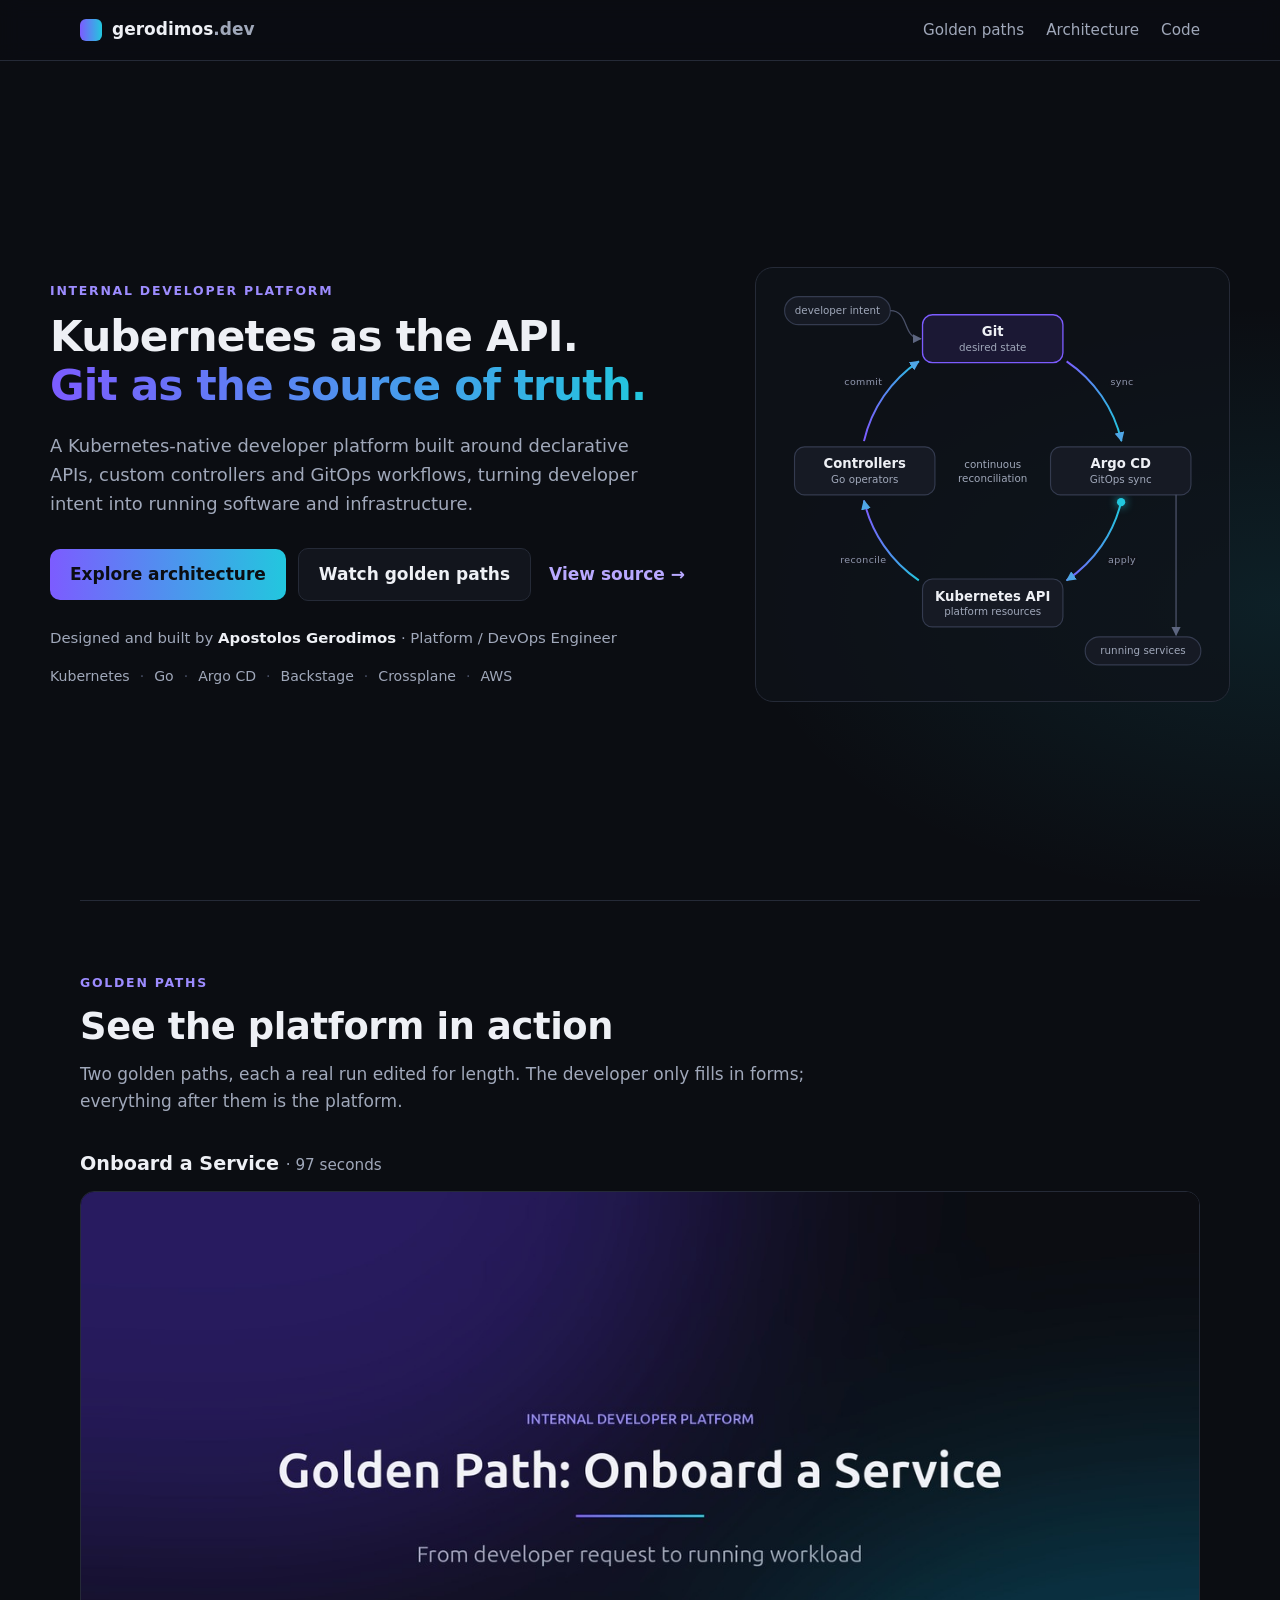
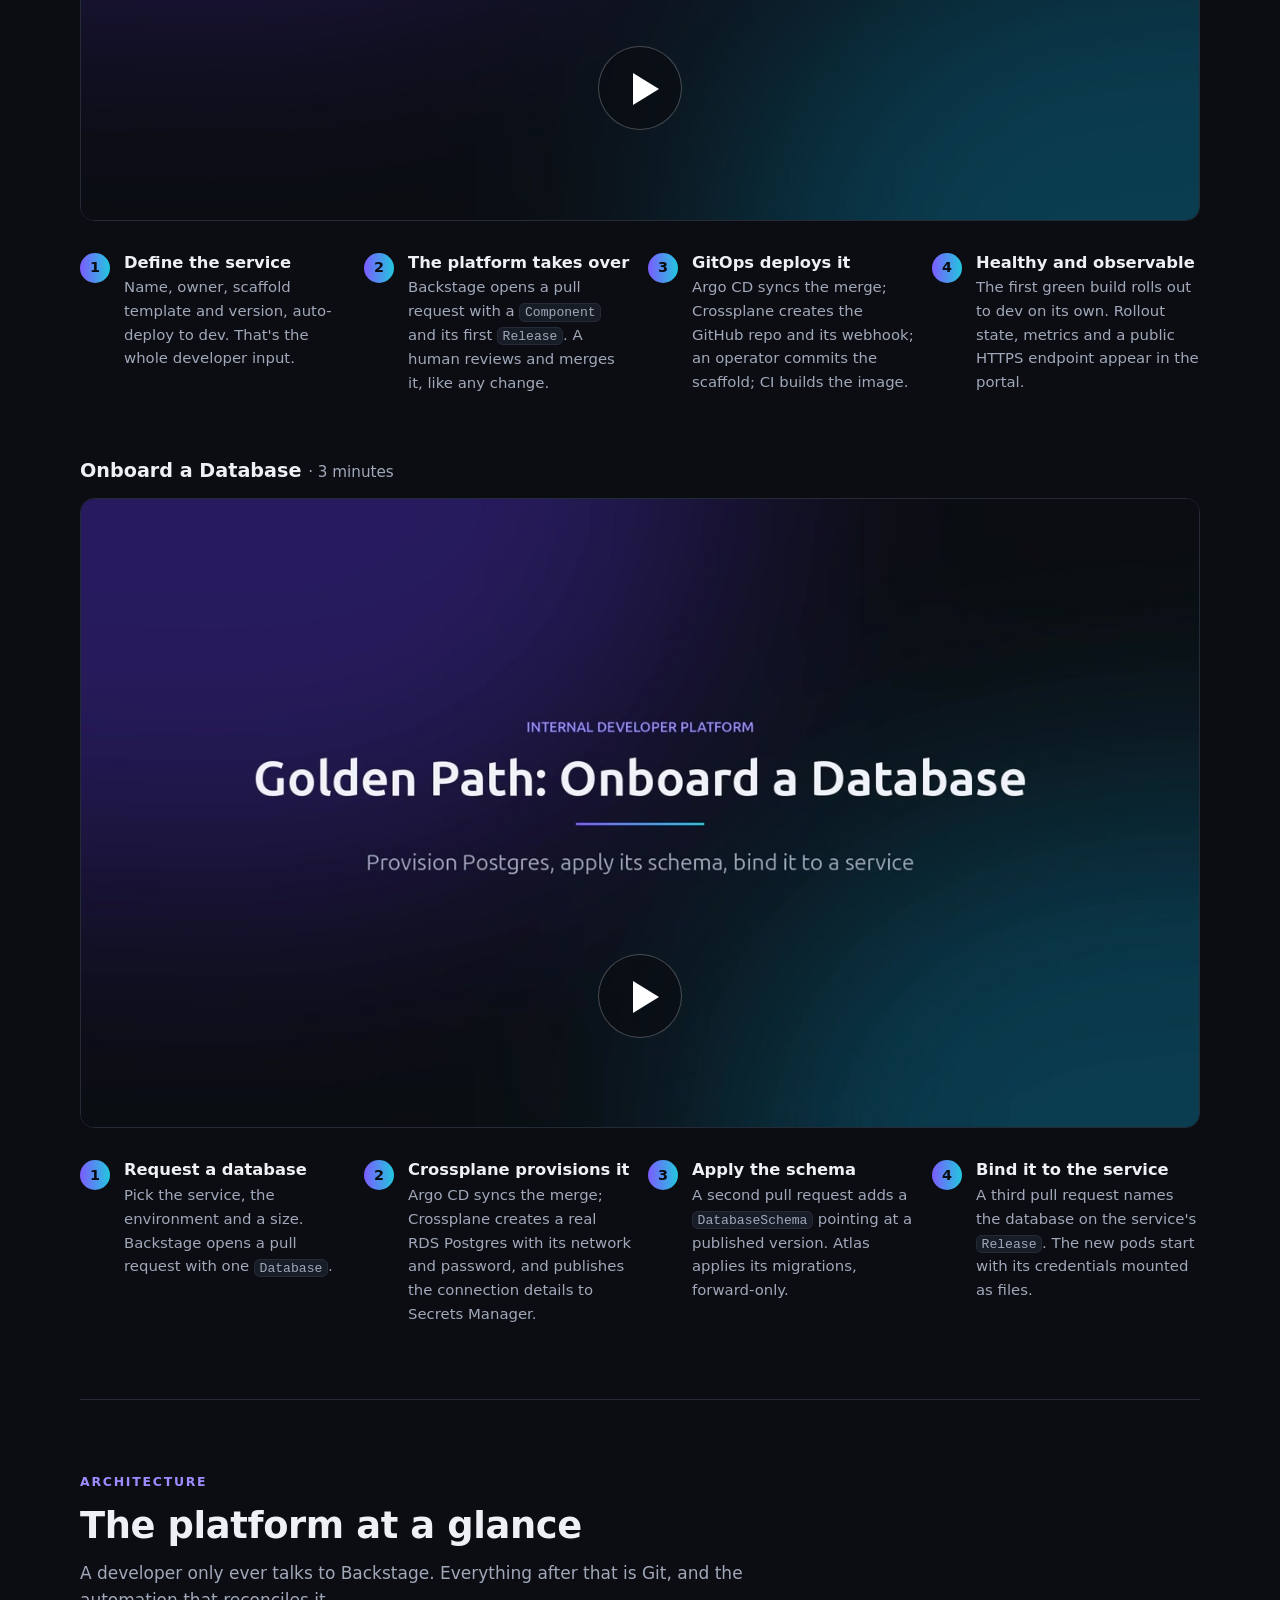
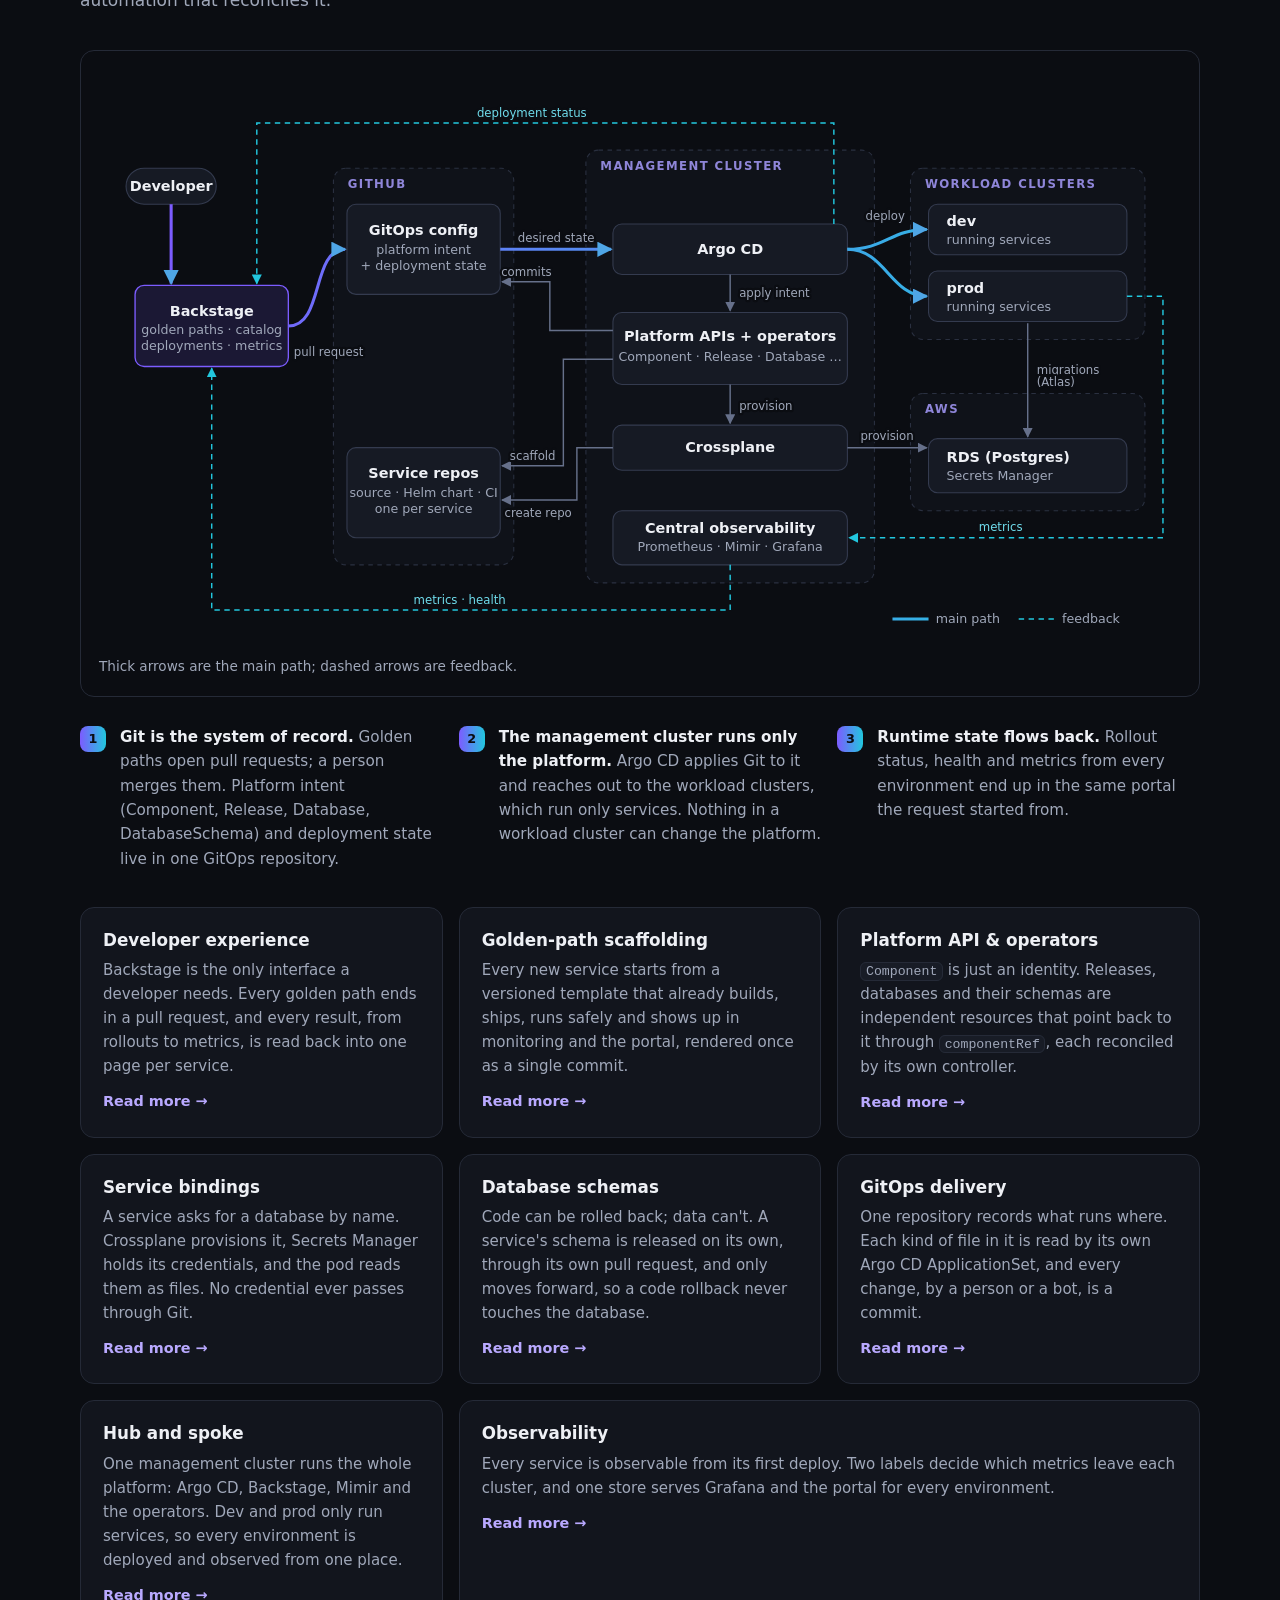
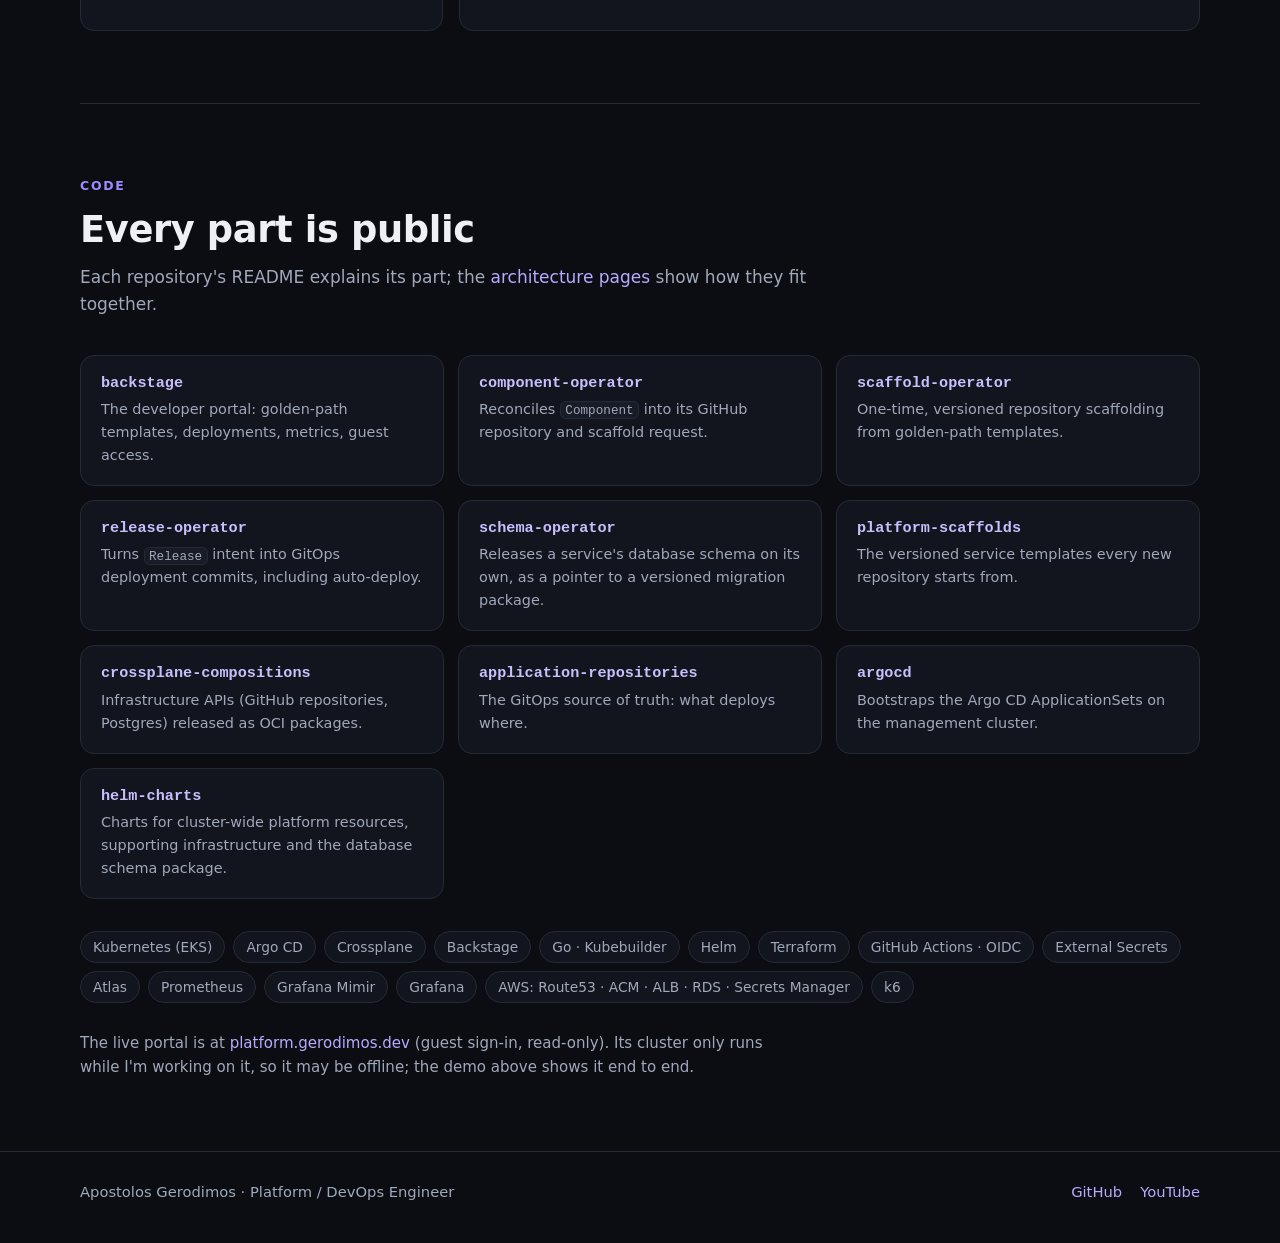
==== index.html @ 8987b053 "Add the Onboard a Database demo video Co-Authored-By: Claude Opus 5.5 <noreply@anthropic.com>" ====
<!doctype html>
<html lang="en">
<head>
  <meta charset="utf-8">
  <meta name="viewport" content="width=device-width, initial-scale=1">
  <title>Apostolos Gerodimos · Platform Engineering</title>
  <meta name="description" content="A Kubernetes-native Internal Developer Platform: declarative APIs, custom controllers and GitOps, turning developer intent into running software and infrastructure.">
  <meta property="og:title" content="Apostolos Gerodimos · Platform Engineering">
  <meta property="og:description" content="Kubernetes as the API. Git as the source of truth. A Kubernetes-native Internal Developer Platform built around custom controllers and GitOps.">
  <meta property="og:image" content="https://gerodimos.dev/assets/onboard-a-service.jpg">
  <meta property="og:url" content="https://gerodimos.dev/">
  <meta name="twitter:card" content="summary_large_image">
  <link rel="icon" href="assets/favicon.svg" type="image/svg+xml">
  <link rel="stylesheet" href="styles.css">
</head>
<body>
  <header class="site-header">
    <div class="wrap header-inner">
      <a class="brand" href="#top" aria-label="Home">
        <span class="brand-mark" aria-hidden="true"></span>
        <span>gerodimos<span class="muted">.dev</span></span>
      </a>
      <nav aria-label="Sections">
        <a href="#demo">Golden paths</a>
        <a href="#architecture">Architecture</a>
        <a href="#code">Code</a>
      </nav>
    </div>
  </header>

  <main id="top">
    <!-- Hero -->
    <section class="hero"><div class="wrap hero-grid">
  <div class="hero-copy">
    <p class="eyebrow">Internal Developer Platform</p>
    <h1>Kubernetes as the API.<br><span class="grad">Git as the source of&nbsp;truth.</span></h1>
    <p class="lede">A Kubernetes-native developer platform built around declarative APIs, custom controllers and
      GitOps workflows, turning developer intent into running software and infrastructure.</p>
    <div class="cta">
      <a class="btn primary" href="#architecture">Explore architecture</a>
      <a class="btn" href="#demo">Watch golden paths</a>
      <a class="link-cta" href="https://github.com/entr0pian">View source →</a>
    </div>
    <p class="byline">Designed and built by <strong>Apostolos Gerodimos</strong> · Platform / DevOps Engineer</p>
    <ul class="tech-row" aria-label="Built with"><li>Kubernetes</li><li>Go</li><li>Argo CD</li><li>Backstage</li><li>Crossplane</li><li>AWS</li></ul>
  </div>
  <figure class="visual hero-visual"><svg viewBox="0 0 520 470" role="img" aria-labelledby="a-t"><title id="a-t">The reconciliation loop: developer intent enters Git; Argo CD syncs it into the Kubernetes platform API; controllers reconcile it and commit desired state back to Git; Argo CD delivers the running services.</title><defs><linearGradient id="v-grad" x1="0" y1="0" x2="1" y2="0"><stop offset="0" stop-color="#7c5cff"/><stop offset="1" stop-color="#22c7de"/></linearGradient><marker id="v-arrow" viewBox="0 0 10 10" refX="9" refY="5" markerWidth="7" markerHeight="7" orient="auto-start-reverse"><path d="M0,0 L10,5 L0,10 z" fill="#5d6680"/></marker><marker id="v-arrow-hi" viewBox="0 0 10 10" refX="9" refY="5" markerWidth="5" markerHeight="5" orient="auto-start-reverse"><path d="M0,0 L10,5 L0,10 z" fill="#4fa6e6"/></marker></defs><path class="v-edge-hi" d="M349.5,86.4 A160,160 0 0 1 415.9,183.0" marker-end="url(#v-arrow-hi)"/><text class="v-label" x="416.6" y="115.4" text-anchor="middle">sync</text><path class="v-edge-hi" d="M415.9,255.0 A160,160 0 0 1 349.5,351.6" marker-end="url(#v-arrow-hi)"/><text class="v-label" x="416.6" y="330.6" text-anchor="middle">apply</text><path class="v-edge-hi" d="M170.5,351.6 A160,160 0 0 1 104.1,255.0" marker-end="url(#v-arrow-hi)"/><text class="v-label" x="103.4" y="330.6" text-anchor="middle">reconcile</text><path class="v-edge-hi" d="M104.1,183.0 A160,160 0 0 1 170.5,86.4" marker-end="url(#v-arrow-hi)"/><text class="v-label" x="103.4" y="115.4" text-anchor="middle">commit</text><circle r="5" class="v-pulse"><animateMotion dur="7s" repeatCount="indefinite" path="M260,59 A160,160 0 0 1 420,219 A160,160 0 0 1 260,379 A160,160 0 0 1 100,219 A160,160 0 0 1 260,59"/></circle><rect class="v-node-hi" x="175" y="30" width="170" height="58" rx="12"/><text class="v-t" x="260.0" y="56.0" text-anchor="middle">Git</text><text class="v-s" x="260.0" y="74.0" text-anchor="middle">desired state</text><rect class="v-node" x="330" y="190" width="170" height="58" rx="12"/><text class="v-t" x="415.0" y="216.0" text-anchor="middle">Argo CD</text><text class="v-s" x="415.0" y="234.0" text-anchor="middle">GitOps sync</text><rect class="v-node" x="175" y="350" width="170" height="58" rx="12"/><text class="v-t" x="260.0" y="376.0" text-anchor="middle">Kubernetes API</text><text class="v-s" x="260.0" y="394.0" text-anchor="middle">platform resources</text><rect class="v-node" x="20" y="190" width="170" height="58" rx="12"/><text class="v-t" x="105.0" y="216.0" text-anchor="middle">Controllers</text><text class="v-s" x="105.0" y="234.0" text-anchor="middle">Go operators</text><text class="v-s" x="260" y="215" text-anchor="middle">continuous</text><text class="v-s" x="260" y="233" text-anchor="middle">reconciliation</text><rect class="v-node" x="8" y="8" width="128" height="34" rx="17"/><text class="v-s" x="72" y="29" text-anchor="middle">developer intent</text><path class="v-edge" d="M136,25 C160,25 150,59 173,59" marker-end="url(#v-arrow)"/><path class="v-edge" d="M482,248 V418" marker-end="url(#v-arrow)"/><rect class="v-node" x="372" y="420" width="140" height="34" rx="17"/><text class="v-s" x="442" y="441" text-anchor="middle">running services</text></svg></figure>
</div></section>

    <!-- Demo -->
    <section id="demo" class="section wrap">
      <div class="section-head">
        <p class="eyebrow">Golden paths</p>
        <h2>See the platform in action</h2>
        <p>Two golden paths, each a real run edited for length. The developer only fills in forms; everything after them is the platform.</p>
      </div>

      <h3 class="path-title" id="demo-service">Onboard a Service <span class="muted">· 97 seconds</span></h3>
      <div class="video" data-video-id="oI3ZWVAUfhw">
        <a class="video-facade" href="https://youtu.be/oI3ZWVAUfhw" aria-label="Play the Onboard a Service demo">
          <img src="assets/onboard-a-service.jpg" alt="Golden Path: Onboard a Service — from developer request to running workload" width="1280" height="720" loading="lazy">
          <span class="play" aria-hidden="true"></span>
        </a>
      </div>

      <ol class="steps">
        <li><span class="n">1</span><div><h4>Define the service</h4><p>Name, owner, scaffold template and version, auto-deploy to dev. That's the whole developer input.</p></div></li>
        <li><span class="n">2</span><div><h4>The platform takes over</h4><p>Backstage opens a pull request with a <code>Component</code> and its first <code>Release</code>. A human reviews and merges it, like any change.</p></div></li>
        <li><span class="n">3</span><div><h4>GitOps deploys it</h4><p>Argo CD syncs the merge; Crossplane creates the GitHub repo and its webhook; an operator commits the scaffold; CI builds the image.</p></div></li>
        <li><span class="n">4</span><div><h4>Healthy and observable</h4><p>The first green build rolls out to dev on its own. Rollout state, metrics and a public HTTPS endpoint appear in the portal.</p></div></li>
      </ol>

      <h3 class="path-title" id="demo-database">Onboard a Database <span class="muted">· 3 minutes</span></h3>
      <div class="video" data-video-id="qae-XF0U0n8">
        <a class="video-facade" href="https://youtu.be/qae-XF0U0n8" aria-label="Play the Onboard a Database demo">
          <img src="assets/onboard-a-database.jpg" alt="Golden Path: Onboard a Database — provision Postgres, apply its schema, bind it to a service" width="1280" height="720" loading="lazy">
          <span class="play" aria-hidden="true"></span>
        </a>
      </div>

      <ol class="steps">
        <li><span class="n">1</span><div><h4>Request a database</h4><p>Pick the service, the environment and a size. Backstage opens a pull request with one <code>Database</code>.</p></div></li>
        <li><span class="n">2</span><div><h4>Crossplane provisions it</h4><p>Argo CD syncs the merge; Crossplane creates a real RDS Postgres with its network and password, and publishes the connection details to Secrets Manager.</p></div></li>
        <li><span class="n">3</span><div><h4>Apply the schema</h4><p>A second pull request adds a <code>DatabaseSchema</code> pointing at a published version. Atlas applies its migrations, forward-only.</p></div></li>
        <li><span class="n">4</span><div><h4>Bind it to the service</h4><p>A third pull request names the database on the service's <code>Release</code>. The new pods start with its credentials mounted as files.</p></div></li>
      </ol>
    </section>

    <!-- Architecture -->
    <section id="architecture" class="section wrap">
      <div class="section-head">
        <p class="eyebrow">Architecture</p>
        <h2>The platform at a glance</h2>
        <p>A developer only ever talks to Backstage. Everything after that is Git, and the automation that reconciles it.</p>
      </div>

      <figure class="diagram">
        <div class="diagram-scroll">
          <img src="assets/architecture.svg?v=2026-10-08" width="1200" height="640" loading="lazy"
               alt="Architecture: Developer to Backstage, which opens a pull request on the GitOps config in GitHub. Argo CD on the management cluster applies it: platform intent to the platform APIs and operators, applications to the dev and prod workload clusters. Operators commit deployment state back to Git and scaffold service repositories; Crossplane creates the repositories and provisions RDS and Secrets Manager on AWS. Metrics and deployment status flow back to Backstage.">
        </div>
        <figcaption><span class="scroll-hint">Scroll sideways to see all of it. </span>Thick arrows are the main path; dashed arrows are feedback.</figcaption>
      </figure>

      <ol class="read">
        <li><strong>Git is the system of record.</strong> Golden paths open pull requests; a person merges them. Platform intent (Component, Release, Database, DatabaseSchema) and deployment state live in one GitOps repository.</li>
        <li><strong>The management cluster runs only the platform.</strong> Argo CD applies Git to it and reaches out to the workload clusters, which run only services. Nothing in a workload cluster can change the platform.</li>
        <li><strong>Runtime state flows back.</strong> Rollout status, health and metrics from every environment end up in the same portal the request started from.</li>
      </ol>

      <div class="areas">
        <a class="card" href="architecture/developer-experience/">
          <h3>Developer experience</h3>
          <p>Backstage is the only interface a developer needs. Every golden path ends in a pull request, and every result, from rollouts to metrics, is read back into one page per service.</p>
          <span class="read-more">Read more →</span>
        </a>
        <a class="card" href="architecture/scaffolding/">
          <h3>Golden-path scaffolding</h3>
          <p>Every new service starts from a versioned template that already builds, ships, runs safely and shows up in monitoring and the portal, rendered once as a single commit.</p>
          <span class="read-more">Read more →</span>
        </a>
        <a class="card" href="architecture/platform-api/">
          <h3>Platform API &amp; operators</h3>
          <p><code>Component</code> is just an identity. Releases, databases and their schemas are independent resources that point back to it through <code>componentRef</code>, each reconciled by its own controller.</p>
          <span class="read-more">Read more →</span>
        </a>
        <a class="card" href="architecture/service-bindings/">
          <h3>Service bindings</h3>
          <p>A service asks for a database by name. Crossplane provisions it, Secrets Manager holds its credentials, and the pod reads them as files. No credential ever passes through Git.</p>
          <span class="read-more">Read more →</span>
        </a>
        <a class="card" href="architecture/database-schemas/">
          <h3>Database schemas</h3>
          <p>Code can be rolled back; data can't. A service's schema is released on its own, through its own pull request, and only moves forward, so a code rollback never touches the database.</p>
          <span class="read-more">Read more →</span>
        </a>
        <a class="card" href="architecture/gitops-delivery/">
          <h3>GitOps delivery</h3>
          <p>One repository records what runs where. Each kind of file in it is read by its own Argo CD ApplicationSet, and every change, by a person or a bot, is a commit.</p>
          <span class="read-more">Read more →</span>
        </a>
        <a class="card" href="architecture/hub-and-spoke/">
          <h3>Hub and spoke</h3>
          <p>One management cluster runs the whole platform: Argo CD, Backstage, Mimir and the operators. Dev and prod only run services, so every environment is deployed and observed from one place.</p>
          <span class="read-more">Read more →</span>
        </a>
        <a class="card" href="architecture/observability/">
          <h3>Observability</h3>
          <p>Every service is observable from its first deploy. Two labels decide which metrics leave each cluster, and one store serves Grafana and the portal for every environment.</p>
          <span class="read-more">Read more →</span>
        </a>
      </div>
    </section>


    <!-- Code -->
    <section id="code" class="section wrap">
      <div class="section-head">
        <p class="eyebrow">Code</p>
        <h2>Every part is public</h2>
        <p>Each repository's README explains its part; the <a href="#architecture">architecture pages</a> show how they fit together.</p>
      </div>
      <div class="repos">
        <a class="repo" href="https://github.com/entr0pian/backstage"><h3>backstage</h3><p>The developer portal: golden-path templates, deployments, metrics, guest access.</p></a>
        <a class="repo" href="https://github.com/entr0pian/component-operator"><h3>component-operator</h3><p>Reconciles <code>Component</code> into its GitHub repository and scaffold request.</p></a>
        <a class="repo" href="https://github.com/entr0pian/scaffold-operator"><h3>scaffold-operator</h3><p>One-time, versioned repository scaffolding from golden-path templates.</p></a>
        <a class="repo" href="https://github.com/entr0pian/release-operator"><h3>release-operator</h3><p>Turns <code>Release</code> intent into GitOps deployment commits, including auto-deploy.</p></a>
        <a class="repo" href="https://github.com/entr0pian/schema-operator"><h3>schema-operator</h3><p>Releases a service's database schema on its own, as a pointer to a versioned migration package.</p></a>
        <a class="repo" href="https://github.com/entr0pian/platform-scaffolds"><h3>platform-scaffolds</h3><p>The versioned service templates every new repository starts from.</p></a>
        <a class="repo" href="https://github.com/entr0pian/crossplane-compositions"><h3>crossplane-compositions</h3><p>Infrastructure APIs (GitHub repositories, Postgres) released as OCI packages.</p></a>
        <a class="repo" href="https://github.com/entr0pian/application-repositories"><h3>application-repositories</h3><p>The GitOps source of truth: what deploys where.</p></a>
        <a class="repo" href="https://github.com/entr0pian/argocd"><h3>argocd</h3><p>Bootstraps the Argo CD ApplicationSets on the management cluster.</p></a>
        <a class="repo" href="https://github.com/entr0pian/helm-charts"><h3>helm-charts</h3><p>Charts for cluster-wide platform resources, supporting infrastructure and the database schema package.</p></a>
      </div>
      <ul class="stack" aria-label="Technology">
        <li>Kubernetes (EKS)</li><li>Argo CD</li><li>Crossplane</li><li>Backstage</li><li>Go · Kubebuilder</li>
        <li>Helm</li><li>Terraform</li><li>GitHub Actions · OIDC</li><li>External Secrets</li><li>Atlas</li><li>Prometheus</li>
        <li>Grafana Mimir</li><li>Grafana</li><li>AWS: Route53 · ACM · ALB · RDS · Secrets Manager</li><li>k6</li>
      </ul>
      <p class="note">
        The live portal is at <a href="https://platform.gerodimos.dev">platform.gerodimos.dev</a> (guest sign-in, read-only).
        Its cluster only runs while I'm working on it, so it may be offline; the demo above shows it end to end.
      </p>
    </section>
  </main>

  <footer class="site-footer">
    <div class="wrap footer-inner">
      <p>Apostolos Gerodimos · Platform / DevOps Engineer</p>
      <nav aria-label="Elsewhere">
        <a href="https://github.com/entr0pian">GitHub</a>
        <a href="https://www.youtube.com/@tolisgerodimos7368">YouTube</a>
        <!-- TODO: LinkedIn, e-mail and CV links once decided -->
      </nav>
    </div>
  </footer>

  <script src="main.js" defer></script>
</body>
</html>
---- styles.css ----
:root {
  --bg: #0b0d12;
  --surface: #12151d;
  --surface-2: #181c26;
  --border: #252a37;
  --text: #eef0f5;
  --muted: #a0a8ba;
  --accent-a: #7c5cff;
  --accent-b: #22c7de;
  --grad: linear-gradient(90deg, var(--accent-a), var(--accent-b));
  --radius: 14px;
  --font: "Ubuntu Sans", "Inter", system-ui, -apple-system, "Segoe UI", Roboto, sans-serif;
  --mono: ui-monospace, "SFMono-Regular", Menlo, Consolas, monospace;
  color-scheme: dark;
}

* { box-sizing: border-box; }
html { scroll-behavior: smooth; }
body {
  margin: 0;
  background:
    radial-gradient(1200px 600px at 10% -10%, rgba(124, 92, 255, 0.18), transparent 60%),
    radial-gradient(900px 500px at 100% 10%, rgba(34, 199, 222, 0.10), transparent 60%),
    var(--bg);
  color: var(--text);
  font-family: var(--font);
  font-size: 17px;
  line-height: 1.6;
  -webkit-font-smoothing: antialiased;
}
a { color: #b9a9ff; text-decoration: none; }
a:hover { text-decoration: underline; }
code {
  font-family: var(--mono);
  font-size: 0.88em;
  background: var(--surface-2);
  border: 1px solid var(--border);
  border-radius: 6px;
  padding: 0.05em 0.35em;
}
h1, h2, h3, h4 { line-height: 1.2; margin: 0; }
p { margin: 0; }

.wrap { width: min(1120px, 100% - 32px); margin-inline: auto; }
.muted { color: var(--muted); }
.grad { background: var(--grad); -webkit-background-clip: text; background-clip: text; color: transparent; }
.eyebrow {
  font-size: 0.78rem; font-weight: 600; letter-spacing: 0.14em; text-transform: uppercase;
  color: #9d8cff; margin-bottom: 12px;
}

/* Header */
.site-header {
  position: sticky; top: 0; z-index: 10;
  background: rgba(11, 13, 18, 0.78);
  backdrop-filter: blur(10px);
  border-bottom: 1px solid var(--border);
}
.header-inner { display: flex; align-items: center; justify-content: space-between; height: 60px; gap: 16px; }
.brand { display: flex; align-items: center; gap: 10px; color: var(--text); font-weight: 700; }
.brand:hover { text-decoration: none; }
.brand-mark { width: 22px; height: 22px; border-radius: 6px; background: var(--grad); }
.site-header nav { display: flex; gap: 22px; }
.site-header nav a { color: var(--muted); font-size: 0.95rem; }
.site-header nav a:hover { color: var(--text); text-decoration: none; }

/* Hero */
.hero { min-height: calc(100vh - 61px); display: flex; align-items: center; padding: 56px 0 48px; }
.hero > .wrap { width: min(1180px, 100% - 32px); }
.hero-grid { display: grid; grid-template-columns: 1.16fr 0.84fr; gap: 48px; align-items: center; }
.hero-copy h1 { font-size: clamp(2rem, 3.3vw, 2.75rem); font-weight: 750; letter-spacing: -0.02em; line-height: 1.15; }
.hero-copy .lede { margin-top: 22px; max-width: 54ch; }
.hero-copy .cta { margin-top: 30px; align-items: center; }
.link-cta { color: #b9a9ff; font-weight: 600; padding: 12px 6px; }
.byline { margin-top: 26px; color: var(--muted); font-size: 0.93rem; }
.byline strong { color: var(--text); font-weight: 600; }
.tech-row { list-style: none; padding: 0; margin: 14px 0 0; display: flex; flex-wrap: wrap; gap: 6px 0; color: var(--muted); font-size: 0.88rem; }
.tech-row li { white-space: nowrap; }
.tech-row li:not(:last-child)::after { content: "·"; margin: 0 10px; color: #4a5168; }
.site-header nav a { white-space: nowrap; }
.visual { background: rgba(15, 18, 25, 0.72); border: 1px solid var(--border); border-radius: 18px; padding: 22px; }
.visual svg { display: block; width: 100%; height: auto; }
.v-node { fill: #161a24; stroke: #343b4f; stroke-width: 1.4; }
.v-node-hi { fill: #1b1834; stroke: #7c5cff; stroke-width: 1.6; }
.v-t { fill: #eef0f5; font: 600 16px var(--font); }
.v-s { fill: #a0a8ba; font: 400 12.5px var(--font); }
.v-edge { fill: none; stroke: #4a5168; stroke-width: 1.6; }
.v-edge-hi { fill: none; stroke: url(#v-grad); stroke-width: 2.4; }
.v-label { fill: #8f97ad; font: 500 11.5px var(--font); letter-spacing: 0.04em; paint-order: stroke; stroke: #0f1219; stroke-width: 5px; stroke-linejoin: round; }
.v-pulse { fill: #22c7de; filter: drop-shadow(0 0 6px rgba(34, 199, 222, 0.9)); }
.lede { color: var(--muted); font-size: 1.12rem; }
.cta { display: flex; flex-wrap: wrap; gap: 12px; }
.btn {
  display: inline-block; padding: 12px 20px; border-radius: 10px;
  border: 1px solid var(--border); background: var(--surface); color: var(--text); font-weight: 600;
}
.btn:hover { text-decoration: none; border-color: #3a4152; }
.btn.primary { background: var(--grad); border: 0; color: #0b0d12; }
.hero-visual { margin: 0; }
@media (max-width: 980px) {
  .hero { min-height: 0; }
  .hero-grid { grid-template-columns: 1fr; gap: 40px; }
  .hero-visual { max-width: 560px; width: 100%; margin-inline: auto; }
}
@media (max-width: 760px) { .hero { padding: 40px 0; } }

/* Sections */
.section { padding: 72px 0; border-top: 1px solid var(--border); }
.section-head { max-width: 68ch; margin-bottom: 36px; }
.section-head h2 { font-size: clamp(1.6rem, 3vw, 2.3rem); letter-spacing: -0.01em; }
.section-head p:not(.eyebrow) { color: var(--muted); margin-top: 12px; }

/* Video */
.path-title { font-size: 1.2rem; margin: 64px 0 16px; scroll-margin-top: 88px; }
.path-title:first-of-type { margin-top: 0; }
.path-title .muted { font-weight: 500; font-size: 0.95rem; }
.video { position: relative; aspect-ratio: 16 / 9; border-radius: var(--radius); overflow: hidden; border: 1px solid var(--border); background: #000; }
.video iframe, .video-facade, .video-facade img { position: absolute; inset: 0; width: 100%; height: 100%; border: 0; }
.video-facade img { object-fit: cover; }
.play {
  position: absolute; left: 50%; top: 79%; width: 84px; height: 84px; translate: -50% -50%;
  border-radius: 50%; background: rgba(11, 13, 18, 0.72); border: 1px solid rgba(255, 255, 255, 0.25);
  transition: transform 0.15s ease;
}
.play::after {
  content: ""; position: absolute; left: 34px; top: 26px;
  border-style: solid; border-width: 16px 0 16px 26px; border-color: transparent transparent transparent #fff;
}
.video-facade:hover .play { transform: scale(1.06); }

.steps { list-style: none; padding: 0; margin: 32px 0 0; display: grid; grid-template-columns: repeat(4, 1fr); gap: 16px; }
.steps li { display: flex; gap: 14px; }
.steps .n {
  flex: none; width: 30px; height: 30px; border-radius: 50%; display: grid; place-items: center;
  background: var(--grad); color: #0b0d12; font-weight: 700; font-size: 0.9rem;
}
.steps h4 { font-size: 1.02rem; margin-bottom: 4px; }
.steps p { color: var(--muted); font-size: 0.93rem; }

/* Decisions */
.grid { display: grid; grid-template-columns: repeat(3, 1fr); gap: 16px; }
.card { background: var(--surface); border: 1px solid var(--border); border-radius: var(--radius); padding: 22px; }
.card h3 { font-size: 1.05rem; margin-bottom: 8px; }
.card p { color: var(--muted); font-size: 0.94rem; }
.stack { list-style: none; padding: 0; margin: 32px 0 0; display: flex; flex-wrap: wrap; gap: 8px; }
.stack li { font-size: 0.86rem; color: var(--muted); background: var(--surface); border: 1px solid var(--border); border-radius: 999px; padding: 4px 12px; }

/* Repos */
.repos { display: grid; grid-template-columns: repeat(3, 1fr); gap: 14px; }
.repo { display: block; background: var(--surface); border: 1px solid var(--border); border-radius: var(--radius); padding: 18px 20px; color: var(--text); }
.repo:hover { text-decoration: none; border-color: #3a4152; background: var(--surface-2); }
.repo h3 { font-family: var(--mono); font-size: 0.95rem; margin-bottom: 6px; color: #c9bfff; }
.repo p { color: var(--muted); font-size: 0.9rem; }
.note { color: var(--muted); font-size: 0.94rem; margin-top: 28px; max-width: 75ch; }

/* Footer */
.site-footer { border-top: 1px solid var(--border); padding: 28px 0 40px; color: var(--muted); font-size: 0.92rem; }
.footer-inner { display: flex; justify-content: space-between; gap: 16px; flex-wrap: wrap; }
.site-footer nav { display: flex; gap: 18px; }

/* Responsive */
@media (max-width: 920px) {
  .steps { grid-template-columns: repeat(2, 1fr); }
  .grid, .repos { grid-template-columns: repeat(2, 1fr); }
}
@media (max-width: 600px) {
  body { font-size: 16px; }
  .site-header nav { gap: 10px; }
  .site-header nav a { font-size: 0.8rem; }
  .brand { font-size: 0.95rem; }
  .steps, .grid, .repos { grid-template-columns: 1fr; }
  .section { padding: 56px 0; }
}
@media (prefers-reduced-motion: reduce) {
  html { scroll-behavior: auto; }
  .play { transition: none; }
}

/* Architecture */
.diagram { margin: 0; background: #0b0d12; border: 1px solid var(--border); border-radius: var(--radius); padding: 18px; }
.diagram-scroll { overflow-x: auto; -webkit-overflow-scrolling: touch; }
.diagram img { display: block; width: 100%; min-width: 760px; height: auto; }
.diagram figcaption { color: var(--muted); font-size: 0.85rem; margin-top: 10px; }
.read { list-style: none; padding: 0; margin: 28px 0 36px; display: grid; grid-template-columns: repeat(3, 1fr); gap: 16px; counter-reset: read; }
.read li { position: relative; padding-left: 40px; color: var(--muted); font-size: 0.95rem; counter-increment: read; }
.read li::before {
  content: counter(read); position: absolute; left: 0; top: 1px; width: 26px; height: 26px; border-radius: 8px;
  display: grid; place-items: center; font-size: 0.8rem; font-weight: 700; background: var(--grad); color: #0b0d12;
}
.read strong { color: var(--text); }
.areas { display: grid; grid-template-columns: repeat(3, 1fr); gap: 16px; }
.card-link { color: var(--text); border-color: #3b3270; background: linear-gradient(135deg, rgba(124, 92, 255, 0.14), rgba(34, 199, 222, 0.06)), var(--surface); }
.card-link:hover { text-decoration: none; border-color: #5a4bb0; }
@media (max-width: 920px) {
  .read, .areas { grid-template-columns: repeat(2, 1fr); }
  .areas > .card:last-child:nth-child(odd) { grid-column: 1 / -1; }
}
@media (max-width: 600px) {
  .read, .areas { grid-template-columns: 1fr; }
  .diagram { padding: 10px; }
}
@media (min-width: 761px) { .diagram figcaption .scroll-hint { display: none; } }

/* Concept pages (architecture/<area>/) */
.concept { padding: 36px 0 72px; }
.crumbs { display: flex; gap: 10px; font-size: 0.9rem; color: var(--muted); }
.concept-head { margin: 28px 0 32px; max-width: 68ch; }
.concept-head h1 { font-size: clamp(2rem, 4vw, 2.8rem); letter-spacing: -0.02em; }
.concept-head .lede { margin-top: 14px; }
.concept-head .watch { margin-top: 14px; font-weight: 600; }
.concept-head .watch a { color: #b9a9ff; }
.facts { list-style: none; padding: 0; margin: 0 0 48px; display: grid; grid-template-columns: repeat(4, 1fr); gap: 14px; }
.facts li { background: var(--surface); border: 1px solid var(--border); border-radius: var(--radius); padding: 16px 18px; }
.facts strong { display: block; font-size: 1.7rem; line-height: 1.1; background: var(--grad); -webkit-background-clip: text; background-clip: text; color: transparent; }
.facts span { color: var(--muted); font-size: 0.88rem; }
.doc-layout { display: grid; grid-template-columns: 190px minmax(0, 1fr); gap: 48px; align-items: start; }
.toc { position: sticky; top: 84px; display: flex; flex-direction: column; gap: 8px; font-size: 0.92rem; }
.toc p { font-size: 0.75rem; font-weight: 600; letter-spacing: 0.12em; text-transform: uppercase; color: var(--muted); }
.toc a { color: var(--muted); border-left: 2px solid var(--border); padding-left: 12px; }
.toc a:hover { color: var(--text); border-color: var(--accent-a); text-decoration: none; }
.doc section { scroll-margin-top: 80px; }
.doc section + section { margin-top: 56px; }
.doc h2 { font-size: 1.55rem; margin-bottom: 18px; }
.flow { list-style: none; padding: 0; margin: 0; counter-reset: flow; display: grid; grid-template-columns: minmax(0, 1fr); gap: 22px; }
.flow li { position: relative; padding-left: 44px; counter-increment: flow; max-width: 74ch; }
.flow li::before {
  content: counter(flow); position: absolute; left: 0; top: 0; width: 28px; height: 28px; border-radius: 8px;
  display: grid; place-items: center; font-size: 0.85rem; font-weight: 700; background: var(--grad); color: #0b0d12;
}
.flow h3 { font-size: 1.08rem; margin-bottom: 6px; }
.flow p { color: var(--muted); }
.doc pre { margin: 12px 0 0; background: #0b0d12; border: 1px solid var(--border); border-radius: 10px; padding: 14px 16px; overflow-x: auto; }
.doc pre code { background: none; border: 0; padding: 0; font-size: 0.86rem; color: #c9d1e3; }
.choices { display: grid; grid-template-columns: repeat(2, 1fr); gap: 16px; }
.choice { background: var(--surface); border: 1px solid var(--border); border-radius: var(--radius); padding: 20px 22px; }
.choice h3 { font-size: 1.04rem; margin-bottom: 8px; }
.choice p { color: var(--muted); font-size: 0.94rem; }
.choice .tradeoff { margin-top: 10px; padding-top: 10px; border-top: 1px dashed var(--border); }
.choice .tradeoff strong { color: #e5c07b; font-weight: 600; }
.choice:last-child:nth-child(odd) { grid-column: 1 / -1; }
.not-yet, .points { margin: 0; padding-left: 20px; color: var(--muted); display: grid; gap: 8px; max-width: 74ch; }
.not-yet strong, .points strong { color: var(--text); }
.points { margin: 24px 0; }
.repos-compact { grid-template-columns: repeat(3, 1fr); }
.pager { display: grid; grid-template-columns: 1fr 1fr; gap: 16px; margin-top: 64px; padding-top: 28px; border-top: 1px solid var(--border); }
.pager a { display: block; background: var(--surface); border: 1px solid var(--border); border-radius: var(--radius); padding: 14px 18px; color: var(--text); font-weight: 600; }
.pager a:hover { text-decoration: none; border-color: #3a4152; }
.pager span { display: block; font-size: 0.8rem; font-weight: 500; color: var(--muted); }
.pager .next { text-align: right; }
.o-group { fill: #10131b; stroke: #2c3244; stroke-width: 1.4; }
.o-dashed { fill: none; stroke-dasharray: 6 6; }
.o-hi { stroke: #4fa6e6; }
.o-dashed-edge { stroke-dasharray: 5 5; }
.diagram svg { display: block; width: 100%; min-width: 760px; height: auto; }
.v-t.mono { font-family: var(--mono); font-size: 14.5px; }
.doc-p { color: var(--muted); max-width: 74ch; margin-bottom: 16px; }
.env-policy { display: grid; grid-template-columns: repeat(2, 1fr); gap: 16px; }
.choice .action { margin-top: 12px; color: var(--text); font-size: 0.9rem; }
.tag-inline { display: inline-block; margin-left: 6px; font-size: 0.72rem; color: var(--muted); border: 1px solid var(--border); border-radius: 999px; padding: 0 8px; vertical-align: 1px; }
.v-s.mono-s { font-family: var(--mono); font-size: 11.5px; }
.plain { margin: 10px 0 0; padding-left: 18px; color: var(--muted); display: grid; gap: 6px; }
.plain strong { color: var(--text); font-weight: 600; }
@media (min-width: 921px) {
  .areas > .card:last-child:nth-child(3n+1) { grid-column: 1 / -1; }
  .areas > .card:last-child:nth-child(3n+2) { grid-column: span 2; }
}
.read-more { display: inline-block; margin-top: 12px; color: #b9a9ff; font-size: 0.9rem; font-weight: 600; }
a.card { display: block; color: var(--text); }
a.card:hover { text-decoration: none; border-color: #3a4152; background: var(--surface-2); }
@media (max-width: 920px) {
  .facts { grid-template-columns: repeat(2, 1fr); }
  .doc-layout { grid-template-columns: minmax(0, 1fr); gap: 0; }
  .toc { display: none; }
  .choices, .repos-compact, .env-policy { grid-template-columns: 1fr; }
}
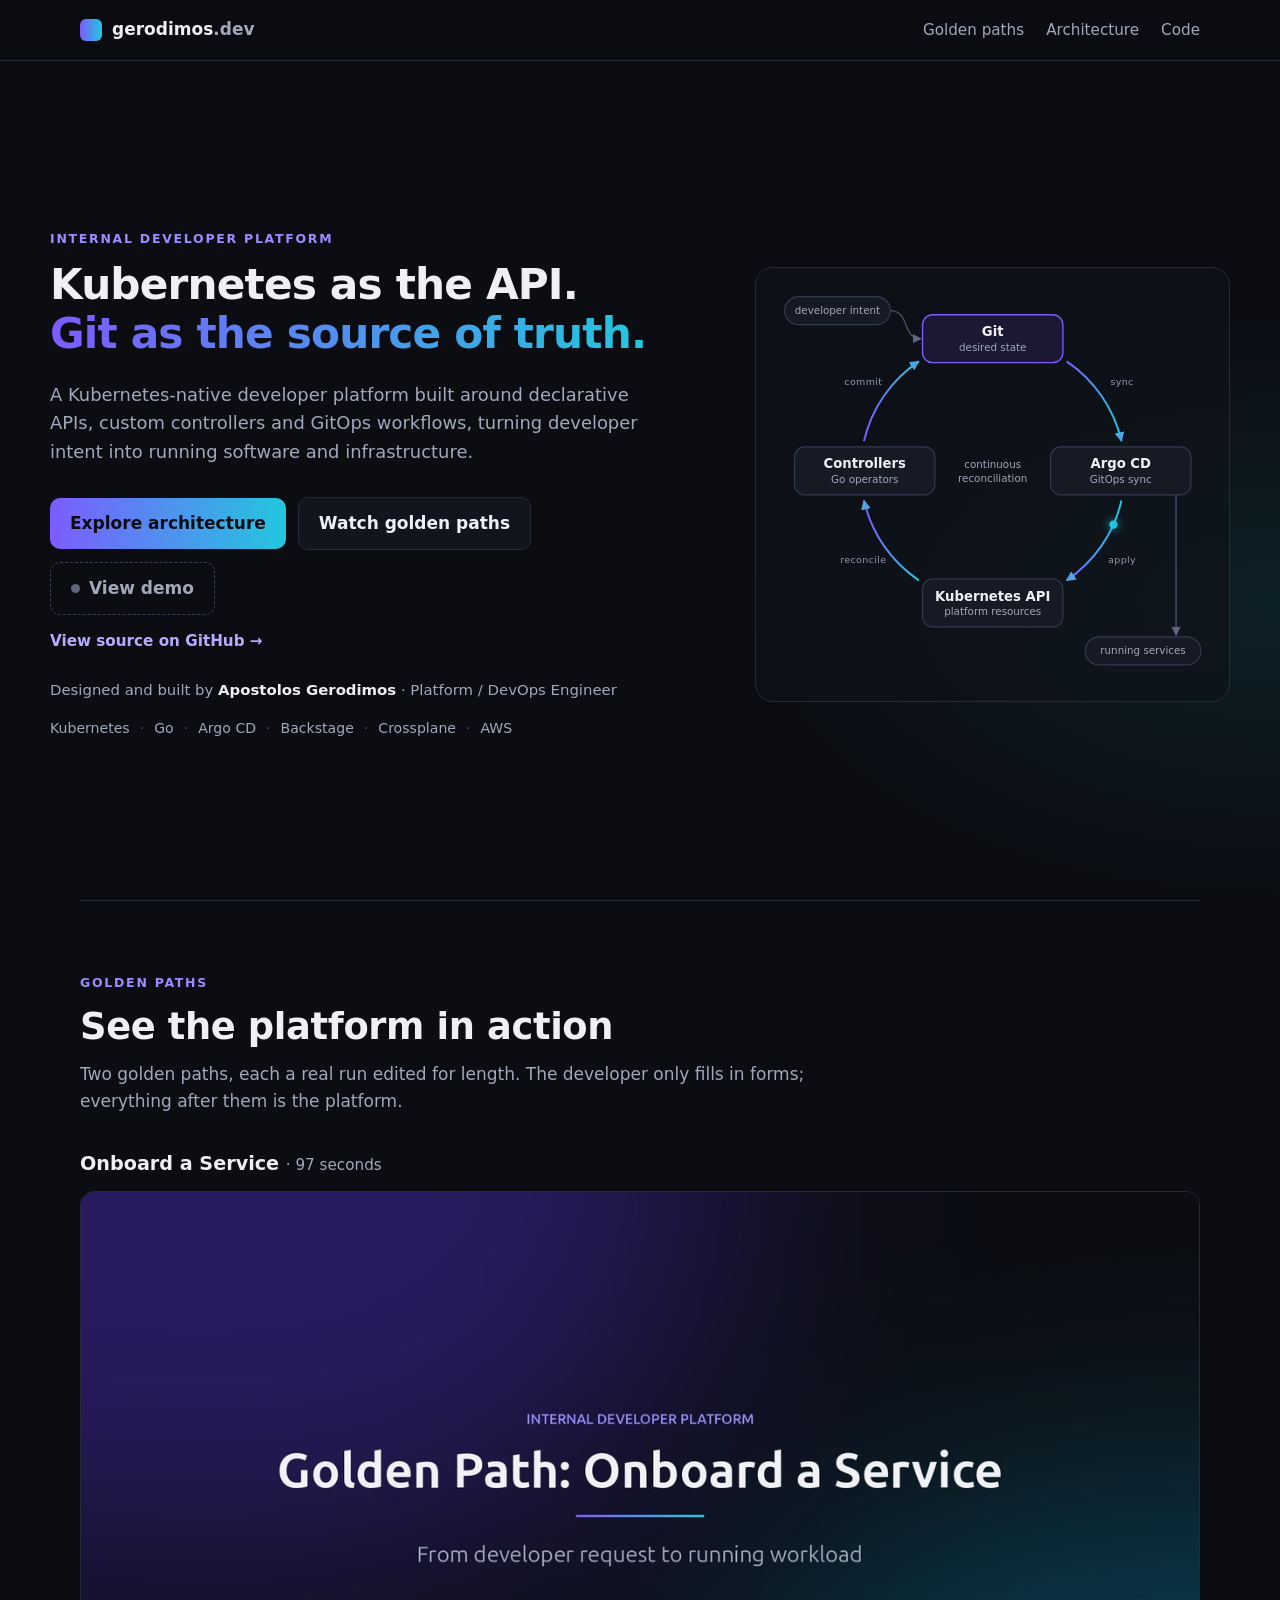
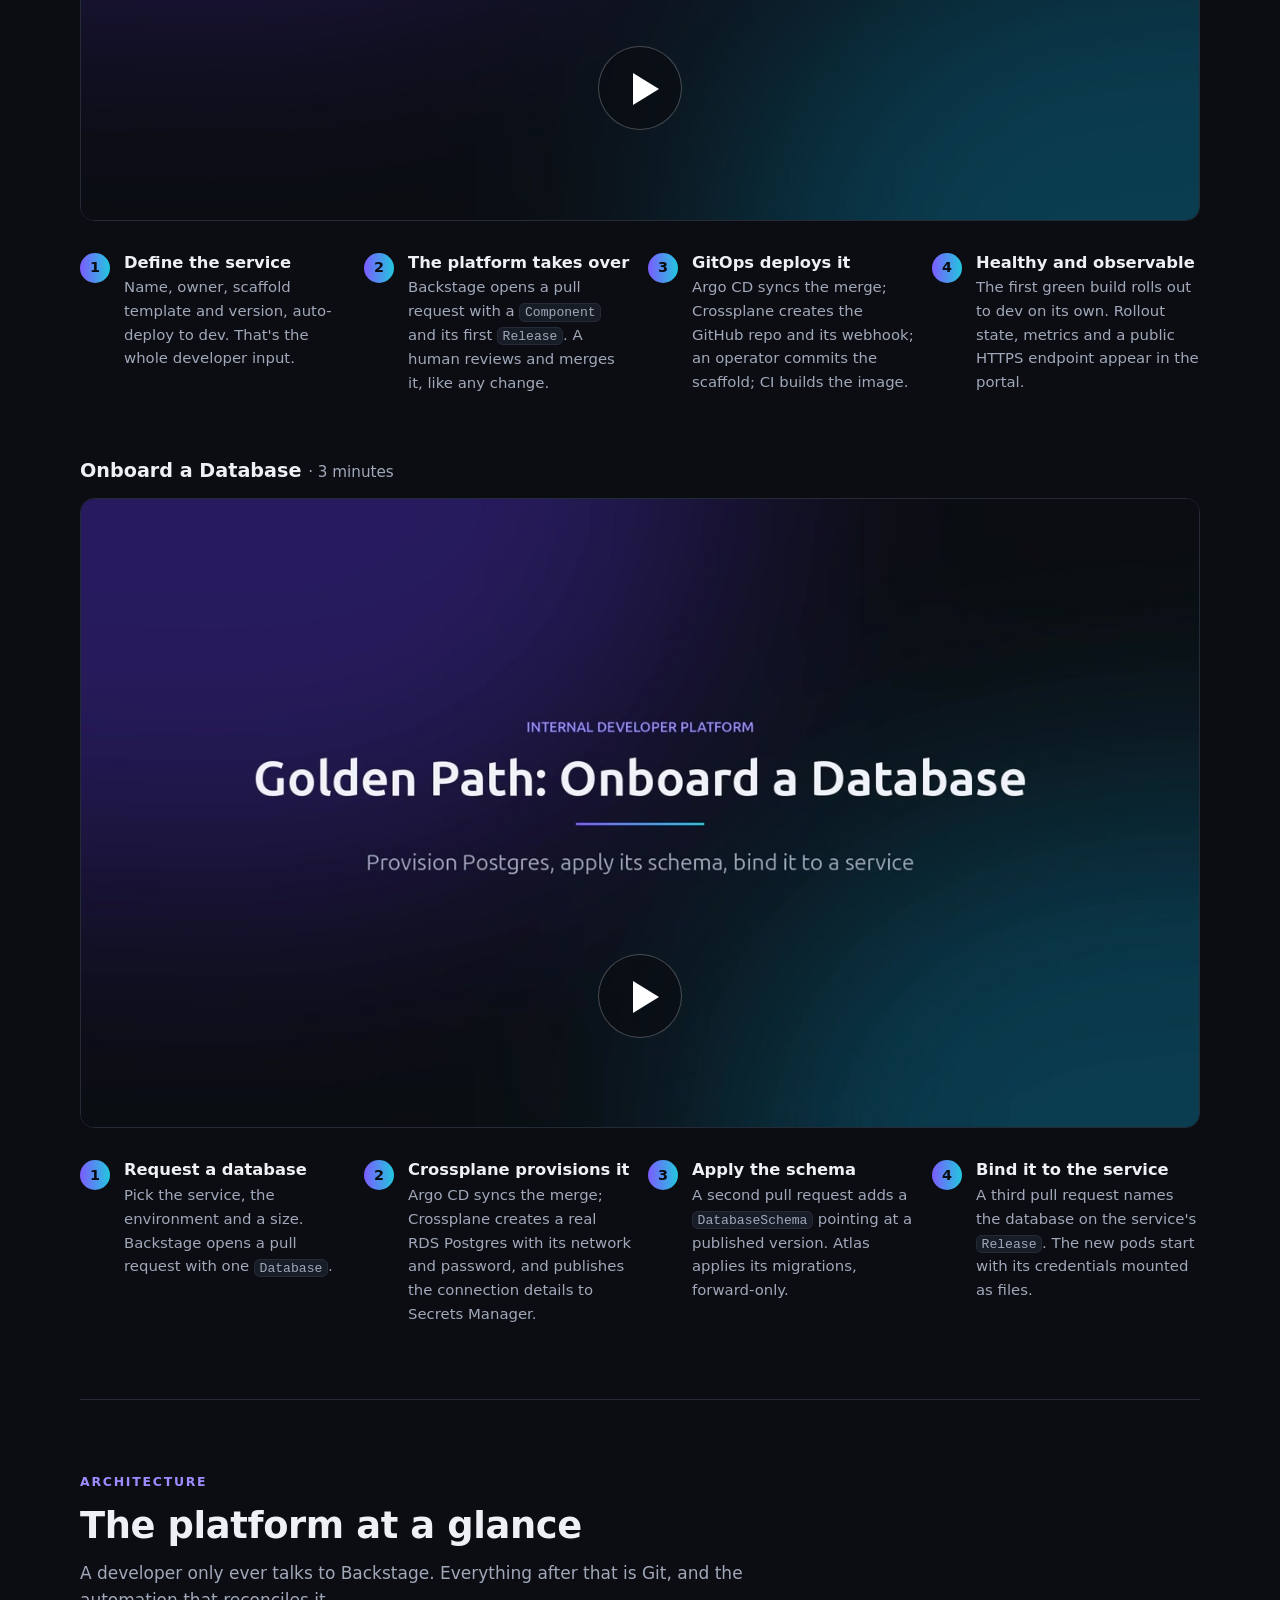
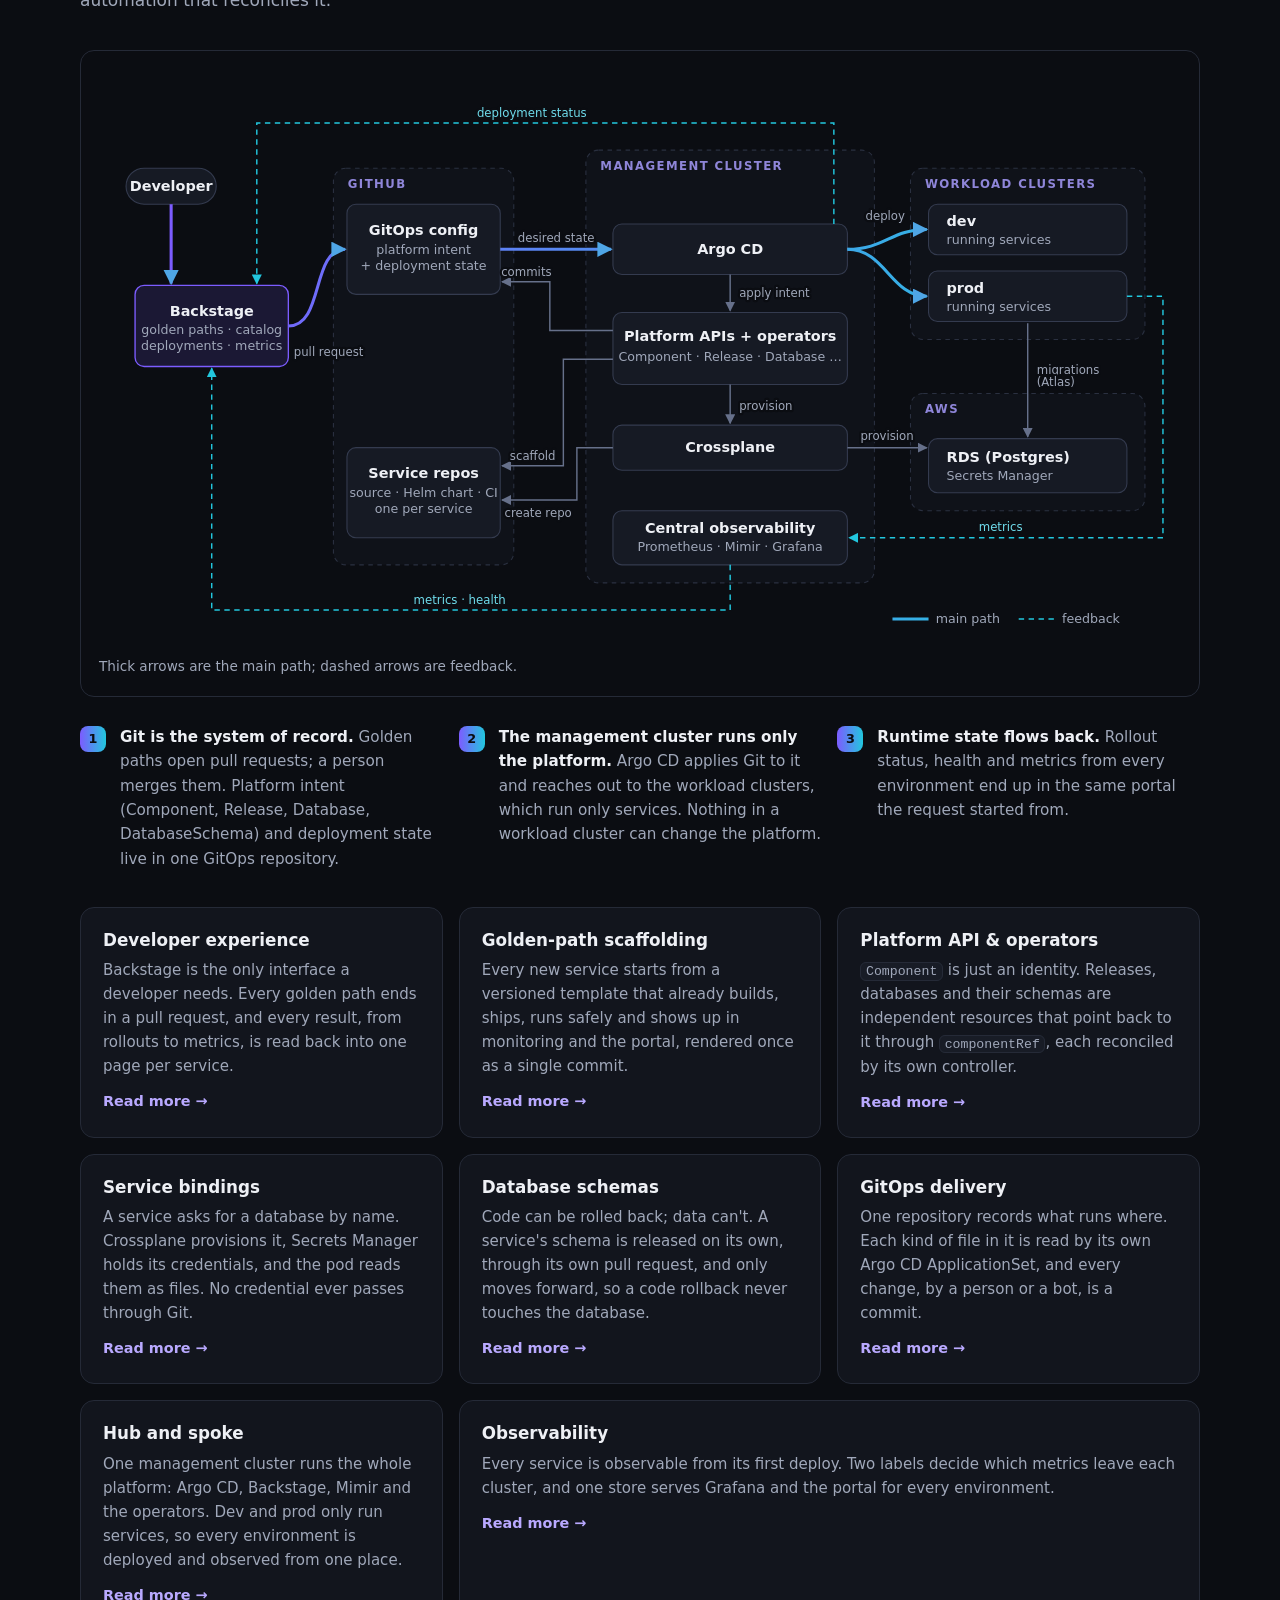
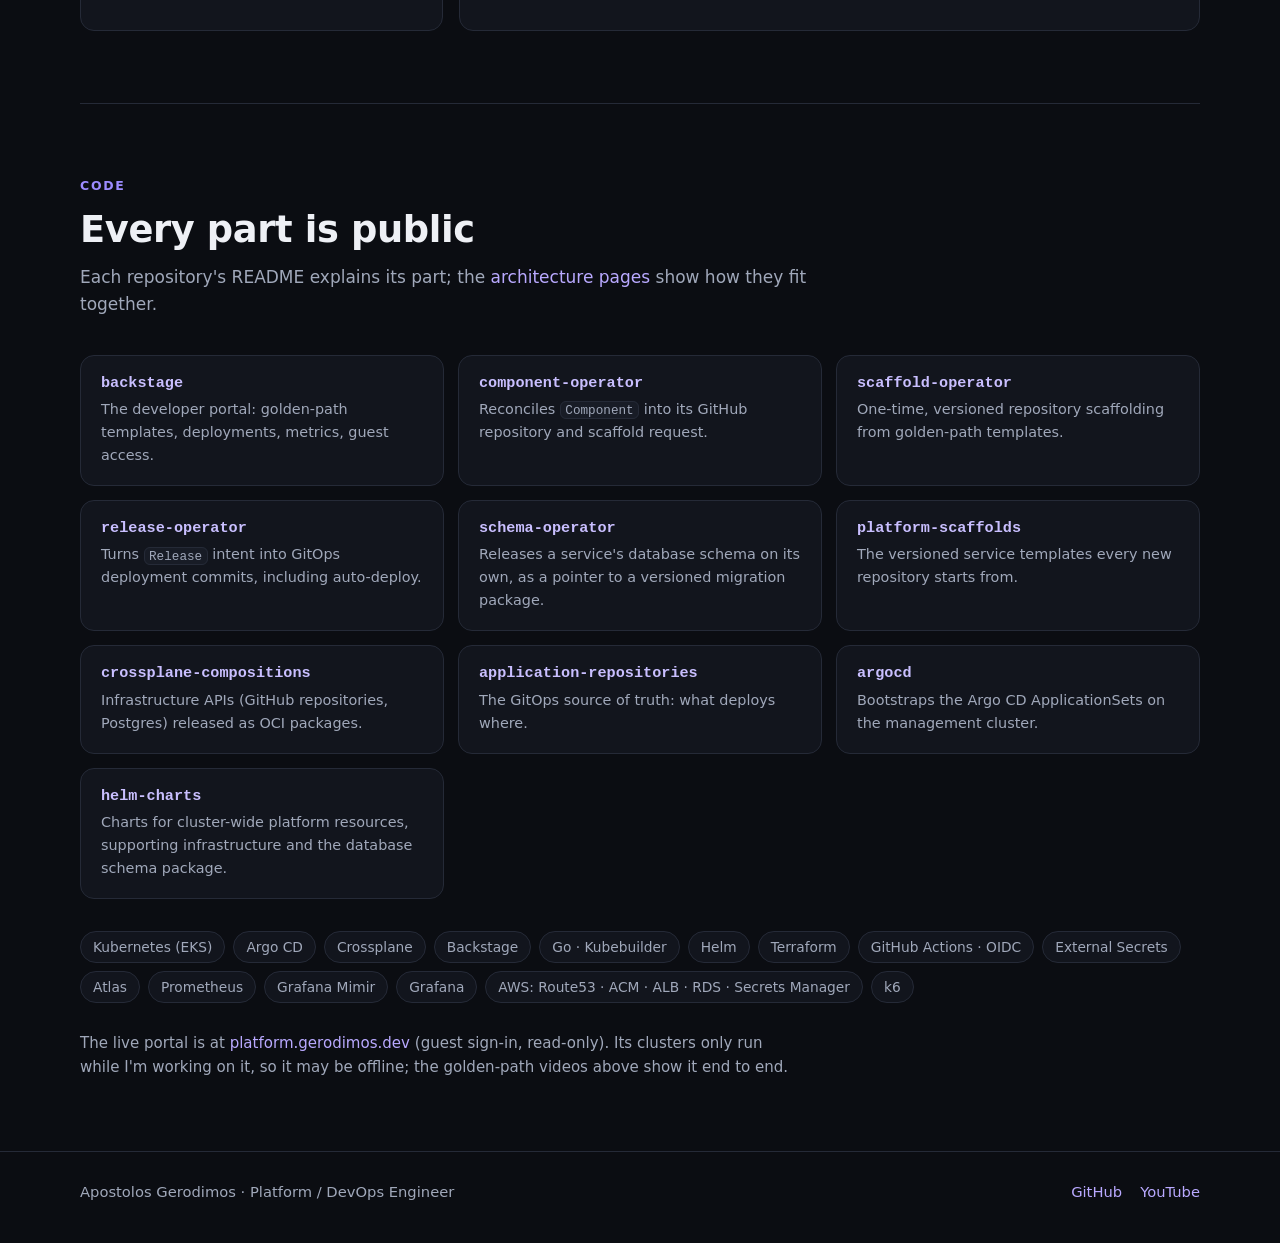
==== commit a6621062: "Add a live-status View demo button to the hero Co-Authored-By: Claude Opus 5.5 <noreply@anthropic.co" ====
--- a/index.html
+++ b/index.html
@@ -11,7 +11,7 @@
   <meta property="og:url" content="https://gerodimos.dev/">
   <meta name="twitter:card" content="summary_large_image">
   <link rel="icon" href="assets/favicon.svg" type="image/svg+xml">
-  <link rel="stylesheet" href="styles.css">
+  <link rel="stylesheet" href="styles.css?v=2026-10-09">
 </head>
 <body>
   <header class="site-header">
@@ -39,7 +39,16 @@
     <div class="cta">
       <a class="btn primary" href="#architecture">Explore architecture</a>
       <a class="btn" href="#demo">Watch golden paths</a>
-      <a class="link-cta" href="https://github.com/entr0pian">View source →</a>
+      <span class="live" data-live="unknown">
+        <a class="btn" href="https://platform.gerodimos.dev" aria-describedby="live-tip"><span class="dot" aria-hidden="true"></span>View demo</a>
+        <span class="tip" id="live-tip" role="tooltip">
+          <span data-when="unknown">The live portal: Backstage on EKS, guest sign-in, read-only. It only runs while I'm working on it, so it may be offline.</span>
+          <span data-when="checking">Checking whether the live platform is up…</span>
+          <span data-when="online"><strong>Live now.</strong> The real Backstage portal on running EKS clusters. Sign in as a guest: read-only.</span>
+          <span data-when="offline"><strong>Offline right now.</strong> Its EKS clusters only run while I'm working on the platform, to keep AWS costs down. The golden-path videos show a real run; this turns green by itself when it's back.</span>
+        </span>
+      </span>
+      <a class="link-cta" href="https://github.com/entr0pian">View source on GitHub →</a>
     </div>
     <p class="byline">Designed and built by <strong>Apostolos Gerodimos</strong> · Platform / DevOps Engineer</p>
     <ul class="tech-row" aria-label="Built with"><li>Kubernetes</li><li>Go</li><li>Argo CD</li><li>Backstage</li><li>Crossplane</li><li>AWS</li></ul>
@@ -179,7 +188,7 @@
       </ul>
       <p class="note">
         The live portal is at <a href="https://platform.gerodimos.dev">platform.gerodimos.dev</a> (guest sign-in, read-only).
-        Its cluster only runs while I'm working on it, so it may be offline; the demo above shows it end to end.
+        Its clusters only run while I'm working on it, so it may be offline; the golden-path videos above show it end to end.
       </p>
     </section>
   </main>
@@ -195,6 +204,6 @@
     </div>
   </footer>
 
-  <script src="main.js" defer></script>
+  <script src="main.js?v=2026-10-09" defer></script>
 </body>
 </html>
--- a/styles.css
+++ b/styles.css
@@ -72,6 +72,45 @@
 .hero-copy .lede { margin-top: 22px; max-width: 54ch; }
 .hero-copy .cta { margin-top: 30px; align-items: center; }
 .link-cta { color: #b9a9ff; font-weight: 600; padding: 12px 6px; }
+/* Three buttons don't leave room for the link in the hero column: give it its own row. */
+.hero-copy .cta .link-cta { flex-basis: 100%; padding: 2px 0 0; font-size: 0.95rem; }
+
+/* View demo: a status dot set by main.js's check of the live platform, and a
+   bubble explaining that status on hover/focus, or pinned by a click while offline. */
+.live { position: relative; display: inline-block; }
+.live .btn { display: inline-flex; align-items: center; gap: 9px; }
+.live .dot { width: 9px; height: 9px; border-radius: 50%; background: #5d6680; flex: none; }
+.live[data-live="online"] .dot { background: #3ddc84; box-shadow: 0 0 0 3px rgba(61, 220, 132, 0.18); }
+.live[data-live="checking"] .dot { animation: live-pulse 1s ease-in-out infinite; }
+@keyframes live-pulse { 50% { opacity: 0.3; } }
+.live[data-live="offline"] .btn { color: var(--muted); border-style: dashed; border-color: #3a4152; background: transparent; }
+.live .tip {
+  position: absolute; left: 50%; top: calc(100% + 10px); translate: -50% 4px; z-index: 5;
+  width: max-content; max-width: min(300px, calc(100vw - 32px));
+  background: var(--surface-2); border: 1px solid #343b4f; border-radius: 10px;
+  padding: 10px 13px; font-size: 0.86rem; line-height: 1.45; color: var(--muted);
+  box-shadow: 0 10px 30px rgba(0, 0, 0, 0.45);
+  opacity: 0; visibility: hidden; transition: opacity 0.15s ease, translate 0.15s ease, visibility 0.15s;
+}
+.live .tip::before {
+  content: ""; position: absolute; left: 50%; top: -6px; width: 10px; height: 10px; translate: -50% 0; rotate: 45deg;
+  background: var(--surface-2); border-left: 1px solid #343b4f; border-top: 1px solid #343b4f;
+}
+.live .tip strong { color: var(--text); font-weight: 600; }
+.live:hover .tip, .live:focus-within .tip, .live.pinned .tip { opacity: 1; visibility: visible; translate: -50% 0; }
+.live [data-when] { display: none; }
+.live[data-live="unknown"] [data-when="unknown"],
+.live[data-live="checking"] [data-when="checking"],
+.live[data-live="online"] [data-when="online"],
+.live[data-live="offline"] [data-when="offline"] { display: inline; }
+/* Phones have no hover and the button may share a row: the bubble becomes a
+   note in the flow under the buttons, shown on tap. Hidden, it takes no space. */
+@media (max-width: 600px) {
+  .live { display: contents; }
+  .live .tip { position: static; translate: none; flex-basis: 100%; width: auto; max-width: none; display: none; box-shadow: none; }
+  .live .tip::before { display: none; }
+  .live:hover .tip, .live:focus-within .tip, .live.pinned .tip { display: block; translate: none; }
+}
 .byline { margin-top: 26px; color: var(--muted); font-size: 0.93rem; }
 .byline strong { color: var(--text); font-weight: 600; }
 .tech-row { list-style: none; padding: 0; margin: 14px 0 0; display: flex; flex-wrap: wrap; gap: 6px 0; color: var(--muted); font-size: 0.88rem; }
@@ -174,6 +213,8 @@
 @media (prefers-reduced-motion: reduce) {
   html { scroll-behavior: auto; }
   .play { transition: none; }
+  .live[data-live="checking"] .dot { animation: none; }
+  .live .tip { transition: none; }
 }
 
 /* Architecture */
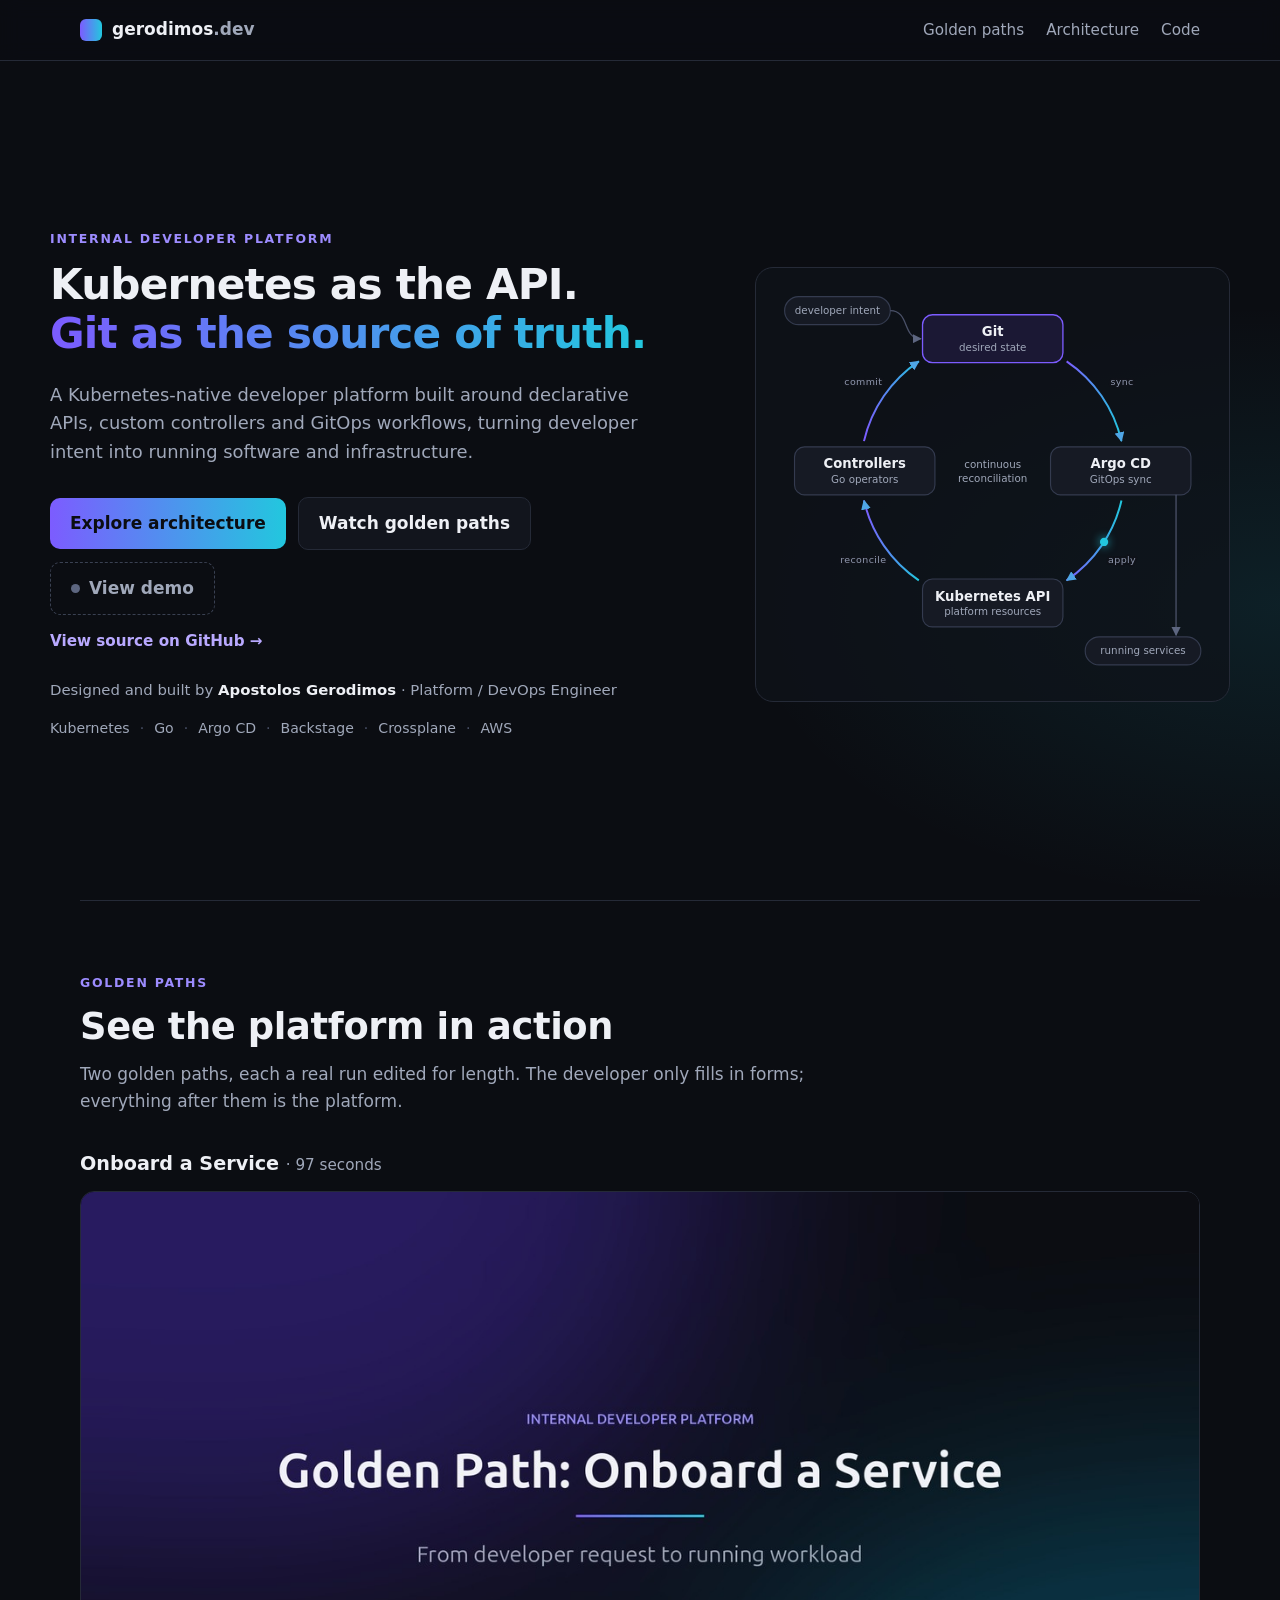
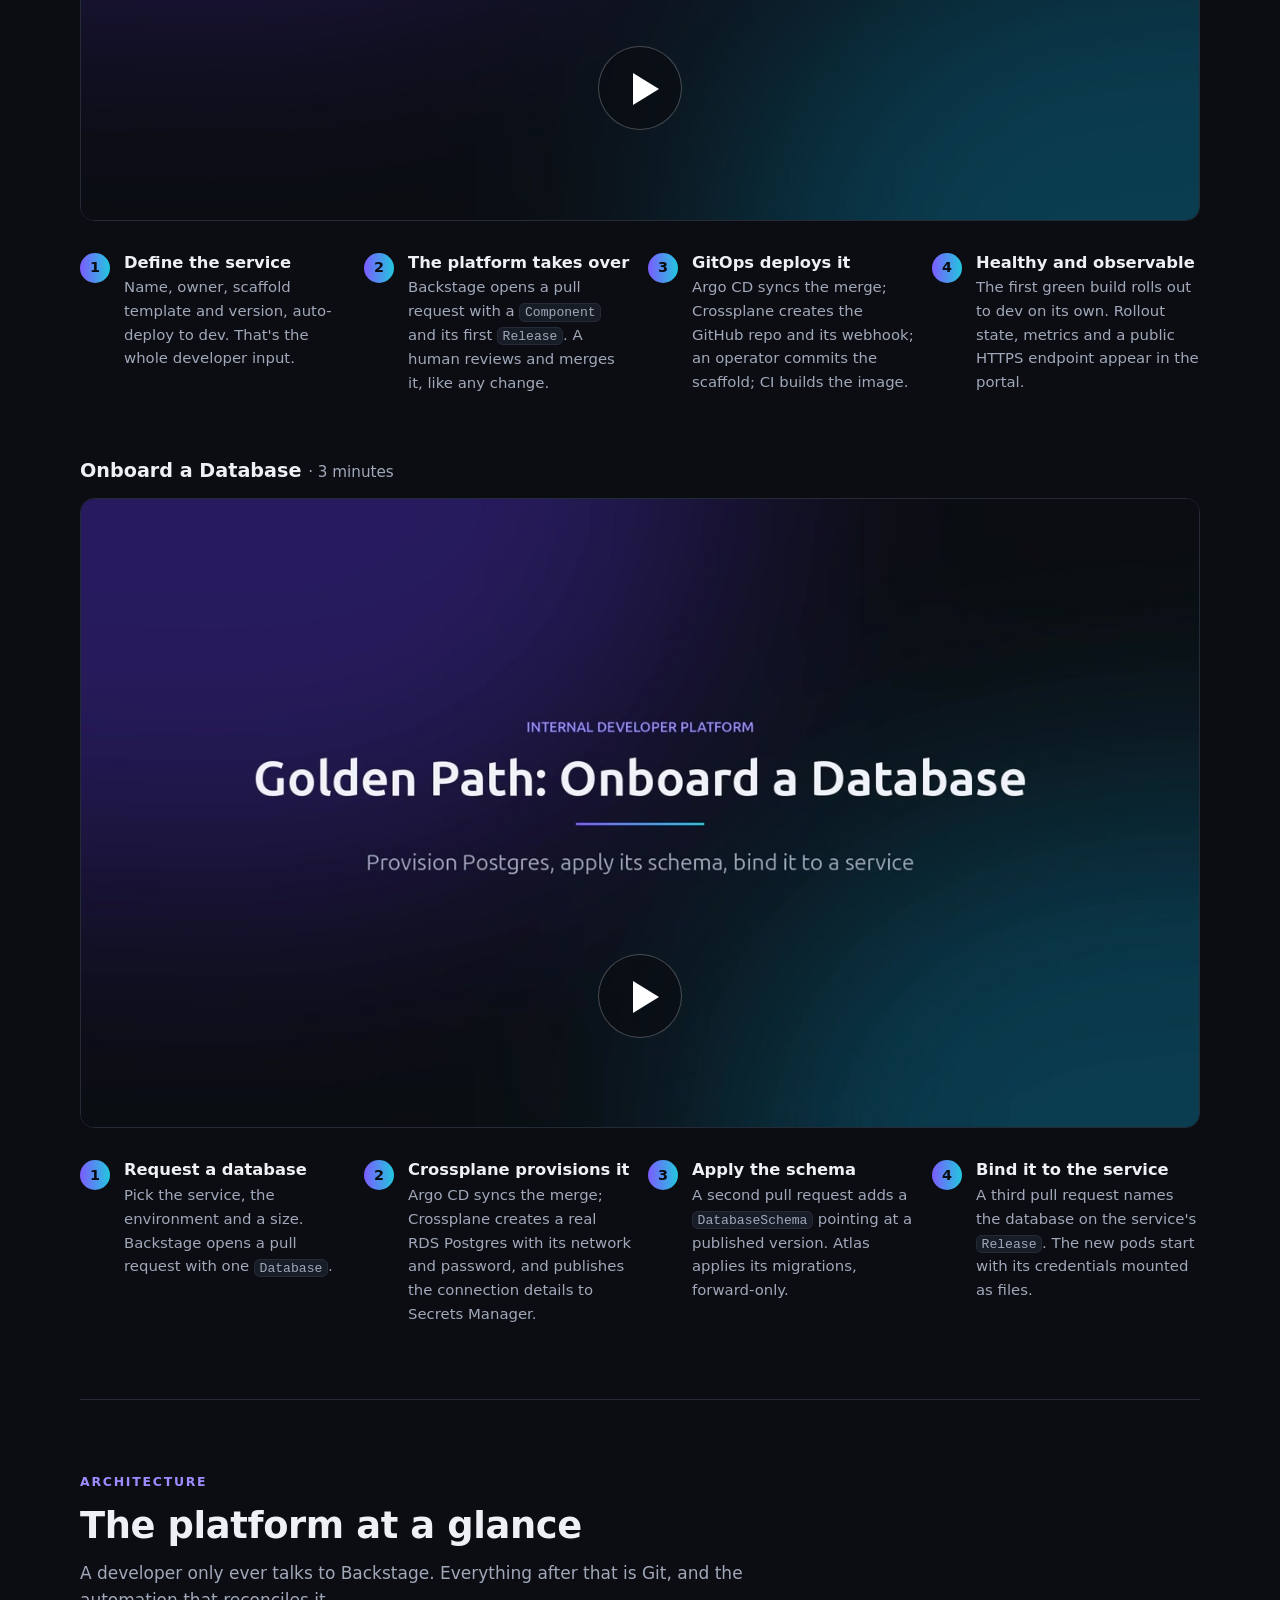
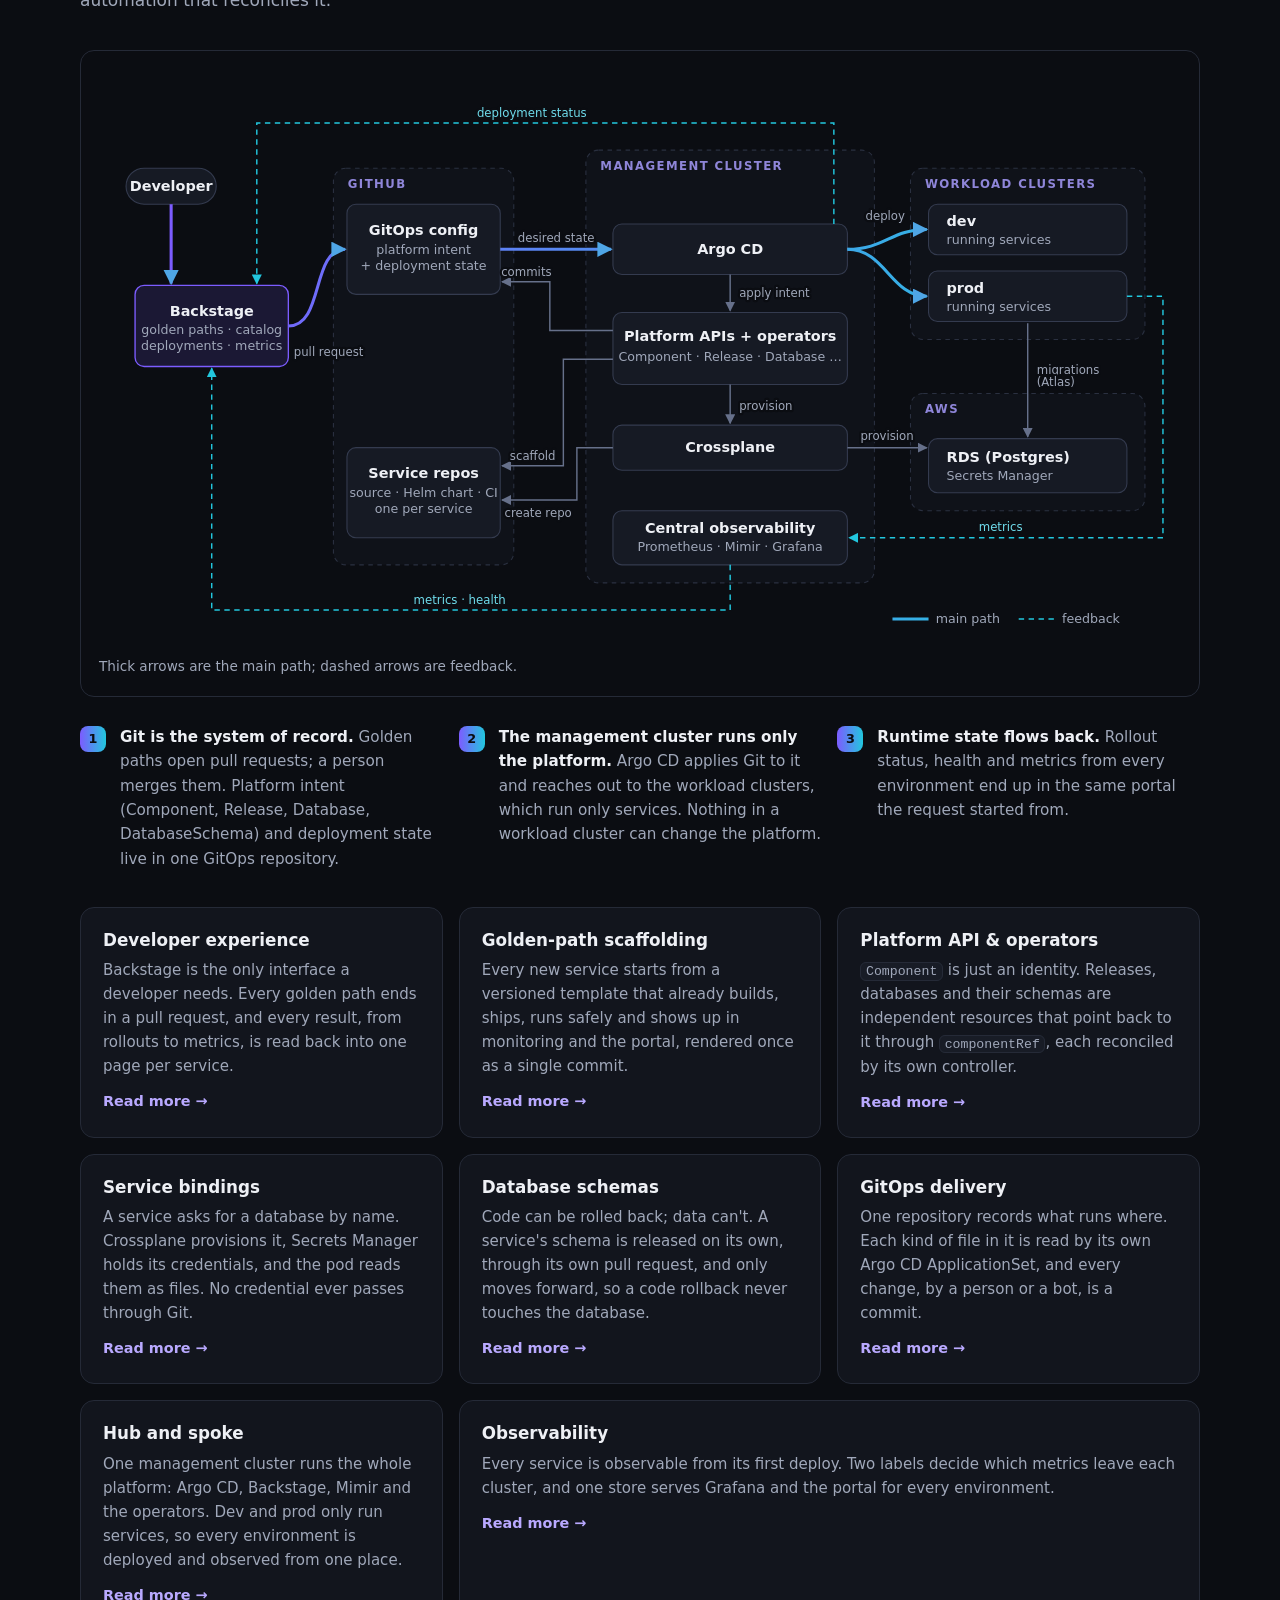
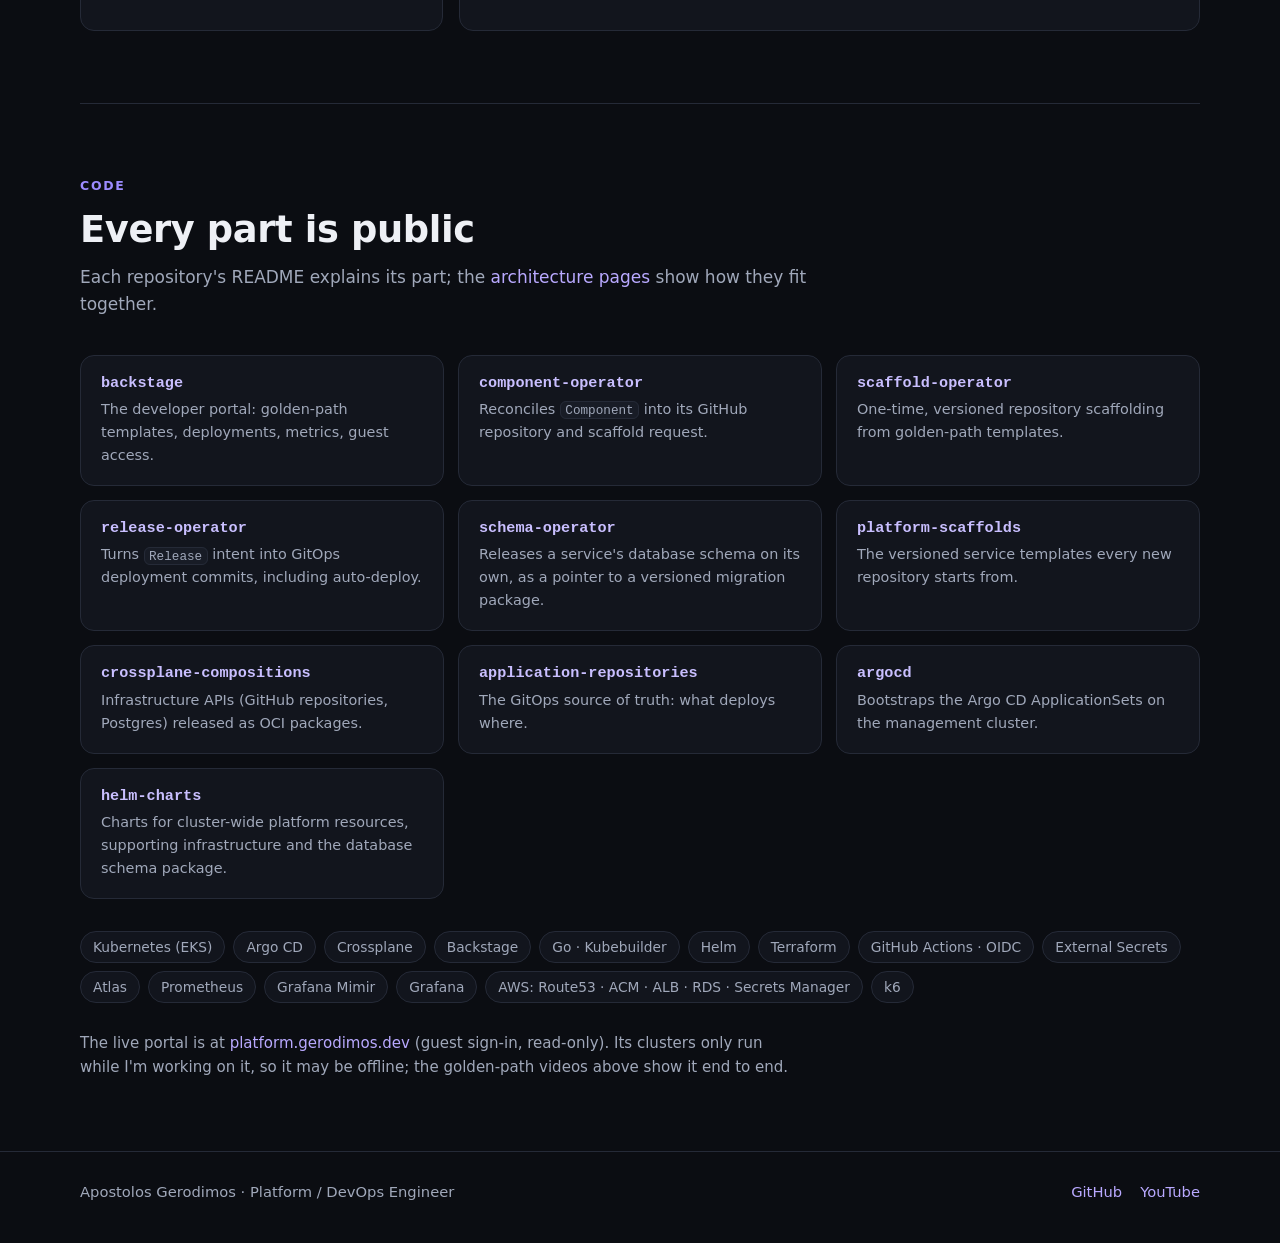
==== commit 8f7182c0: "Add hover bubbles to the other two hero buttons Co-Authored-By: Claude Opus 5.5 <noreply@anthropic.c" ====
--- a/index.html
+++ b/index.html
@@ -11,7 +11,7 @@
   <meta property="og:url" content="https://gerodimos.dev/">
   <meta name="twitter:card" content="summary_large_image">
   <link rel="icon" href="assets/favicon.svg" type="image/svg+xml">
-  <link rel="stylesheet" href="styles.css?v=2026-10-09">
+  <link rel="stylesheet" href="styles.css?v=2026-10-09.2">
 </head>
 <body>
   <header class="site-header">
@@ -37,9 +37,15 @@
     <p class="lede">A Kubernetes-native developer platform built around declarative APIs, custom controllers and
       GitOps workflows, turning developer intent into running software and infrastructure.</p>
     <div class="cta">
-      <a class="btn primary" href="#architecture">Explore architecture</a>
-      <a class="btn" href="#demo">Watch golden paths</a>
-      <span class="live" data-live="unknown">
+      <span class="tipped tip-start">
+        <a class="btn primary" href="#architecture" aria-describedby="arch-tip">Explore architecture</a>
+        <span class="tip" id="arch-tip" role="tooltip">How it fits together: one page per area, each with its design choices, trade-offs and what isn't built yet.</span>
+      </span>
+      <span class="tipped tip-start">
+        <a class="btn" href="#demo" aria-describedby="paths-tip">Watch golden paths</a>
+        <span class="tip" id="paths-tip" role="tooltip">Two recorded runs, from the Backstage form to running software: onboard a service (97&nbsp;s) and a database (3&nbsp;min).</span>
+      </span>
+      <span class="tipped live" data-live="unknown">
         <a class="btn" href="https://platform.gerodimos.dev" aria-describedby="live-tip"><span class="dot" aria-hidden="true"></span>View demo</a>
         <span class="tip" id="live-tip" role="tooltip">
           <span data-when="unknown">The live portal: Backstage on EKS, guest sign-in, read-only. It only runs while I'm working on it, so it may be offline.</span>
--- a/styles.css
+++ b/styles.css
@@ -75,41 +75,50 @@
 /* Three buttons don't leave room for the link in the hero column: give it its own row. */
 .hero-copy .cta .link-cta { flex-basis: 100%; padding: 2px 0 0; font-size: 0.95rem; }
 
-/* View demo: a status dot set by main.js's check of the live platform, and a
-   bubble explaining that status on hover/focus, or pinned by a click while offline. */
-.live { position: relative; display: inline-block; }
+/* Hero button bubbles: shown on hover (where hover exists) or keyboard focus. */
+.tipped { position: relative; display: inline-block; --tip-x: -50%; }
+.tipped .tip {
+  position: absolute; left: 50%; top: calc(100% + 10px); translate: var(--tip-x) 4px; z-index: 5;
+  width: max-content; max-width: min(300px, calc(100vw - 32px));
+  background: var(--surface-2); border: 1px solid #343b4f; border-radius: 10px;
+  padding: 10px 13px; font-size: 0.86rem; font-weight: 400; line-height: 1.45; color: var(--muted);
+  box-shadow: 0 10px 30px rgba(0, 0, 0, 0.45);
+  opacity: 0; visibility: hidden; transition: opacity 0.15s ease, translate 0.15s ease, visibility 0.15s;
+}
+.tipped .tip::before {
+  content: ""; position: absolute; left: 50%; top: -6px; width: 10px; height: 10px; translate: -50% 0; rotate: 45deg;
+  background: var(--surface-2); border-left: 1px solid #343b4f; border-top: 1px solid #343b4f;
+}
+/* Anchored to the button's left edge instead of its centre, so it can't run off the left of the screen. */
+.tipped.tip-start { --tip-x: 0; }
+.tipped.tip-start .tip { left: 0; }
+.tipped.tip-start .tip::before { left: 32px; }
+.tipped .tip strong { color: var(--text); font-weight: 600; }
+@media (hover: hover) { .tipped:hover .tip { opacity: 1; visibility: visible; translate: var(--tip-x) 0; } }
+.tipped:has(:focus-visible) .tip, .live.pinned .tip { opacity: 1; visibility: visible; translate: var(--tip-x) 0; }
+
+/* View demo: a status dot set by main.js's check of the live platform; offline,
+   a click pins its bubble open instead of navigating. */
 .live .btn { display: inline-flex; align-items: center; gap: 9px; }
 .live .dot { width: 9px; height: 9px; border-radius: 50%; background: #5d6680; flex: none; }
 .live[data-live="online"] .dot { background: #3ddc84; box-shadow: 0 0 0 3px rgba(61, 220, 132, 0.18); }
 .live[data-live="checking"] .dot { animation: live-pulse 1s ease-in-out infinite; }
 @keyframes live-pulse { 50% { opacity: 0.3; } }
 .live[data-live="offline"] .btn { color: var(--muted); border-style: dashed; border-color: #3a4152; background: transparent; }
-.live .tip {
-  position: absolute; left: 50%; top: calc(100% + 10px); translate: -50% 4px; z-index: 5;
-  width: max-content; max-width: min(300px, calc(100vw - 32px));
-  background: var(--surface-2); border: 1px solid #343b4f; border-radius: 10px;
-  padding: 10px 13px; font-size: 0.86rem; line-height: 1.45; color: var(--muted);
-  box-shadow: 0 10px 30px rgba(0, 0, 0, 0.45);
-  opacity: 0; visibility: hidden; transition: opacity 0.15s ease, translate 0.15s ease, visibility 0.15s;
-}
-.live .tip::before {
-  content: ""; position: absolute; left: 50%; top: -6px; width: 10px; height: 10px; translate: -50% 0; rotate: 45deg;
-  background: var(--surface-2); border-left: 1px solid #343b4f; border-top: 1px solid #343b4f;
-}
-.live .tip strong { color: var(--text); font-weight: 600; }
-.live:hover .tip, .live:focus-within .tip, .live.pinned .tip { opacity: 1; visibility: visible; translate: -50% 0; }
 .live [data-when] { display: none; }
 .live[data-live="unknown"] [data-when="unknown"],
 .live[data-live="checking"] [data-when="checking"],
 .live[data-live="online"] [data-when="online"],
 .live[data-live="offline"] [data-when="offline"] { display: inline; }
-/* Phones have no hover and the button may share a row: the bubble becomes a
-   note in the flow under the buttons, shown on tap. Hidden, it takes no space. */
+/* Phones have no hover and the buttons share rows. The two in-page buttons just
+   scroll there, so their bubbles go; View demo's becomes a note in the flow under
+   the buttons, shown on tap. Hidden, neither takes any space. */
 @media (max-width: 600px) {
+  .tipped:not(.live) .tip { display: none; }
   .live { display: contents; }
   .live .tip { position: static; translate: none; flex-basis: 100%; width: auto; max-width: none; display: none; box-shadow: none; }
   .live .tip::before { display: none; }
-  .live:hover .tip, .live:focus-within .tip, .live.pinned .tip { display: block; translate: none; }
+  .live:has(:focus-visible) .tip, .live.pinned .tip { display: block; translate: none; }
 }
 .byline { margin-top: 26px; color: var(--muted); font-size: 0.93rem; }
 .byline strong { color: var(--text); font-weight: 600; }
@@ -214,7 +223,7 @@
   html { scroll-behavior: auto; }
   .play { transition: none; }
   .live[data-live="checking"] .dot { animation: none; }
-  .live .tip { transition: none; }
+  .tipped .tip { transition: none; }
 }
 
 /* Architecture */
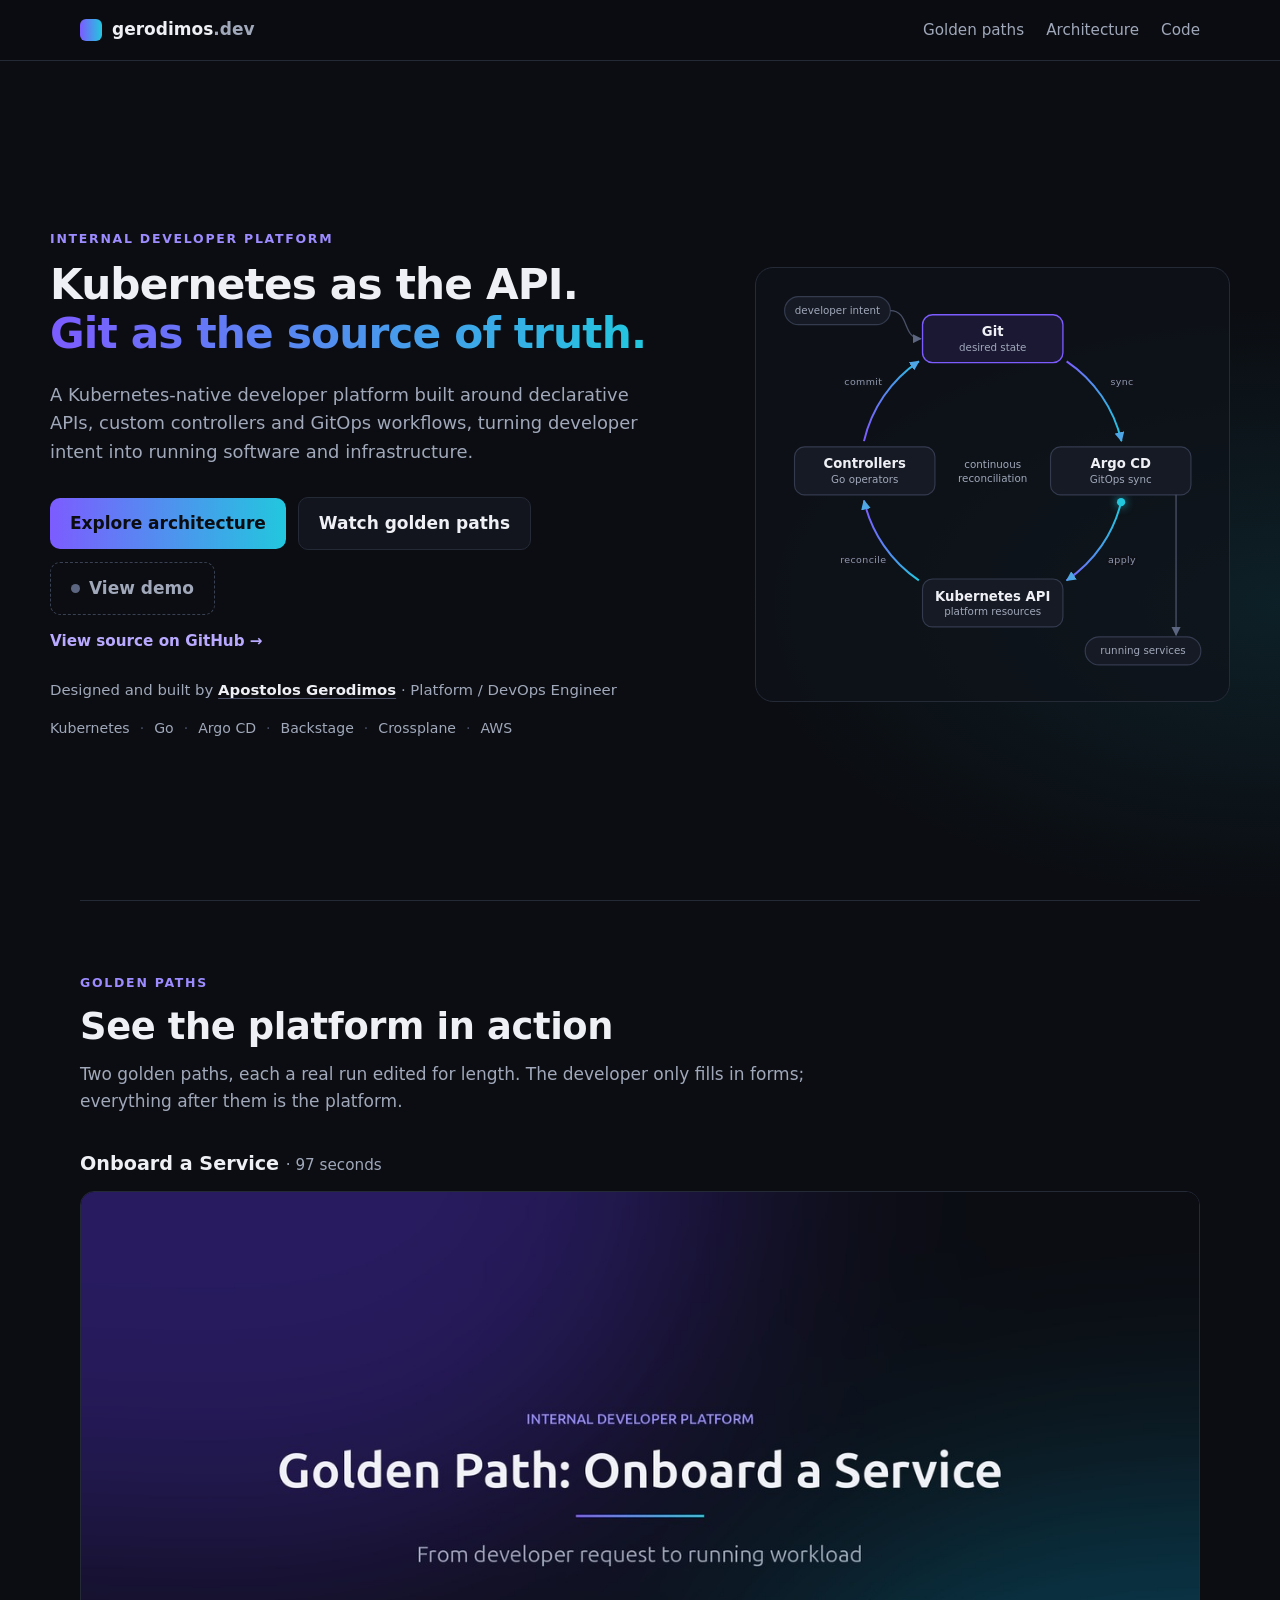
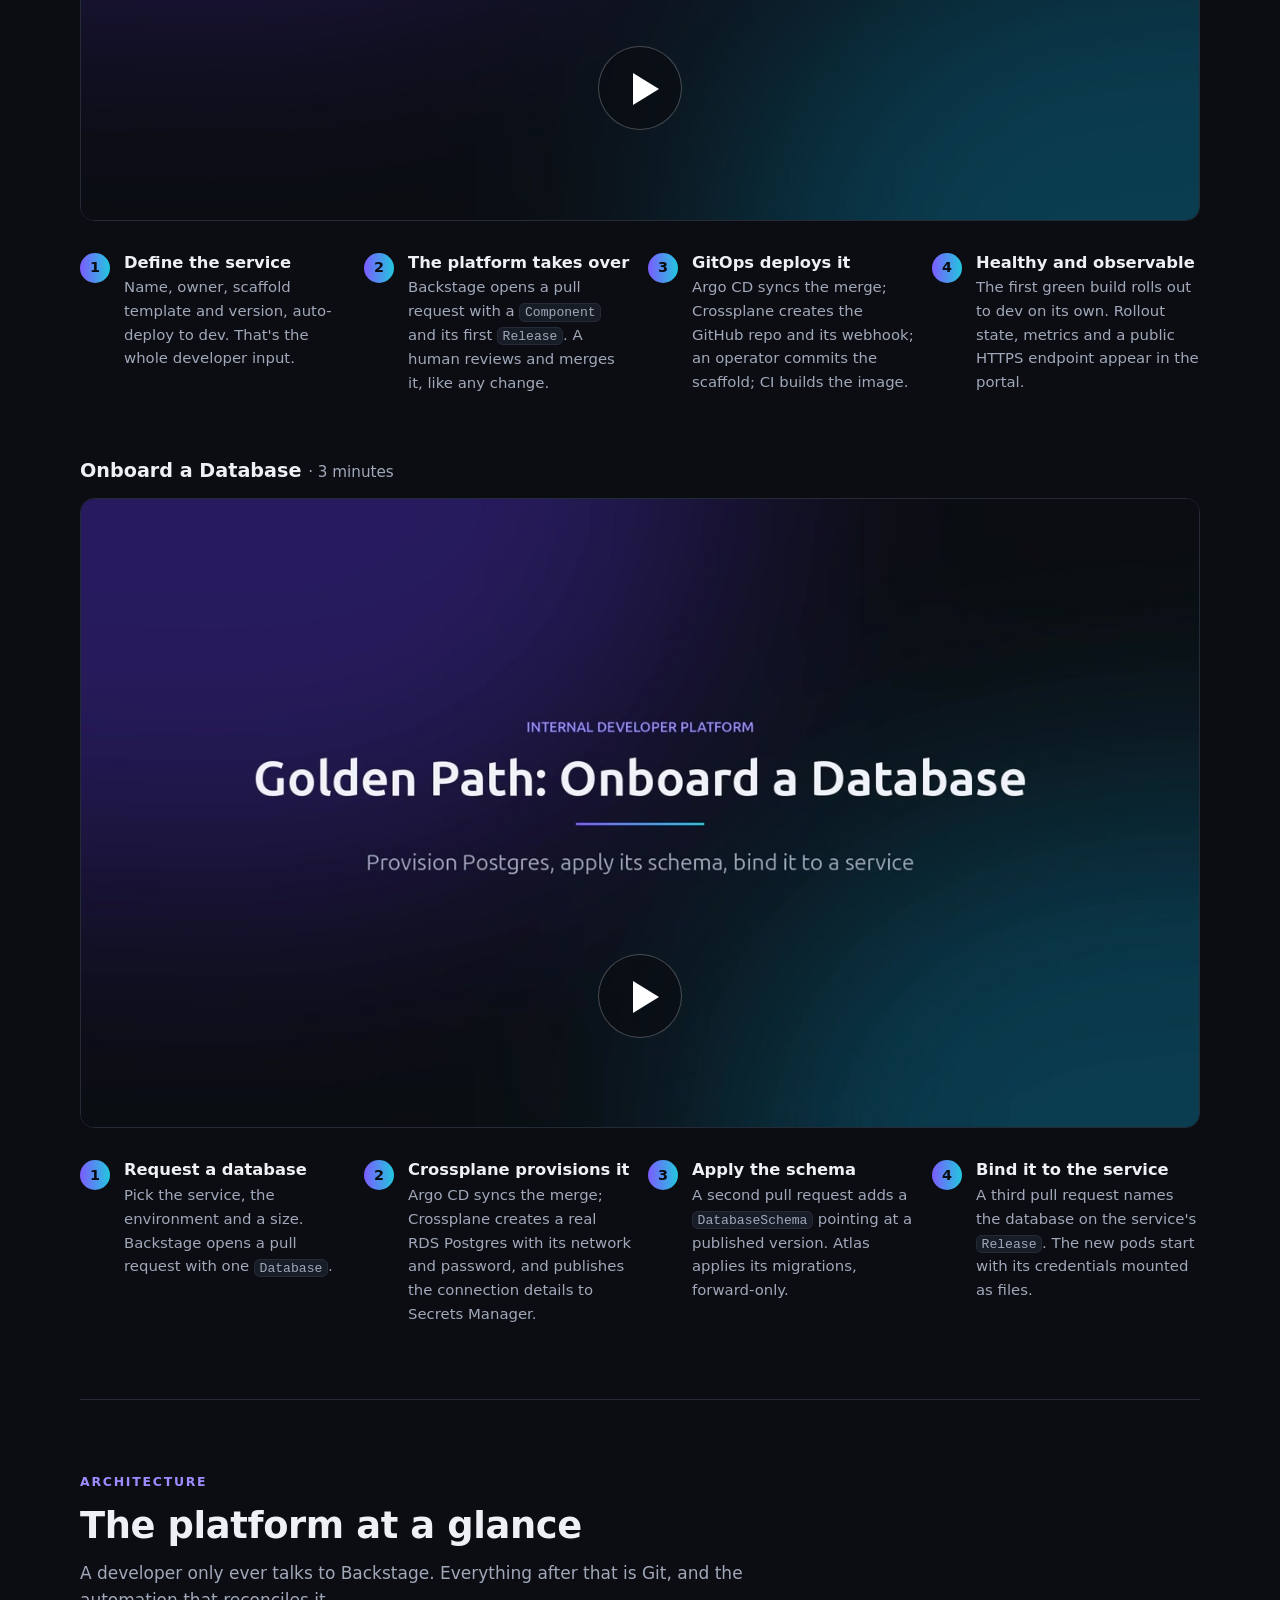
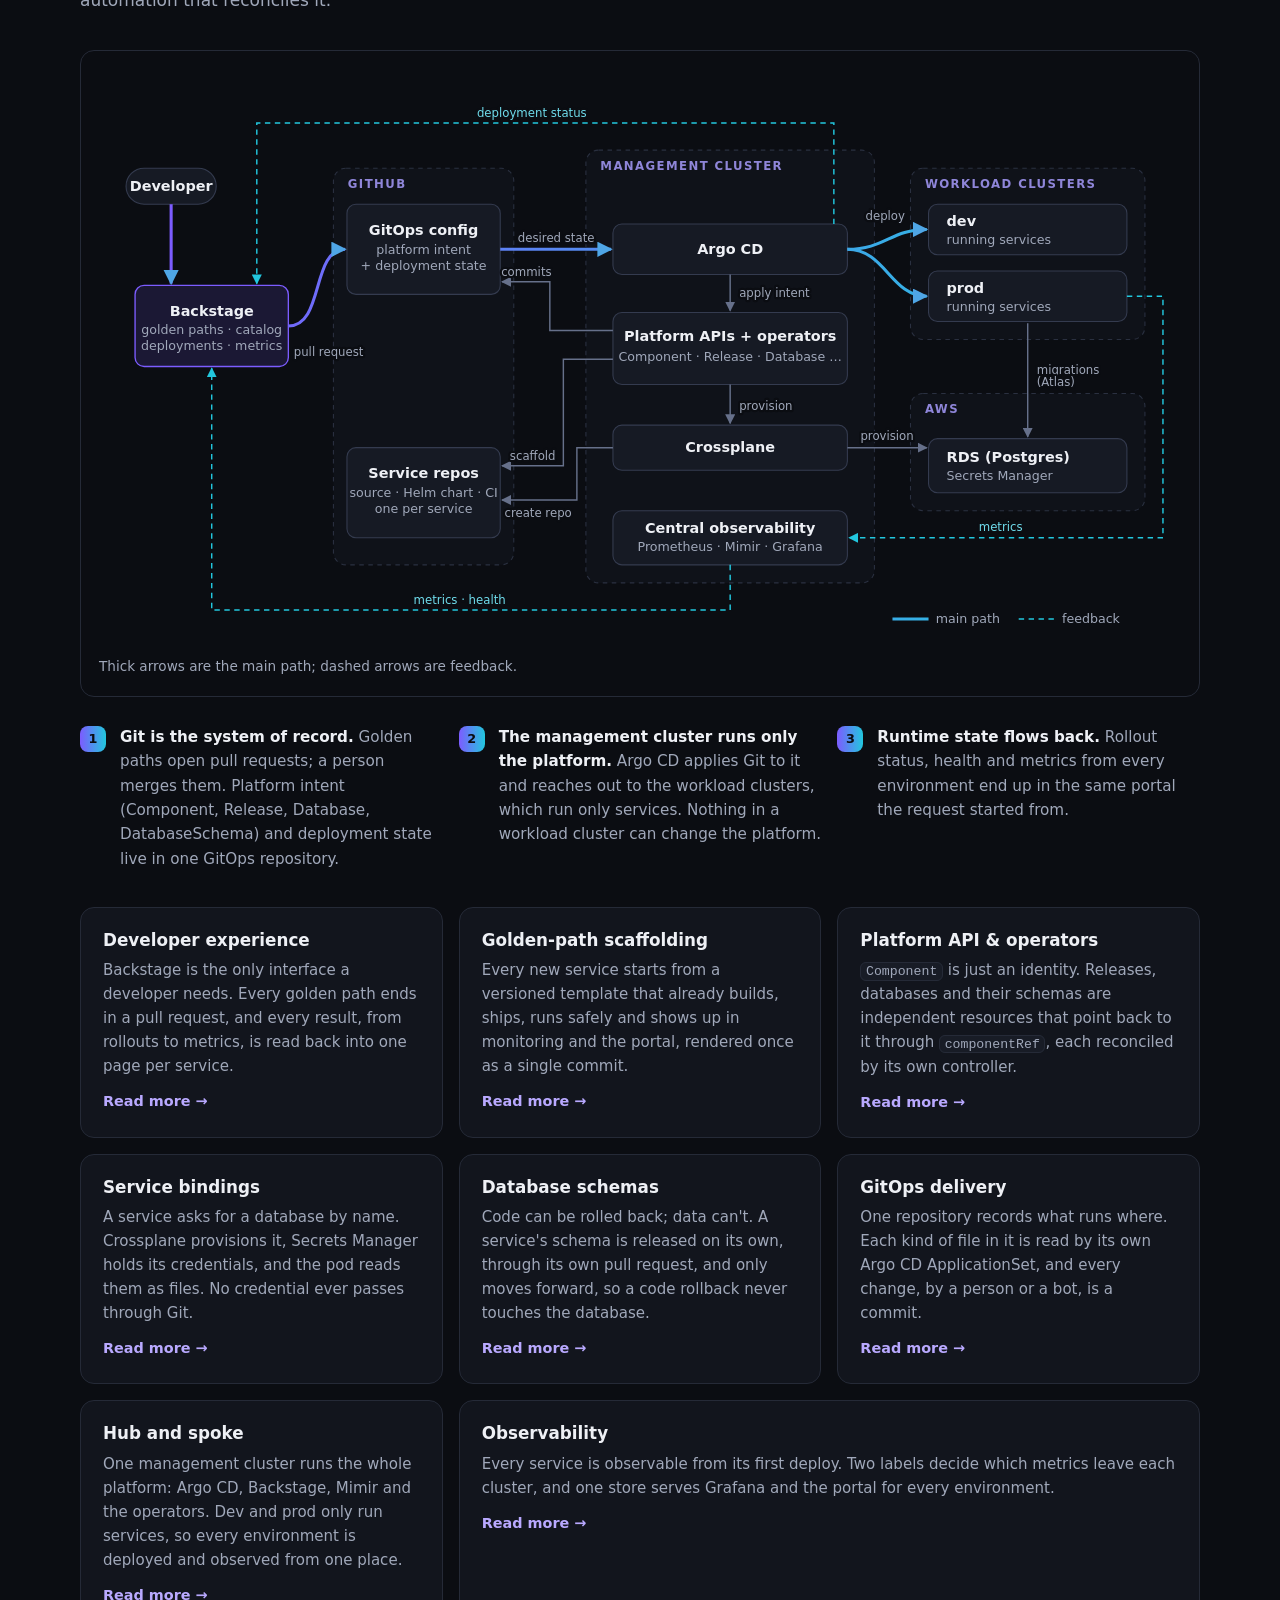
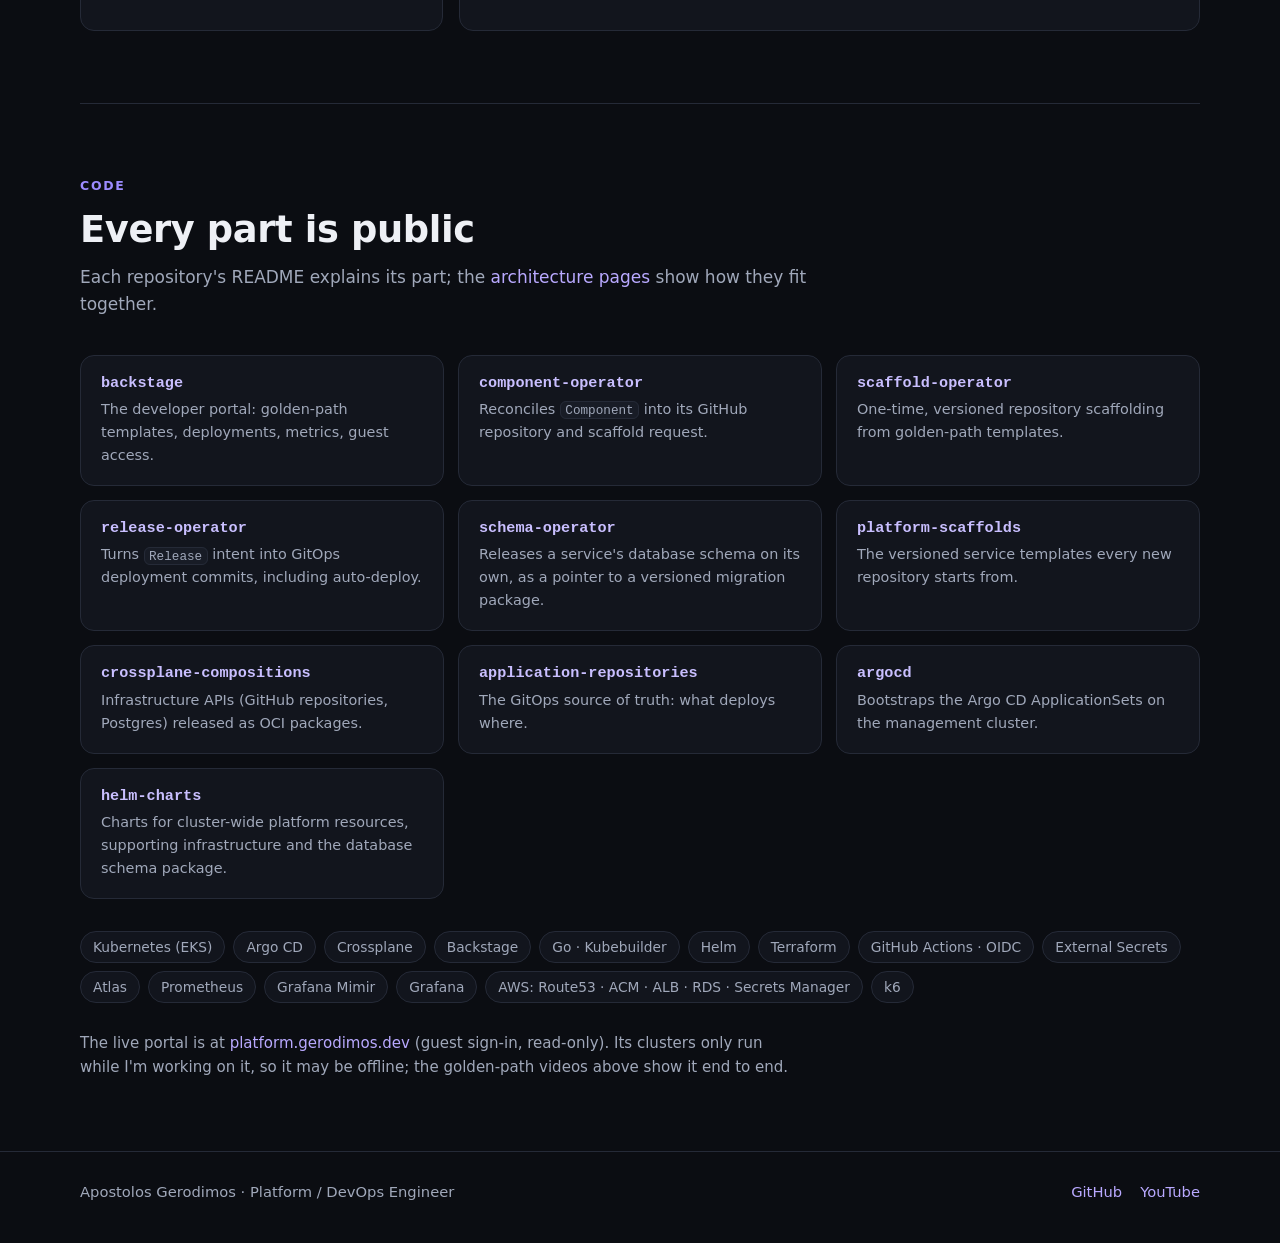
==== commit 4faee787: "Link the byline name to LinkedIn Co-Authored-By: Claude Opus 5.5 <noreply@anthropic.com>" ====
--- a/index.html
+++ b/index.html
@@ -11,7 +11,7 @@
   <meta property="og:url" content="https://gerodimos.dev/">
   <meta name="twitter:card" content="summary_large_image">
   <link rel="icon" href="assets/favicon.svg" type="image/svg+xml">
-  <link rel="stylesheet" href="styles.css?v=2026-10-09.2">
+  <link rel="stylesheet" href="styles.css?v=2026-10-09.3">
 </head>
 <body>
   <header class="site-header">
@@ -56,7 +56,7 @@
       </span>
       <a class="link-cta" href="https://github.com/entr0pian">View source on GitHub →</a>
     </div>
-    <p class="byline">Designed and built by <strong>Apostolos Gerodimos</strong> · Platform / DevOps Engineer</p>
+    <p class="byline">Designed and built by <a href="https://www.linkedin.com/in/tolis-gerodimos" rel="me">Apostolos Gerodimos</a> · Platform / DevOps Engineer</p>
     <ul class="tech-row" aria-label="Built with"><li>Kubernetes</li><li>Go</li><li>Argo CD</li><li>Backstage</li><li>Crossplane</li><li>AWS</li></ul>
   </div>
   <figure class="visual hero-visual"><svg viewBox="0 0 520 470" role="img" aria-labelledby="a-t"><title id="a-t">The reconciliation loop: developer intent enters Git; Argo CD syncs it into the Kubernetes platform API; controllers reconcile it and commit desired state back to Git; Argo CD delivers the running services.</title><defs><linearGradient id="v-grad" x1="0" y1="0" x2="1" y2="0"><stop offset="0" stop-color="#7c5cff"/><stop offset="1" stop-color="#22c7de"/></linearGradient><marker id="v-arrow" viewBox="0 0 10 10" refX="9" refY="5" markerWidth="7" markerHeight="7" orient="auto-start-reverse"><path d="M0,0 L10,5 L0,10 z" fill="#5d6680"/></marker><marker id="v-arrow-hi" viewBox="0 0 10 10" refX="9" refY="5" markerWidth="5" markerHeight="5" orient="auto-start-reverse"><path d="M0,0 L10,5 L0,10 z" fill="#4fa6e6"/></marker></defs><path class="v-edge-hi" d="M349.5,86.4 A160,160 0 0 1 415.9,183.0" marker-end="url(#v-arrow-hi)"/><text class="v-label" x="416.6" y="115.4" text-anchor="middle">sync</text><path class="v-edge-hi" d="M415.9,255.0 A160,160 0 0 1 349.5,351.6" marker-end="url(#v-arrow-hi)"/><text class="v-label" x="416.6" y="330.6" text-anchor="middle">apply</text><path class="v-edge-hi" d="M170.5,351.6 A160,160 0 0 1 104.1,255.0" marker-end="url(#v-arrow-hi)"/><text class="v-label" x="103.4" y="330.6" text-anchor="middle">reconcile</text><path class="v-edge-hi" d="M104.1,183.0 A160,160 0 0 1 170.5,86.4" marker-end="url(#v-arrow-hi)"/><text class="v-label" x="103.4" y="115.4" text-anchor="middle">commit</text><circle r="5" class="v-pulse"><animateMotion dur="7s" repeatCount="indefinite" path="M260,59 A160,160 0 0 1 420,219 A160,160 0 0 1 260,379 A160,160 0 0 1 100,219 A160,160 0 0 1 260,59"/></circle><rect class="v-node-hi" x="175" y="30" width="170" height="58" rx="12"/><text class="v-t" x="260.0" y="56.0" text-anchor="middle">Git</text><text class="v-s" x="260.0" y="74.0" text-anchor="middle">desired state</text><rect class="v-node" x="330" y="190" width="170" height="58" rx="12"/><text class="v-t" x="415.0" y="216.0" text-anchor="middle">Argo CD</text><text class="v-s" x="415.0" y="234.0" text-anchor="middle">GitOps sync</text><rect class="v-node" x="175" y="350" width="170" height="58" rx="12"/><text class="v-t" x="260.0" y="376.0" text-anchor="middle">Kubernetes API</text><text class="v-s" x="260.0" y="394.0" text-anchor="middle">platform resources</text><rect class="v-node" x="20" y="190" width="170" height="58" rx="12"/><text class="v-t" x="105.0" y="216.0" text-anchor="middle">Controllers</text><text class="v-s" x="105.0" y="234.0" text-anchor="middle">Go operators</text><text class="v-s" x="260" y="215" text-anchor="middle">continuous</text><text class="v-s" x="260" y="233" text-anchor="middle">reconciliation</text><rect class="v-node" x="8" y="8" width="128" height="34" rx="17"/><text class="v-s" x="72" y="29" text-anchor="middle">developer intent</text><path class="v-edge" d="M136,25 C160,25 150,59 173,59" marker-end="url(#v-arrow)"/><path class="v-edge" d="M482,248 V418" marker-end="url(#v-arrow)"/><rect class="v-node" x="372" y="420" width="140" height="34" rx="17"/><text class="v-s" x="442" y="441" text-anchor="middle">running services</text></svg></figure>
--- a/styles.css
+++ b/styles.css
@@ -121,7 +121,8 @@
   .live:has(:focus-visible) .tip, .live.pinned .tip { display: block; translate: none; }
 }
 .byline { margin-top: 26px; color: var(--muted); font-size: 0.93rem; }
-.byline strong { color: var(--text); font-weight: 600; }
+.byline a { color: var(--text); font-weight: 600; text-decoration: underline; text-decoration-color: #4a5168; text-underline-offset: 3px; }
+.byline a:hover { text-decoration-color: currentColor; }
 .tech-row { list-style: none; padding: 0; margin: 14px 0 0; display: flex; flex-wrap: wrap; gap: 6px 0; color: var(--muted); font-size: 0.88rem; }
 .tech-row li { white-space: nowrap; }
 .tech-row li:not(:last-child)::after { content: "·"; margin: 0 10px; color: #4a5168; }
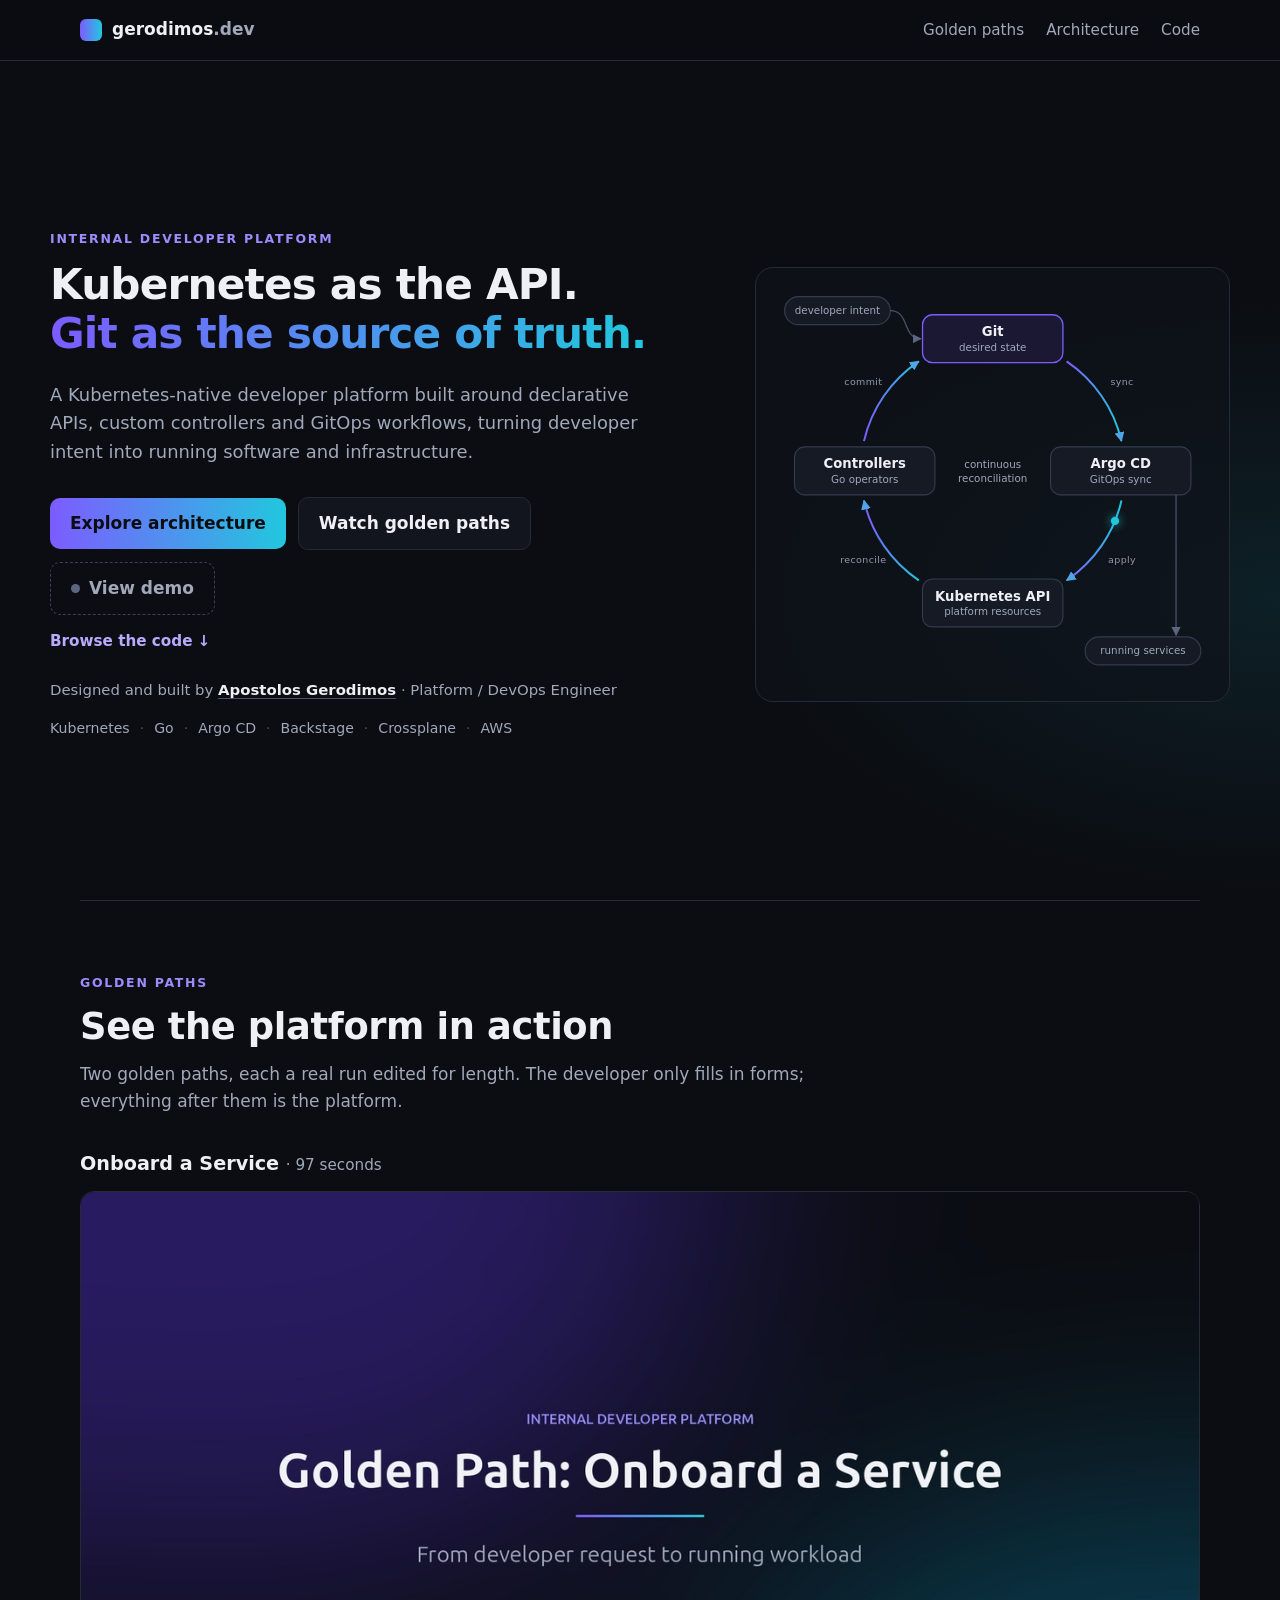
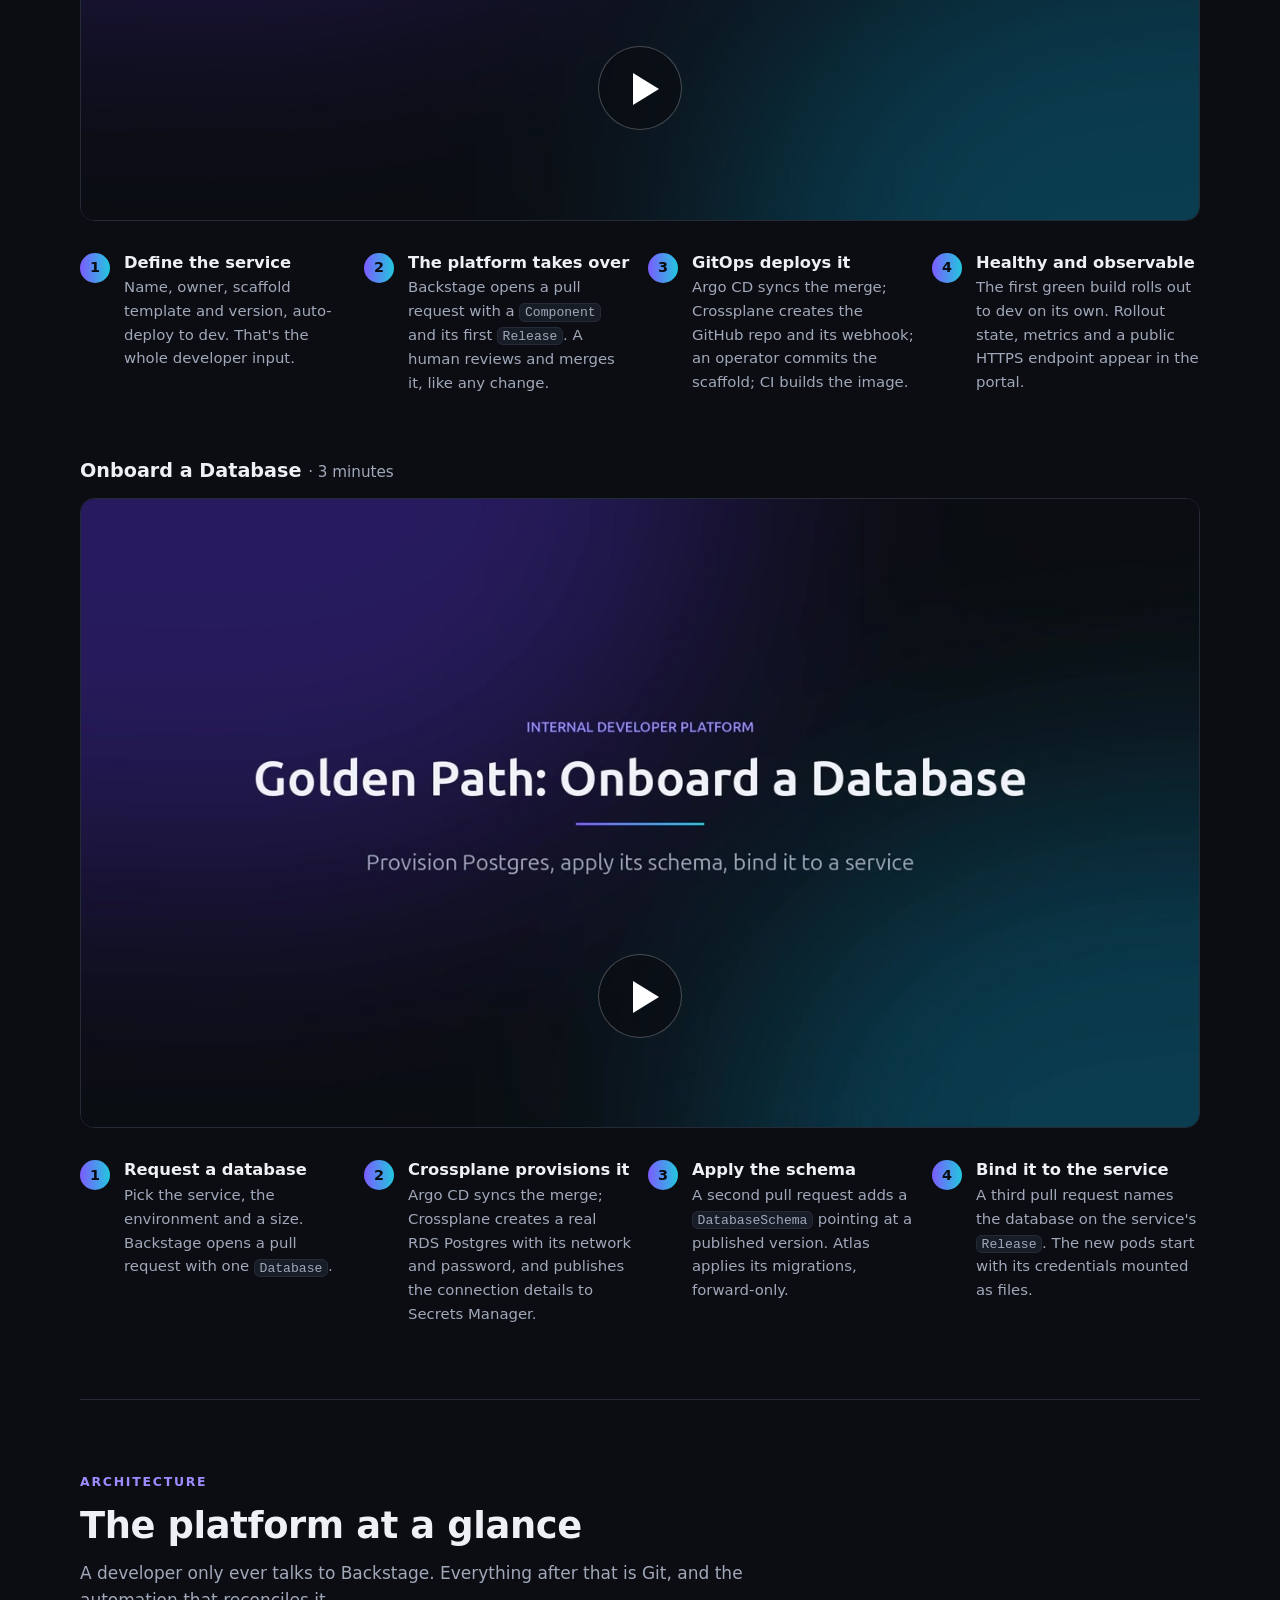
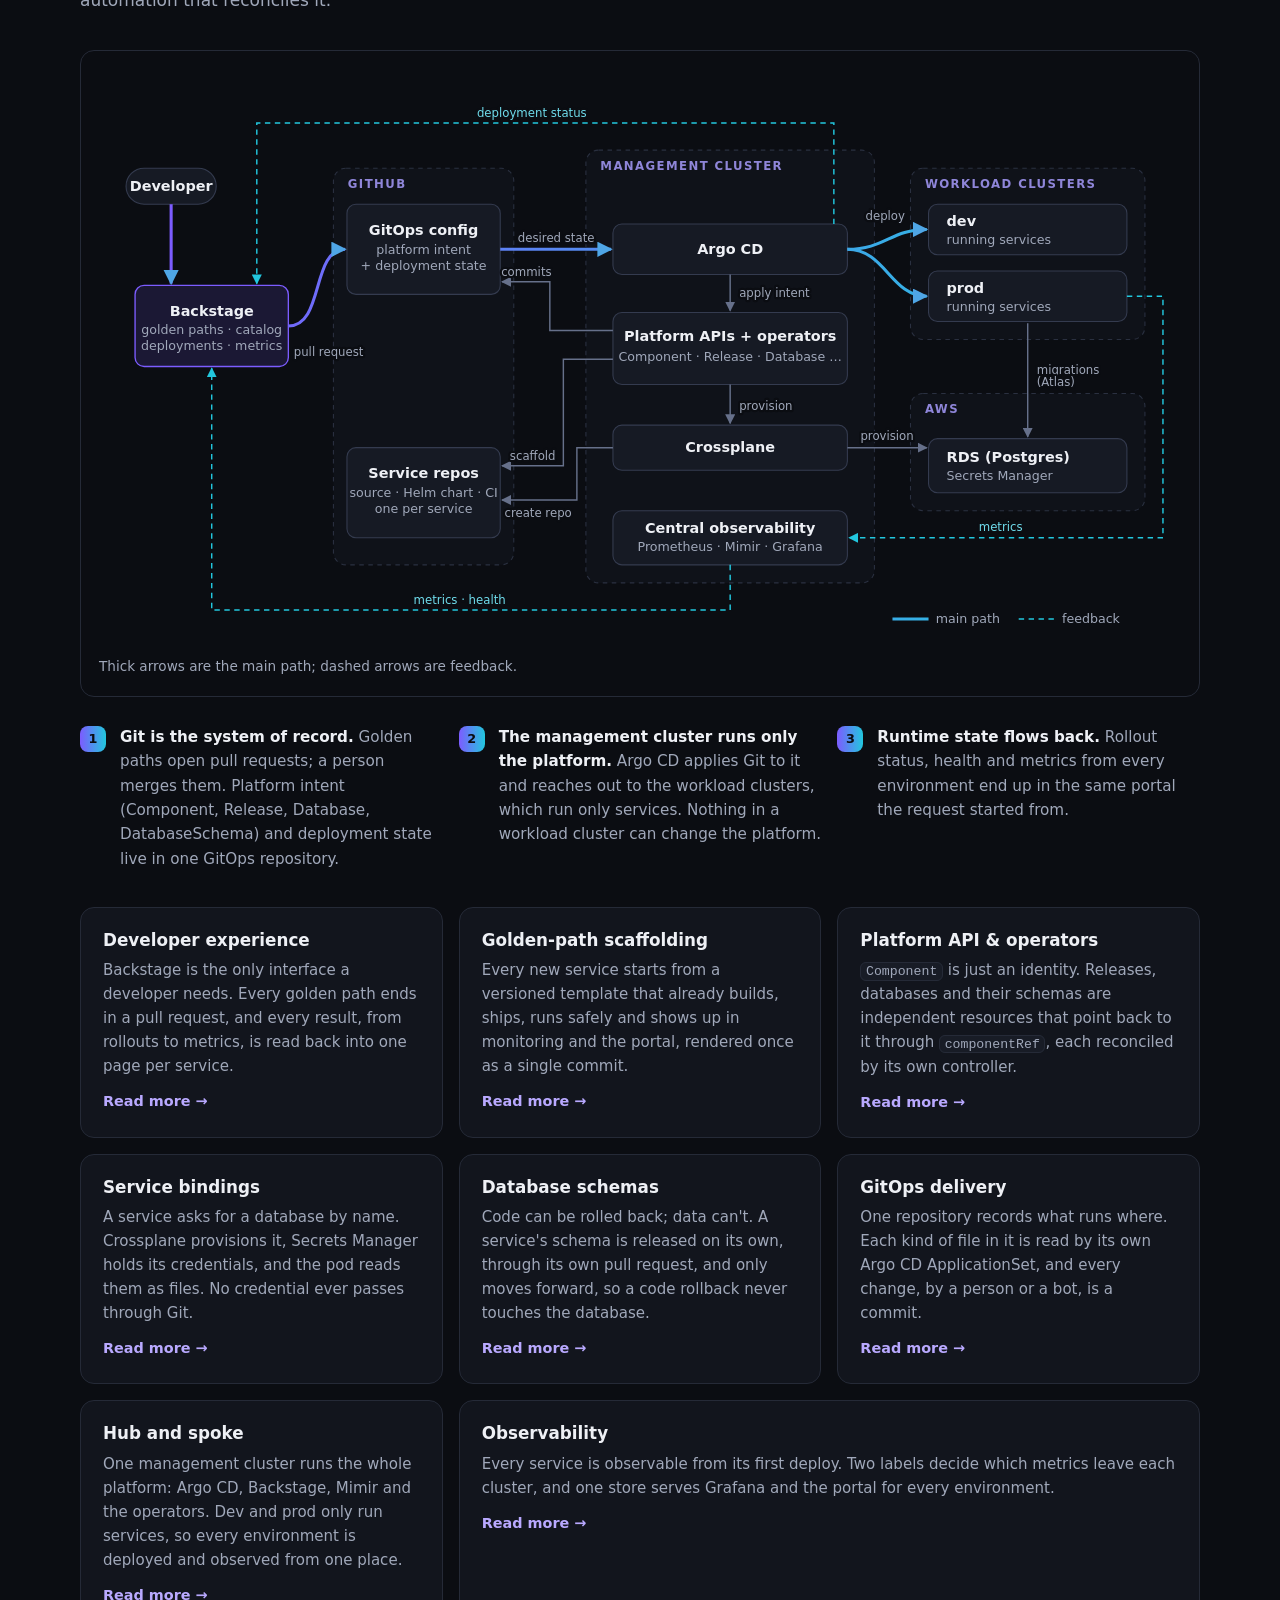
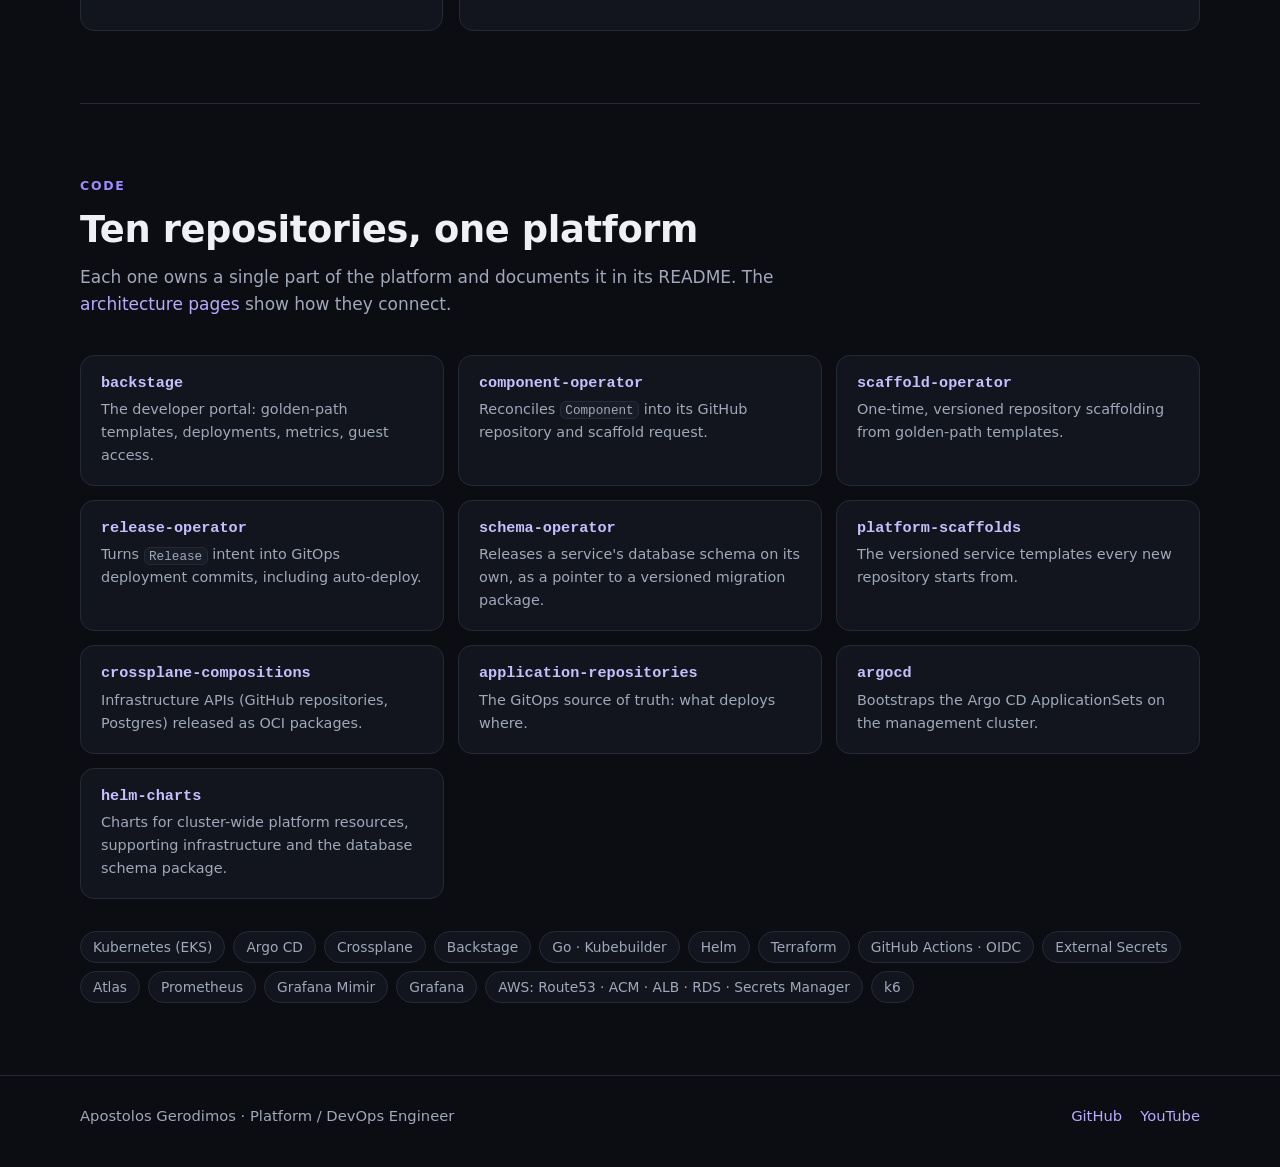
==== commit 56c0e06c: "Point the hero code link at the code section and reword it Co-Authored-By: Claude Opus 5.5 <noreply@" ====
--- a/index.html
+++ b/index.html
@@ -54,7 +54,7 @@
           <span data-when="offline"><strong>Offline right now.</strong> Its EKS clusters only run while I'm working on the platform, to keep AWS costs down. The golden-path videos show a real run; this turns green by itself when it's back.</span>
         </span>
       </span>
-      <a class="link-cta" href="https://github.com/entr0pian">View source on GitHub →</a>
+      <a class="link-cta" href="#code">Browse the code ↓</a>
     </div>
     <p class="byline">Designed and built by <a href="https://www.linkedin.com/in/tolis-gerodimos" rel="me">Apostolos Gerodimos</a> · Platform / DevOps Engineer</p>
     <ul class="tech-row" aria-label="Built with"><li>Kubernetes</li><li>Go</li><li>Argo CD</li><li>Backstage</li><li>Crossplane</li><li>AWS</li></ul>
@@ -172,8 +172,8 @@
     <section id="code" class="section wrap">
       <div class="section-head">
         <p class="eyebrow">Code</p>
-        <h2>Every part is public</h2>
-        <p>Each repository's README explains its part; the <a href="#architecture">architecture pages</a> show how they fit together.</p>
+        <h2>Ten repositories, one platform</h2>
+        <p>Each one owns a single part of the platform and documents it in its README. The <a href="#architecture">architecture pages</a> show how they connect.</p>
       </div>
       <div class="repos">
         <a class="repo" href="https://github.com/entr0pian/backstage"><h3>backstage</h3><p>The developer portal: golden-path templates, deployments, metrics, guest access.</p></a>
@@ -192,10 +192,6 @@
         <li>Helm</li><li>Terraform</li><li>GitHub Actions · OIDC</li><li>External Secrets</li><li>Atlas</li><li>Prometheus</li>
         <li>Grafana Mimir</li><li>Grafana</li><li>AWS: Route53 · ACM · ALB · RDS · Secrets Manager</li><li>k6</li>
       </ul>
-      <p class="note">
-        The live portal is at <a href="https://platform.gerodimos.dev">platform.gerodimos.dev</a> (guest sign-in, read-only).
-        Its clusters only run while I'm working on it, so it may be offline; the golden-path videos above show it end to end.
-      </p>
     </section>
   </main>
 
--- a/styles.css
+++ b/styles.css
@@ -200,7 +200,6 @@
 .repo:hover { text-decoration: none; border-color: #3a4152; background: var(--surface-2); }
 .repo h3 { font-family: var(--mono); font-size: 0.95rem; margin-bottom: 6px; color: #c9bfff; }
 .repo p { color: var(--muted); font-size: 0.9rem; }
-.note { color: var(--muted); font-size: 0.94rem; margin-top: 28px; max-width: 75ch; }
 
 /* Footer */
 .site-footer { border-top: 1px solid var(--border); padding: 28px 0 40px; color: var(--muted); font-size: 0.92rem; }
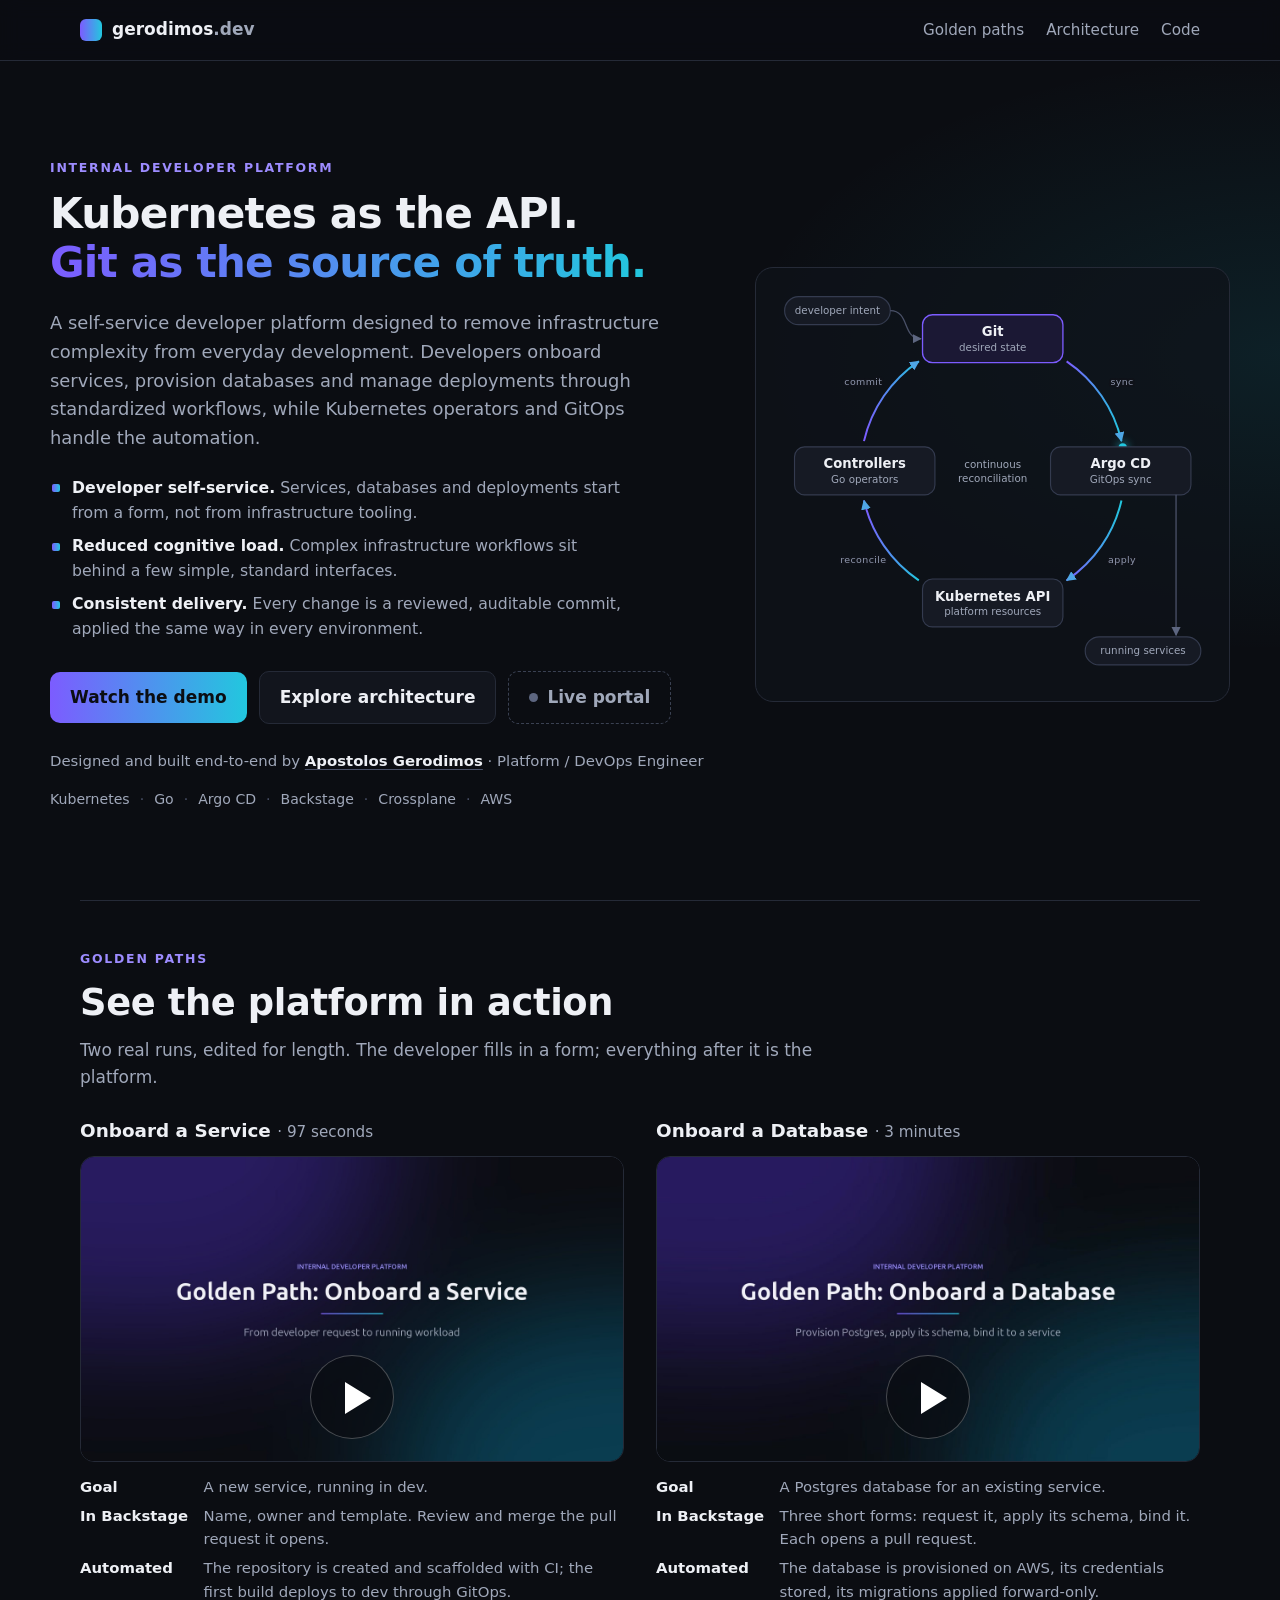
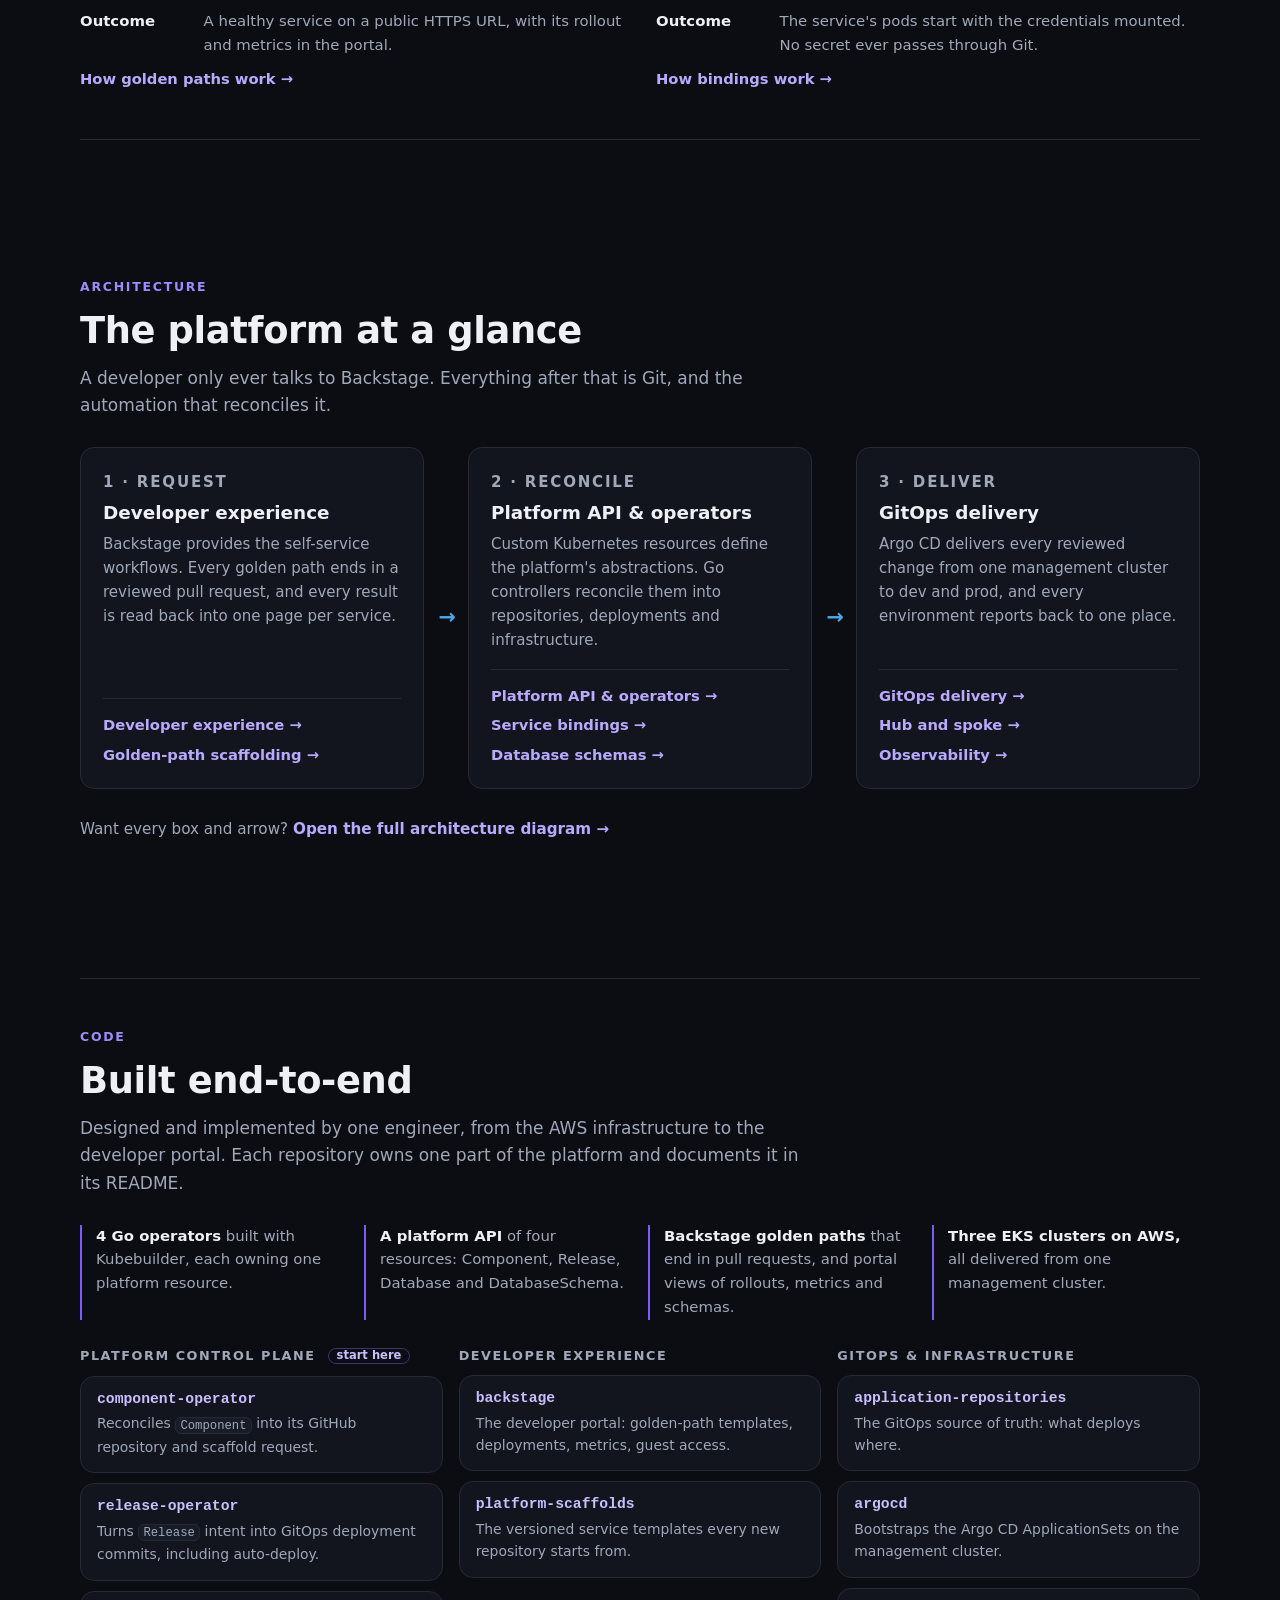
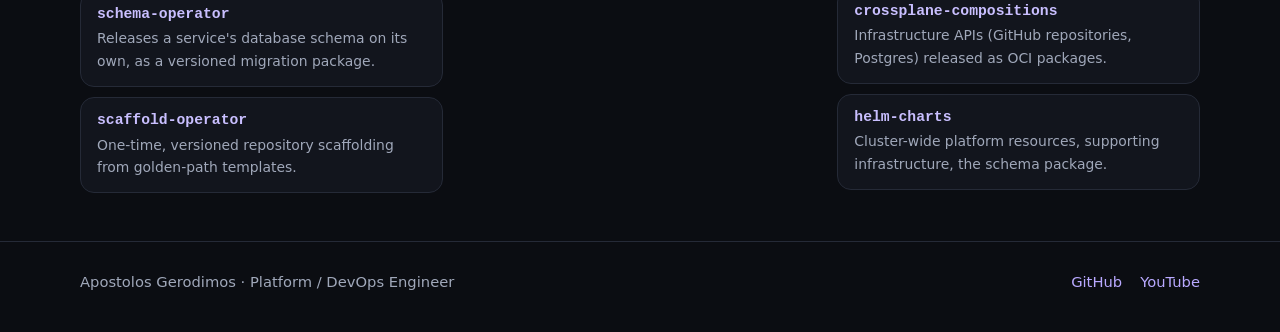
==== commit f4813426: "Simplify the front page into why, what, how and code Co-Authored-By: Claude Opus 5.5 <noreply@anthro" ====
--- a/index.html
+++ b/index.html
@@ -4,14 +4,14 @@
   <meta charset="utf-8">
   <meta name="viewport" content="width=device-width, initial-scale=1">
   <title>Apostolos Gerodimos · Platform Engineering</title>
-  <meta name="description" content="A Kubernetes-native Internal Developer Platform: declarative APIs, custom controllers and GitOps, turning developer intent into running software and infrastructure.">
+  <meta name="description" content="A self-service developer platform, designed and built end-to-end: developers onboard services, provision databases and manage deployments through standardized workflows, while Kubernetes operators and GitOps handle the automation.">
   <meta property="og:title" content="Apostolos Gerodimos · Platform Engineering">
-  <meta property="og:description" content="Kubernetes as the API. Git as the source of truth. A Kubernetes-native Internal Developer Platform built around custom controllers and GitOps.">
+  <meta property="og:description" content="Kubernetes as the API. Git as the source of truth. A self-service developer platform where Kubernetes operators and GitOps handle the automation.">
   <meta property="og:image" content="https://gerodimos.dev/assets/onboard-a-service.jpg">
   <meta property="og:url" content="https://gerodimos.dev/">
   <meta name="twitter:card" content="summary_large_image">
   <link rel="icon" href="assets/favicon.svg" type="image/svg+xml">
-  <link rel="stylesheet" href="styles.css?v=2026-10-09.3">
+  <link rel="stylesheet" href="styles.css?v=2026-10-12">
 </head>
 <body>
   <header class="site-header">
@@ -30,23 +30,29 @@
 
   <main id="top">
     <!-- Hero -->
-    <section class="hero"><div class="wrap hero-grid">
+    <section class="hero slide"><div class="wrap hero-grid">
   <div class="hero-copy">
     <p class="eyebrow">Internal Developer Platform</p>
     <h1>Kubernetes as the API.<br><span class="grad">Git as the source of&nbsp;truth.</span></h1>
-    <p class="lede">A Kubernetes-native developer platform built around declarative APIs, custom controllers and
-      GitOps workflows, turning developer intent into running software and infrastructure.</p>
+    <p class="lede">A self-service developer platform designed to remove infrastructure complexity from everyday
+      development. Developers onboard services, provision databases and manage deployments through standardized
+      workflows, while Kubernetes operators and GitOps handle the automation.</p>
+    <ul class="outcomes">
+      <li><strong>Developer self-service.</strong> Services, databases and deployments start from a form, not from infrastructure tooling.</li>
+      <li><strong>Reduced cognitive load.</strong> Complex infrastructure workflows sit behind a few simple, standard interfaces.</li>
+      <li><strong>Consistent delivery.</strong> Every change is a reviewed, auditable commit, applied the same way in every environment.</li>
+    </ul>
     <div class="cta">
       <span class="tipped tip-start">
-        <a class="btn primary" href="#architecture" aria-describedby="arch-tip">Explore architecture</a>
-        <span class="tip" id="arch-tip" role="tooltip">How it fits together: one page per area, each with its design choices, trade-offs and what isn't built yet.</span>
+        <a class="btn primary" href="#demo" aria-describedby="paths-tip">Watch the demo</a>
+        <span class="tip" id="paths-tip" role="tooltip">Two recorded runs, from the Backstage form to running software: onboard a service (97&nbsp;s) and a database (3&nbsp;min).</span>
       </span>
       <span class="tipped tip-start">
-        <a class="btn" href="#demo" aria-describedby="paths-tip">Watch golden paths</a>
-        <span class="tip" id="paths-tip" role="tooltip">Two recorded runs, from the Backstage form to running software: onboard a service (97&nbsp;s) and a database (3&nbsp;min).</span>
+        <a class="btn" href="#architecture" aria-describedby="arch-tip">Explore architecture</a>
+        <span class="tip" id="arch-tip" role="tooltip">How it fits together, then one page per area with its design choices, trade-offs and what isn't built yet.</span>
       </span>
       <span class="tipped live" data-live="unknown">
-        <a class="btn" href="https://platform.gerodimos.dev" aria-describedby="live-tip"><span class="dot" aria-hidden="true"></span>View demo</a>
+        <a class="btn" href="https://platform.gerodimos.dev" aria-describedby="live-tip"><span class="dot" aria-hidden="true"></span>Live portal</a>
         <span class="tip" id="live-tip" role="tooltip">
           <span data-when="unknown">The live portal: Backstage on EKS, guest sign-in, read-only. It only runs while I'm working on it, so it may be offline.</span>
           <span data-when="checking">Checking whether the live platform is up…</span>
@@ -54,144 +60,137 @@
           <span data-when="offline"><strong>Offline right now.</strong> Its EKS clusters only run while I'm working on the platform, to keep AWS costs down. The golden-path videos show a real run; this turns green by itself when it's back.</span>
         </span>
       </span>
-      <a class="link-cta" href="#code">Browse the code ↓</a>
     </div>
-    <p class="byline">Designed and built by <a href="https://www.linkedin.com/in/tolis-gerodimos" rel="me">Apostolos Gerodimos</a> · Platform / DevOps Engineer</p>
+    <p class="byline">Designed and built end-to-end by <a href="https://www.linkedin.com/in/tolis-gerodimos" rel="me">Apostolos Gerodimos</a> · Platform / DevOps Engineer</p>
     <ul class="tech-row" aria-label="Built with"><li>Kubernetes</li><li>Go</li><li>Argo CD</li><li>Backstage</li><li>Crossplane</li><li>AWS</li></ul>
   </div>
   <figure class="visual hero-visual"><svg viewBox="0 0 520 470" role="img" aria-labelledby="a-t"><title id="a-t">The reconciliation loop: developer intent enters Git; Argo CD syncs it into the Kubernetes platform API; controllers reconcile it and commit desired state back to Git; Argo CD delivers the running services.</title><defs><linearGradient id="v-grad" x1="0" y1="0" x2="1" y2="0"><stop offset="0" stop-color="#7c5cff"/><stop offset="1" stop-color="#22c7de"/></linearGradient><marker id="v-arrow" viewBox="0 0 10 10" refX="9" refY="5" markerWidth="7" markerHeight="7" orient="auto-start-reverse"><path d="M0,0 L10,5 L0,10 z" fill="#5d6680"/></marker><marker id="v-arrow-hi" viewBox="0 0 10 10" refX="9" refY="5" markerWidth="5" markerHeight="5" orient="auto-start-reverse"><path d="M0,0 L10,5 L0,10 z" fill="#4fa6e6"/></marker></defs><path class="v-edge-hi" d="M349.5,86.4 A160,160 0 0 1 415.9,183.0" marker-end="url(#v-arrow-hi)"/><text class="v-label" x="416.6" y="115.4" text-anchor="middle">sync</text><path class="v-edge-hi" d="M415.9,255.0 A160,160 0 0 1 349.5,351.6" marker-end="url(#v-arrow-hi)"/><text class="v-label" x="416.6" y="330.6" text-anchor="middle">apply</text><path class="v-edge-hi" d="M170.5,351.6 A160,160 0 0 1 104.1,255.0" marker-end="url(#v-arrow-hi)"/><text class="v-label" x="103.4" y="330.6" text-anchor="middle">reconcile</text><path class="v-edge-hi" d="M104.1,183.0 A160,160 0 0 1 170.5,86.4" marker-end="url(#v-arrow-hi)"/><text class="v-label" x="103.4" y="115.4" text-anchor="middle">commit</text><circle r="5" class="v-pulse"><animateMotion dur="7s" repeatCount="indefinite" path="M260,59 A160,160 0 0 1 420,219 A160,160 0 0 1 260,379 A160,160 0 0 1 100,219 A160,160 0 0 1 260,59"/></circle><rect class="v-node-hi" x="175" y="30" width="170" height="58" rx="12"/><text class="v-t" x="260.0" y="56.0" text-anchor="middle">Git</text><text class="v-s" x="260.0" y="74.0" text-anchor="middle">desired state</text><rect class="v-node" x="330" y="190" width="170" height="58" rx="12"/><text class="v-t" x="415.0" y="216.0" text-anchor="middle">Argo CD</text><text class="v-s" x="415.0" y="234.0" text-anchor="middle">GitOps sync</text><rect class="v-node" x="175" y="350" width="170" height="58" rx="12"/><text class="v-t" x="260.0" y="376.0" text-anchor="middle">Kubernetes API</text><text class="v-s" x="260.0" y="394.0" text-anchor="middle">platform resources</text><rect class="v-node" x="20" y="190" width="170" height="58" rx="12"/><text class="v-t" x="105.0" y="216.0" text-anchor="middle">Controllers</text><text class="v-s" x="105.0" y="234.0" text-anchor="middle">Go operators</text><text class="v-s" x="260" y="215" text-anchor="middle">continuous</text><text class="v-s" x="260" y="233" text-anchor="middle">reconciliation</text><rect class="v-node" x="8" y="8" width="128" height="34" rx="17"/><text class="v-s" x="72" y="29" text-anchor="middle">developer intent</text><path class="v-edge" d="M136,25 C160,25 150,59 173,59" marker-end="url(#v-arrow)"/><path class="v-edge" d="M482,248 V418" marker-end="url(#v-arrow)"/><rect class="v-node" x="372" y="420" width="140" height="34" rx="17"/><text class="v-s" x="442" y="441" text-anchor="middle">running services</text></svg></figure>
 </div></section>
 
-    <!-- Demo -->
-    <section id="demo" class="section wrap">
+    <!-- Golden paths -->
+    <section id="demo" class="section slide wrap">
       <div class="section-head">
         <p class="eyebrow">Golden paths</p>
         <h2>See the platform in action</h2>
-        <p>Two golden paths, each a real run edited for length. The developer only fills in forms; everything after them is the platform.</p>
-      </div>
-
-      <h3 class="path-title" id="demo-service">Onboard a Service <span class="muted">· 97 seconds</span></h3>
-      <div class="video" data-video-id="oI3ZWVAUfhw">
-        <a class="video-facade" href="https://youtu.be/oI3ZWVAUfhw" aria-label="Play the Onboard a Service demo">
-          <img src="assets/onboard-a-service.jpg" alt="Golden Path: Onboard a Service — from developer request to running workload" width="1280" height="720" loading="lazy">
-          <span class="play" aria-hidden="true"></span>
-        </a>
-      </div>
-
-      <ol class="steps">
-        <li><span class="n">1</span><div><h4>Define the service</h4><p>Name, owner, scaffold template and version, auto-deploy to dev. That's the whole developer input.</p></div></li>
-        <li><span class="n">2</span><div><h4>The platform takes over</h4><p>Backstage opens a pull request with a <code>Component</code> and its first <code>Release</code>. A human reviews and merges it, like any change.</p></div></li>
-        <li><span class="n">3</span><div><h4>GitOps deploys it</h4><p>Argo CD syncs the merge; Crossplane creates the GitHub repo and its webhook; an operator commits the scaffold; CI builds the image.</p></div></li>
-        <li><span class="n">4</span><div><h4>Healthy and observable</h4><p>The first green build rolls out to dev on its own. Rollout state, metrics and a public HTTPS endpoint appear in the portal.</p></div></li>
-      </ol>
-
-      <h3 class="path-title" id="demo-database">Onboard a Database <span class="muted">· 3 minutes</span></h3>
-      <div class="video" data-video-id="qae-XF0U0n8">
-        <a class="video-facade" href="https://youtu.be/qae-XF0U0n8" aria-label="Play the Onboard a Database demo">
-          <img src="assets/onboard-a-database.jpg" alt="Golden Path: Onboard a Database — provision Postgres, apply its schema, bind it to a service" width="1280" height="720" loading="lazy">
-          <span class="play" aria-hidden="true"></span>
-        </a>
-      </div>
-
-      <ol class="steps">
-        <li><span class="n">1</span><div><h4>Request a database</h4><p>Pick the service, the environment and a size. Backstage opens a pull request with one <code>Database</code>.</p></div></li>
-        <li><span class="n">2</span><div><h4>Crossplane provisions it</h4><p>Argo CD syncs the merge; Crossplane creates a real RDS Postgres with its network and password, and publishes the connection details to Secrets Manager.</p></div></li>
-        <li><span class="n">3</span><div><h4>Apply the schema</h4><p>A second pull request adds a <code>DatabaseSchema</code> pointing at a published version. Atlas applies its migrations, forward-only.</p></div></li>
-        <li><span class="n">4</span><div><h4>Bind it to the service</h4><p>A third pull request names the database on the service's <code>Release</code>. The new pods start with its credentials mounted as files.</p></div></li>
-      </ol>
+        <p>Two real runs, edited for length. The developer fills in a form; everything after it is the platform.</p>
+      </div>
+
+      <div class="paths">
+        <article class="path">
+          <h3 class="path-title" id="demo-service">Onboard a Service <span class="muted">· 97 seconds</span></h3>
+          <div class="video" data-video-id="oI3ZWVAUfhw">
+            <a class="video-facade" href="https://youtu.be/oI3ZWVAUfhw" aria-label="Play the Onboard a Service demo">
+              <img src="assets/onboard-a-service.jpg" alt="Golden Path: Onboard a Service — from developer request to running workload" width="1280" height="720" loading="lazy">
+              <span class="play" aria-hidden="true"></span>
+            </a>
+          </div>
+          <dl class="path-sum">
+            <div><dt>Goal</dt><dd>A new service, running in dev.</dd></div>
+            <div><dt>In Backstage</dt><dd>Name, owner and template. Review and merge the pull request it opens.</dd></div>
+            <div><dt>Automated</dt><dd>The repository is created and scaffolded with CI; the first build deploys to dev through GitOps.</dd></div>
+            <div><dt>Outcome</dt><dd>A healthy service on a public HTTPS URL, with its rollout and metrics in the portal.</dd></div>
+          </dl>
+          <a class="more" href="architecture/developer-experience/">How golden paths work →</a>
+        </article>
+
+        <article class="path">
+          <h3 class="path-title" id="demo-database">Onboard a Database <span class="muted">· 3 minutes</span></h3>
+          <div class="video" data-video-id="qae-XF0U0n8">
+            <a class="video-facade" href="https://youtu.be/qae-XF0U0n8" aria-label="Play the Onboard a Database demo">
+              <img src="assets/onboard-a-database.jpg" alt="Golden Path: Onboard a Database — provision Postgres, apply its schema, bind it to a service" width="1280" height="720" loading="lazy">
+              <span class="play" aria-hidden="true"></span>
+            </a>
+          </div>
+          <dl class="path-sum">
+            <div><dt>Goal</dt><dd>A Postgres database for an existing service.</dd></div>
+            <div><dt>In Backstage</dt><dd>Three short forms: request it, apply its schema, bind it. Each opens a pull request.</dd></div>
+            <div><dt>Automated</dt><dd>The database is provisioned on AWS, its credentials stored, its migrations applied forward-only.</dd></div>
+            <div><dt>Outcome</dt><dd>The service's pods start with the credentials mounted. No secret ever passes through Git.</dd></div>
+          </dl>
+          <a class="more" href="architecture/service-bindings/">How bindings work →</a>
+        </article>
+      </div>
     </section>
 
     <!-- Architecture -->
-    <section id="architecture" class="section wrap">
+    <section id="architecture" class="section slide wrap">
       <div class="section-head">
         <p class="eyebrow">Architecture</p>
         <h2>The platform at a glance</h2>
         <p>A developer only ever talks to Backstage. Everything after that is Git, and the automation that reconciles it.</p>
       </div>
 
-      <figure class="diagram">
-        <div class="diagram-scroll">
-          <img src="assets/architecture.svg?v=2026-10-08" width="1200" height="640" loading="lazy"
-               alt="Architecture: Developer to Backstage, which opens a pull request on the GitOps config in GitHub. Argo CD on the management cluster applies it: platform intent to the platform APIs and operators, applications to the dev and prod workload clusters. Operators commit deployment state back to Git and scaffold service repositories; Crossplane creates the repositories and provisions RDS and Secrets Manager on AWS. Metrics and deployment status flow back to Backstage.">
-        </div>
-        <figcaption><span class="scroll-hint">Scroll sideways to see all of it. </span>Thick arrows are the main path; dashed arrows are feedback.</figcaption>
-      </figure>
-
-      <ol class="read">
-        <li><strong>Git is the system of record.</strong> Golden paths open pull requests; a person merges them. Platform intent (Component, Release, Database, DatabaseSchema) and deployment state live in one GitOps repository.</li>
-        <li><strong>The management cluster runs only the platform.</strong> Argo CD applies Git to it and reaches out to the workload clusters, which run only services. Nothing in a workload cluster can change the platform.</li>
-        <li><strong>Runtime state flows back.</strong> Rollout status, health and metrics from every environment end up in the same portal the request started from.</li>
+      <ol class="pillars">
+        <li class="card pillar">
+          <p class="pillar-step">1 · Request</p>
+          <h3>Developer experience</h3>
+          <p>Backstage provides the self-service workflows. Every golden path ends in a reviewed pull request, and every result is read back into one page per service.</p>
+          <ul class="sublinks">
+            <li><a href="architecture/developer-experience/">Developer experience →</a></li>
+            <li><a href="architecture/scaffolding/">Golden-path scaffolding →</a></li>
+          </ul>
+        </li>
+        <li class="card pillar">
+          <p class="pillar-step">2 · Reconcile</p>
+          <h3>Platform API &amp; operators</h3>
+          <p>Custom Kubernetes resources define the platform's abstractions. Go controllers reconcile them into repositories, deployments and infrastructure.</p>
+          <ul class="sublinks">
+            <li><a href="architecture/platform-api/">Platform API &amp; operators →</a></li>
+            <li><a href="architecture/service-bindings/">Service bindings →</a></li>
+            <li><a href="architecture/database-schemas/">Database schemas →</a></li>
+          </ul>
+        </li>
+        <li class="card pillar">
+          <p class="pillar-step">3 · Deliver</p>
+          <h3>GitOps delivery</h3>
+          <p>Argo CD delivers every reviewed change from one management cluster to dev and prod, and every environment reports back to one place.</p>
+          <ul class="sublinks">
+            <li><a href="architecture/gitops-delivery/">GitOps delivery →</a></li>
+            <li><a href="architecture/hub-and-spoke/">Hub and spoke →</a></li>
+            <li><a href="architecture/observability/">Observability →</a></li>
+          </ul>
+        </li>
       </ol>
 
-      <div class="areas">
-        <a class="card" href="architecture/developer-experience/">
-          <h3>Developer experience</h3>
-          <p>Backstage is the only interface a developer needs. Every golden path ends in a pull request, and every result, from rollouts to metrics, is read back into one page per service.</p>
-          <span class="read-more">Read more →</span>
-        </a>
-        <a class="card" href="architecture/scaffolding/">
-          <h3>Golden-path scaffolding</h3>
-          <p>Every new service starts from a versioned template that already builds, ships, runs safely and shows up in monitoring and the portal, rendered once as a single commit.</p>
-          <span class="read-more">Read more →</span>
-        </a>
-        <a class="card" href="architecture/platform-api/">
-          <h3>Platform API &amp; operators</h3>
-          <p><code>Component</code> is just an identity. Releases, databases and their schemas are independent resources that point back to it through <code>componentRef</code>, each reconciled by its own controller.</p>
-          <span class="read-more">Read more →</span>
-        </a>
-        <a class="card" href="architecture/service-bindings/">
-          <h3>Service bindings</h3>
-          <p>A service asks for a database by name. Crossplane provisions it, Secrets Manager holds its credentials, and the pod reads them as files. No credential ever passes through Git.</p>
-          <span class="read-more">Read more →</span>
-        </a>
-        <a class="card" href="architecture/database-schemas/">
-          <h3>Database schemas</h3>
-          <p>Code can be rolled back; data can't. A service's schema is released on its own, through its own pull request, and only moves forward, so a code rollback never touches the database.</p>
-          <span class="read-more">Read more →</span>
-        </a>
-        <a class="card" href="architecture/gitops-delivery/">
-          <h3>GitOps delivery</h3>
-          <p>One repository records what runs where. Each kind of file in it is read by its own Argo CD ApplicationSet, and every change, by a person or a bot, is a commit.</p>
-          <span class="read-more">Read more →</span>
-        </a>
-        <a class="card" href="architecture/hub-and-spoke/">
-          <h3>Hub and spoke</h3>
-          <p>One management cluster runs the whole platform: Argo CD, Backstage, Mimir and the operators. Dev and prod only run services, so every environment is deployed and observed from one place.</p>
-          <span class="read-more">Read more →</span>
-        </a>
-        <a class="card" href="architecture/observability/">
-          <h3>Observability</h3>
-          <p>Every service is observable from its first deploy. Two labels decide which metrics leave each cluster, and one store serves Grafana and the portal for every environment.</p>
-          <span class="read-more">Read more →</span>
-        </a>
-      </div>
+      <p class="after-note">Want every box and arrow? <a href="architecture/overview/">Open the full architecture diagram →</a></p>
     </section>
 
-
     <!-- Code -->
-    <section id="code" class="section wrap">
+    <section id="code" class="section slide wrap">
       <div class="section-head">
         <p class="eyebrow">Code</p>
-        <h2>Ten repositories, one platform</h2>
-        <p>Each one owns a single part of the platform and documents it in its README. The <a href="#architecture">architecture pages</a> show how they connect.</p>
-      </div>
-      <div class="repos">
-        <a class="repo" href="https://github.com/entr0pian/backstage"><h3>backstage</h3><p>The developer portal: golden-path templates, deployments, metrics, guest access.</p></a>
-        <a class="repo" href="https://github.com/entr0pian/component-operator"><h3>component-operator</h3><p>Reconciles <code>Component</code> into its GitHub repository and scaffold request.</p></a>
-        <a class="repo" href="https://github.com/entr0pian/scaffold-operator"><h3>scaffold-operator</h3><p>One-time, versioned repository scaffolding from golden-path templates.</p></a>
-        <a class="repo" href="https://github.com/entr0pian/release-operator"><h3>release-operator</h3><p>Turns <code>Release</code> intent into GitOps deployment commits, including auto-deploy.</p></a>
-        <a class="repo" href="https://github.com/entr0pian/schema-operator"><h3>schema-operator</h3><p>Releases a service's database schema on its own, as a pointer to a versioned migration package.</p></a>
-        <a class="repo" href="https://github.com/entr0pian/platform-scaffolds"><h3>platform-scaffolds</h3><p>The versioned service templates every new repository starts from.</p></a>
-        <a class="repo" href="https://github.com/entr0pian/crossplane-compositions"><h3>crossplane-compositions</h3><p>Infrastructure APIs (GitHub repositories, Postgres) released as OCI packages.</p></a>
-        <a class="repo" href="https://github.com/entr0pian/application-repositories"><h3>application-repositories</h3><p>The GitOps source of truth: what deploys where.</p></a>
-        <a class="repo" href="https://github.com/entr0pian/argocd"><h3>argocd</h3><p>Bootstraps the Argo CD ApplicationSets on the management cluster.</p></a>
-        <a class="repo" href="https://github.com/entr0pian/helm-charts"><h3>helm-charts</h3><p>Charts for cluster-wide platform resources, supporting infrastructure and the database schema package.</p></a>
-      </div>
-      <ul class="stack" aria-label="Technology">
-        <li>Kubernetes (EKS)</li><li>Argo CD</li><li>Crossplane</li><li>Backstage</li><li>Go · Kubebuilder</li>
-        <li>Helm</li><li>Terraform</li><li>GitHub Actions · OIDC</li><li>External Secrets</li><li>Atlas</li><li>Prometheus</li>
-        <li>Grafana Mimir</li><li>Grafana</li><li>AWS: Route53 · ACM · ALB · RDS · Secrets Manager</li><li>k6</li>
+        <h2>Built end-to-end</h2>
+        <p>Designed and implemented by one engineer, from the AWS infrastructure to the developer portal. Each repository owns one part of the platform and documents it in its README.</p>
+      </div>
+
+      <ul class="built">
+        <li><strong>4 Go operators</strong> built with Kubebuilder, each owning one platform resource.</li>
+        <li><strong>A platform API</strong> of four resources: Component, Release, Database and DatabaseSchema.</li>
+        <li><strong>Backstage golden paths</strong> that end in pull requests, and portal views of rollouts, metrics and schemas.</li>
+        <li><strong>Three EKS clusters on AWS,</strong> all delivered from one management cluster.</li>
       </ul>
+
+      <div class="repo-groups">
+        <div class="repo-group">
+          <h3>Platform control plane <span class="tag-inline">start here</span></h3>
+          <a class="repo" href="https://github.com/entr0pian/component-operator"><h4>component-operator</h4><p>Reconciles <code>Component</code> into its GitHub repository and scaffold request.</p></a>
+          <a class="repo" href="https://github.com/entr0pian/release-operator"><h4>release-operator</h4><p>Turns <code>Release</code> intent into GitOps deployment commits, including auto-deploy.</p></a>
+          <a class="repo" href="https://github.com/entr0pian/schema-operator"><h4>schema-operator</h4><p>Releases a service's database schema on its own, as a versioned migration package.</p></a>
+          <a class="repo" href="https://github.com/entr0pian/scaffold-operator"><h4>scaffold-operator</h4><p>One-time, versioned repository scaffolding from golden-path templates.</p></a>
+        </div>
+        <div class="repo-group">
+          <h3>Developer experience</h3>
+          <a class="repo" href="https://github.com/entr0pian/backstage"><h4>backstage</h4><p>The developer portal: golden-path templates, deployments, metrics, guest access.</p></a>
+          <a class="repo" href="https://github.com/entr0pian/platform-scaffolds"><h4>platform-scaffolds</h4><p>The versioned service templates every new repository starts from.</p></a>
+        </div>
+        <div class="repo-group">
+          <h3>GitOps &amp; infrastructure</h3>
+          <a class="repo" href="https://github.com/entr0pian/application-repositories"><h4>application-repositories</h4><p>The GitOps source of truth: what deploys where.</p></a>
+          <a class="repo" href="https://github.com/entr0pian/argocd"><h4>argocd</h4><p>Bootstraps the Argo CD ApplicationSets on the management cluster.</p></a>
+          <a class="repo" href="https://github.com/entr0pian/crossplane-compositions"><h4>crossplane-compositions</h4><p>Infrastructure APIs (GitHub repositories, Postgres) released as OCI packages.</p></a>
+          <a class="repo" href="https://github.com/entr0pian/helm-charts"><h4>helm-charts</h4><p>Cluster-wide platform resources, supporting infrastructure, the schema package.</p></a>
+        </div>
+      </div>
     </section>
   </main>
 
@@ -206,6 +205,6 @@
     </div>
   </footer>
 
-  <script src="main.js?v=2026-10-09" defer></script>
+  <script src="main.js?v=2026-10-12" defer></script>
 </body>
 </html>
--- a/styles.css
+++ b/styles.css
@@ -71,9 +71,10 @@
 .hero-copy h1 { font-size: clamp(2rem, 3.3vw, 2.75rem); font-weight: 750; letter-spacing: -0.02em; line-height: 1.15; }
 .hero-copy .lede { margin-top: 22px; max-width: 54ch; }
 .hero-copy .cta { margin-top: 30px; align-items: center; }
-.link-cta { color: #b9a9ff; font-weight: 600; padding: 12px 6px; }
-/* Three buttons don't leave room for the link in the hero column: give it its own row. */
-.hero-copy .cta .link-cta { flex-basis: 100%; padding: 2px 0 0; font-size: 0.95rem; }
+.outcomes { list-style: none; padding: 0; margin: 22px 0 0; display: grid; gap: 8px; max-width: 58ch; color: var(--muted); font-size: 0.98rem; }
+.outcomes li { position: relative; padding-left: 22px; }
+.outcomes li::before { content: ""; position: absolute; left: 2px; top: 0.62em; width: 8px; height: 8px; border-radius: 2px; background: var(--grad); }
+.outcomes strong { color: var(--text); font-weight: 600; }
 
 /* Hero button bubbles: shown on hover (where hover exists) or keyboard focus. */
 .tipped { position: relative; display: inline-block; --tip-x: -50%; }
@@ -160,8 +161,9 @@
 .section-head p:not(.eyebrow) { color: var(--muted); margin-top: 12px; }
 
 /* Video */
-.path-title { font-size: 1.2rem; margin: 64px 0 16px; scroll-margin-top: 88px; }
-.path-title:first-of-type { margin-top: 0; }
+.paths { display: grid; grid-template-columns: repeat(2, minmax(0, 1fr)); gap: 32px; }
+.path { display: flex; flex-direction: column; }
+.path-title { font-size: 1.15rem; margin: 0 0 14px; scroll-margin-top: 88px; }
 .path-title .muted { font-weight: 500; font-size: 0.95rem; }
 .video { position: relative; aspect-ratio: 16 / 9; border-radius: var(--radius); overflow: hidden; border: 1px solid var(--border); background: #000; }
 .video iframe, .video-facade, .video-facade img { position: absolute; inset: 0; width: 100%; height: 100%; border: 0; }
@@ -177,22 +179,15 @@
 }
 .video-facade:hover .play { transform: scale(1.06); }
 
-.steps { list-style: none; padding: 0; margin: 32px 0 0; display: grid; grid-template-columns: repeat(4, 1fr); gap: 16px; }
-.steps li { display: flex; gap: 14px; }
-.steps .n {
-  flex: none; width: 30px; height: 30px; border-radius: 50%; display: grid; place-items: center;
-  background: var(--grad); color: #0b0d12; font-weight: 700; font-size: 0.9rem;
-}
-.steps h4 { font-size: 1.02rem; margin-bottom: 4px; }
-.steps p { color: var(--muted); font-size: 0.93rem; }
-
-/* Decisions */
-.grid { display: grid; grid-template-columns: repeat(3, 1fr); gap: 16px; }
+.path-sum { margin: 18px 0 0; display: grid; gap: 8px; font-size: 0.93rem; }
+.path-sum div { display: grid; grid-template-columns: 7.5em minmax(0, 1fr); gap: 12px; }
+.path-sum dt { color: var(--text); font-weight: 600; }
+.path-sum dd { margin: 0; color: var(--muted); }
+.more { display: inline-block; margin-top: 14px; font-size: 0.92rem; font-weight: 600; }
+
 .card { background: var(--surface); border: 1px solid var(--border); border-radius: var(--radius); padding: 22px; }
 .card h3 { font-size: 1.05rem; margin-bottom: 8px; }
 .card p { color: var(--muted); font-size: 0.94rem; }
-.stack { list-style: none; padding: 0; margin: 32px 0 0; display: flex; flex-wrap: wrap; gap: 8px; }
-.stack li { font-size: 0.86rem; color: var(--muted); background: var(--surface); border: 1px solid var(--border); border-radius: 999px; padding: 4px 12px; }
 
 /* Repos */
 .repos { display: grid; grid-template-columns: repeat(3, 1fr); gap: 14px; }
@@ -200,6 +195,16 @@
 .repo:hover { text-decoration: none; border-color: #3a4152; background: var(--surface-2); }
 .repo h3 { font-family: var(--mono); font-size: 0.95rem; margin-bottom: 6px; color: #c9bfff; }
 .repo p { color: var(--muted); font-size: 0.9rem; }
+.built { list-style: none; padding: 0; margin: 0 0 36px; display: grid; grid-template-columns: repeat(4, 1fr); gap: 16px; }
+.built li { color: var(--muted); font-size: 0.93rem; padding-left: 14px; border-left: 2px solid var(--accent-a); }
+.built strong { color: var(--text); }
+.repo-groups { display: grid; grid-template-columns: repeat(3, minmax(0, 1fr)); gap: 16px; align-items: start; }
+.repo-group { display: grid; gap: 10px; }
+.repo-group > h3 { font-size: 0.8rem; font-weight: 600; letter-spacing: 0.12em; text-transform: uppercase; color: var(--muted); margin-bottom: 2px; }
+.repo-group .tag-inline { letter-spacing: 0; text-transform: none; color: #c9bfff; border-color: #3b3270; }
+.repo-group .repo { padding: 14px 16px; }
+.repo h4 { font-family: var(--mono); font-size: 0.92rem; margin-bottom: 4px; color: #c9bfff; }
+.repo-group .repo p { font-size: 0.87rem; }
 
 /* Footer */
 .site-footer { border-top: 1px solid var(--border); padding: 28px 0 40px; color: var(--muted); font-size: 0.92rem; }
@@ -208,15 +213,18 @@
 
 /* Responsive */
 @media (max-width: 920px) {
-  .steps { grid-template-columns: repeat(2, 1fr); }
-  .grid, .repos { grid-template-columns: repeat(2, 1fr); }
+  .repos { grid-template-columns: repeat(2, 1fr); }
+  .paths, .repo-groups { grid-template-columns: minmax(0, 1fr); gap: 40px; }
+  .built { grid-template-columns: repeat(2, 1fr); }
 }
 @media (max-width: 600px) {
   body { font-size: 16px; }
   .site-header nav { gap: 10px; }
   .site-header nav a { font-size: 0.8rem; }
   .brand { font-size: 0.95rem; }
-  .steps, .grid, .repos { grid-template-columns: 1fr; }
+  .repos, .built { grid-template-columns: 1fr; }
+  .sublinks { gap: 2px; }
+  .sublinks a, .more { display: inline-block; padding: 5px 0; }
   .section { padding: 56px 0; }
 }
 @media (prefers-reduced-motion: reduce) {
@@ -231,23 +239,37 @@
 .diagram-scroll { overflow-x: auto; -webkit-overflow-scrolling: touch; }
 .diagram img { display: block; width: 100%; min-width: 760px; height: auto; }
 .diagram figcaption { color: var(--muted); font-size: 0.85rem; margin-top: 10px; }
-.read { list-style: none; padding: 0; margin: 28px 0 36px; display: grid; grid-template-columns: repeat(3, 1fr); gap: 16px; counter-reset: read; }
-.read li { position: relative; padding-left: 40px; color: var(--muted); font-size: 0.95rem; counter-increment: read; }
-.read li::before {
-  content: counter(read); position: absolute; left: 0; top: 1px; width: 26px; height: 26px; border-radius: 8px;
-  display: grid; place-items: center; font-size: 0.8rem; font-weight: 700; background: var(--grad); color: #0b0d12;
-}
-.read strong { color: var(--text); }
-.areas { display: grid; grid-template-columns: repeat(3, 1fr); gap: 16px; }
-.card-link { color: var(--text); border-color: #3b3270; background: linear-gradient(135deg, rgba(124, 92, 255, 0.14), rgba(34, 199, 222, 0.06)), var(--surface); }
-.card-link:hover { text-decoration: none; border-color: #5a4bb0; }
+@media (max-width: 600px) { .diagram { padding: 10px; } }
+
+/* Front page: three pillars in a row, arrows between them */
+.pillars { list-style: none; padding: 0; margin: 0; display: grid; grid-template-columns: repeat(3, minmax(0, 1fr)); gap: 44px; }
+.pillar { position: relative; display: flex; flex-direction: column; }
+.pillar:not(:last-child)::after {
+  content: "→"; position: absolute; right: -33px; top: 50%; translate: 0 -50%;
+  color: #4fa6e6; font-size: 1.3rem; font-weight: 600;
+}
+.pillar-step { font-size: 0.78rem; font-weight: 600; letter-spacing: 0.12em; text-transform: uppercase; color: #8f86d9; margin-bottom: 8px; }
+.pillar h3 { font-size: 1.15rem; }
+.card.pillar > p:not(.pillar-step) { flex: 1; }
+.sublinks { list-style: none; padding: 14px 0 0; margin: 16px 0 0; border-top: 1px solid var(--border); display: grid; gap: 6px; font-size: 0.92rem; font-weight: 600; }
+.after-note { margin-top: 28px; color: var(--muted); font-size: 0.95rem; }
+.after-note a { font-weight: 600; }
 @media (max-width: 920px) {
-  .read, .areas { grid-template-columns: repeat(2, 1fr); }
-  .areas > .card:last-child:nth-child(odd) { grid-column: 1 / -1; }
-}
-@media (max-width: 600px) {
-  .read, .areas { grid-template-columns: 1fr; }
-  .diagram { padding: 10px; }
+  .pillars { grid-template-columns: minmax(0, 1fr); gap: 36px; }
+  .pillar:not(:last-child)::after { content: "↓"; right: auto; left: 50%; top: auto; bottom: -32px; translate: -50% 0; }
+}
+
+/* Front page "slides": on roomy desktop screens each section fills the screen and,
+   when a scroll stops near a section's top, gently settles there. Proximity, not
+   mandatory: it never forces a jump, and it's off on phones and for reduced motion. */
+@media (min-width: 981px) and (min-height: 720px) and (prefers-reduced-motion: no-preference) {
+  html:has(.slide) { scroll-snap-type: y proximity; scroll-padding-top: 61px; }
+  .slide { scroll-snap-align: start; }
+  .section.slide .section-head { margin-bottom: 28px; }
+  .section.slide .built { margin-bottom: 28px; }
+  .section.slide .path-sum { margin-top: 14px; gap: 5px; }
+  .section.slide .more { margin-top: 10px; }
+  .section.slide { min-height: calc(100vh - 61px); padding: 48px 0; display: flex; flex-direction: column; justify-content: center; }
 }
 @media (min-width: 761px) { .diagram figcaption .scroll-hint { display: none; } }
 
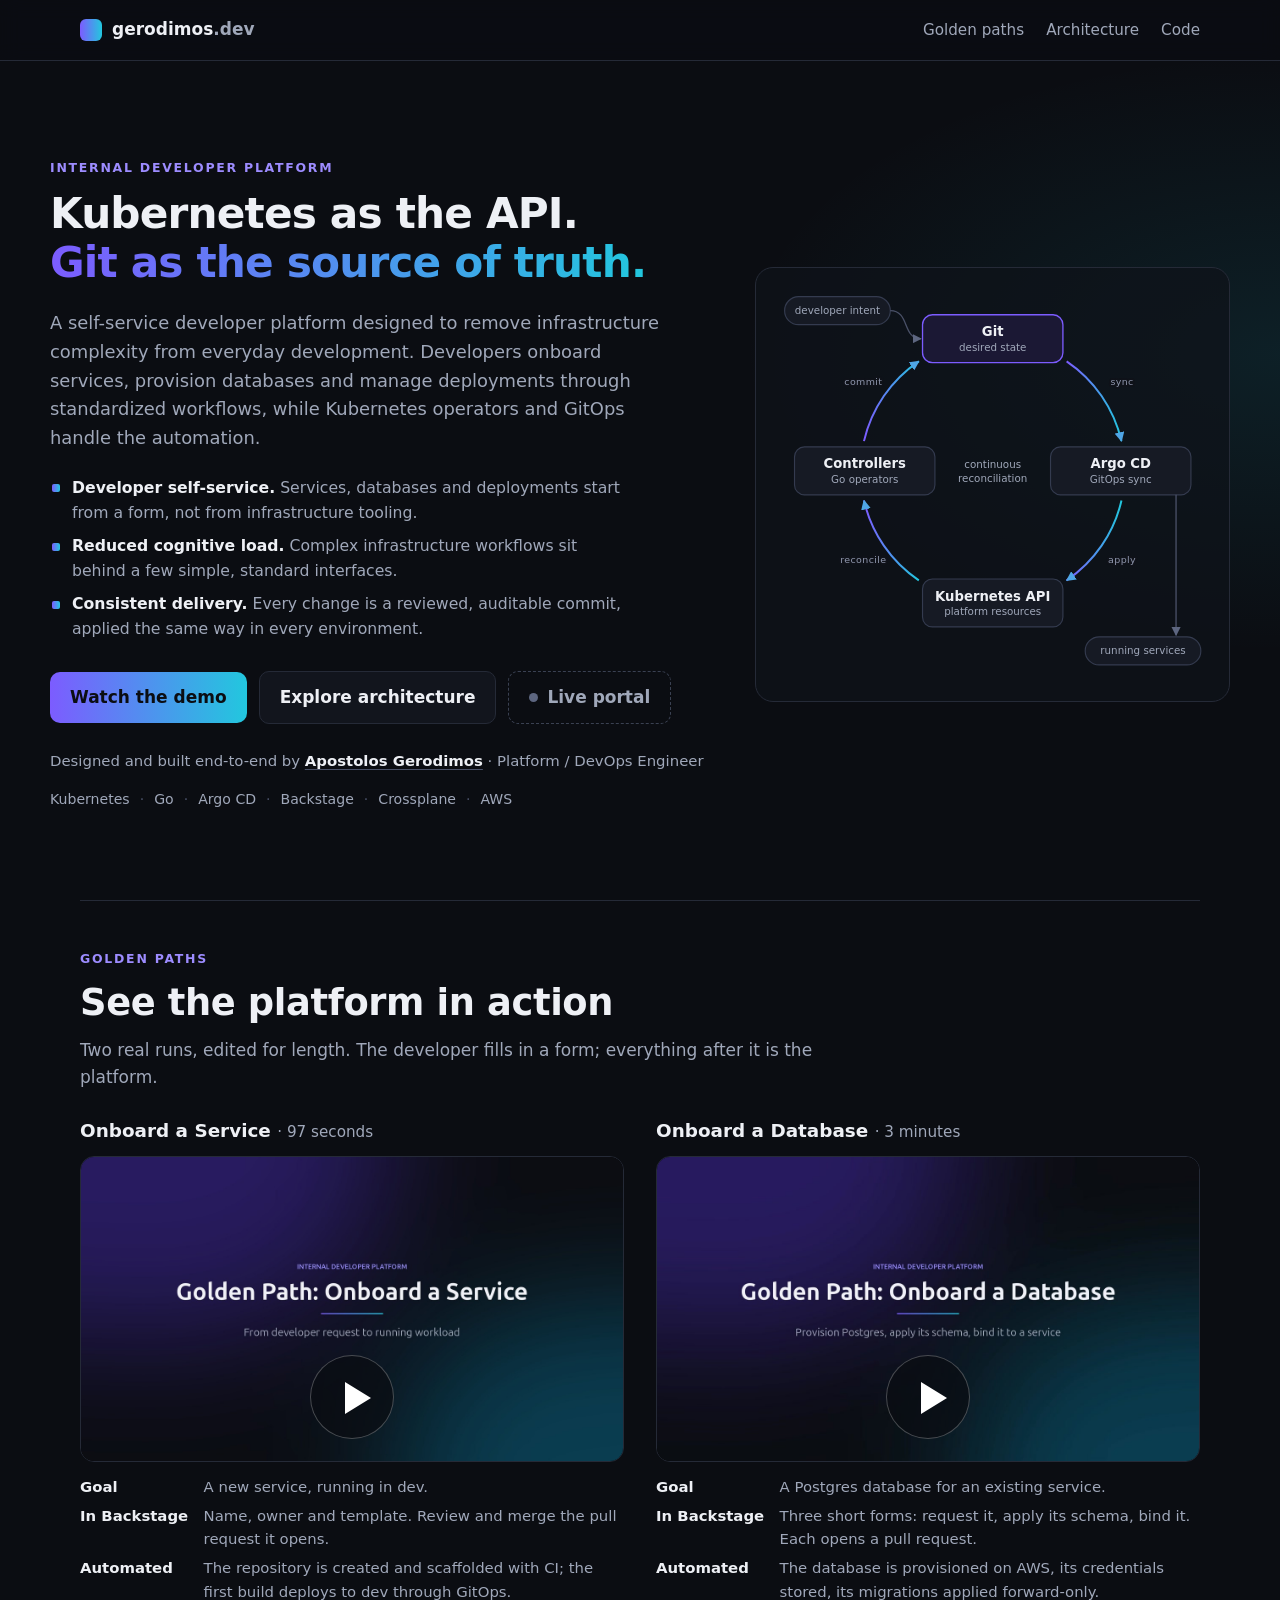
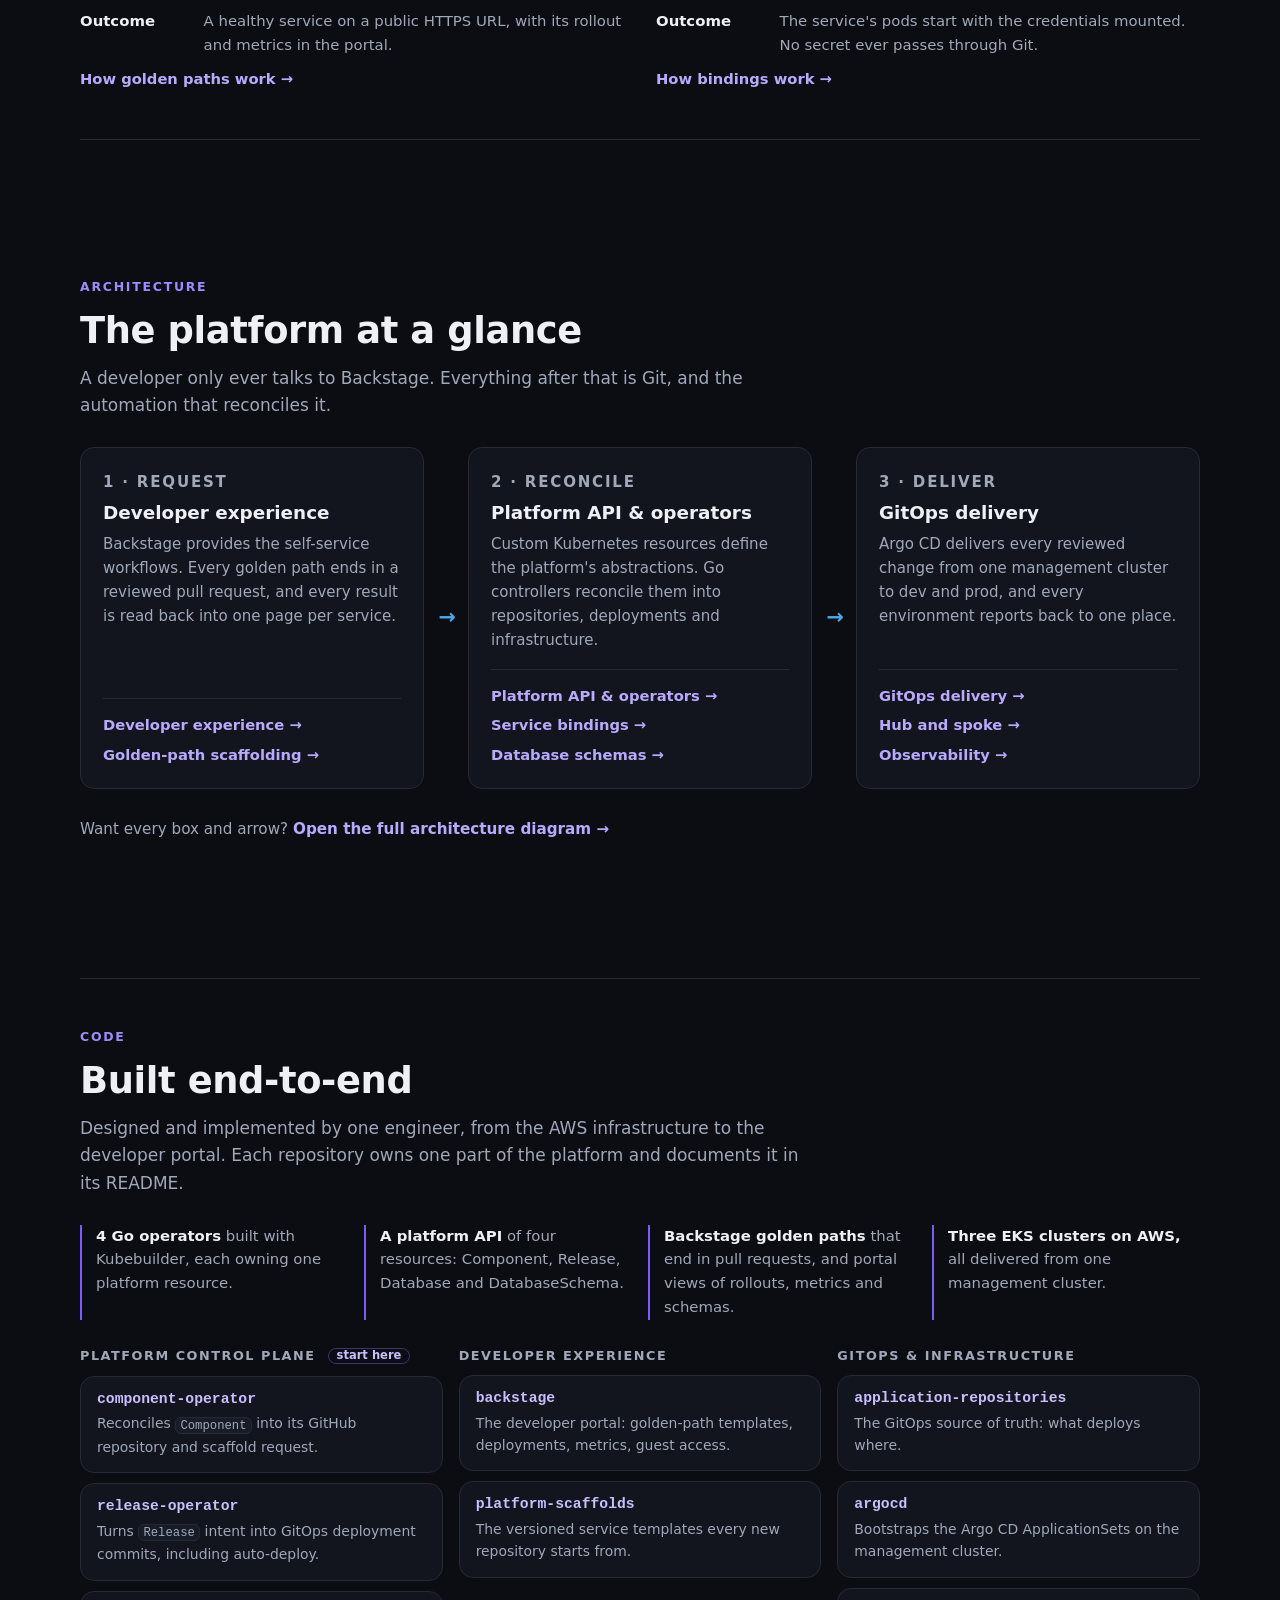
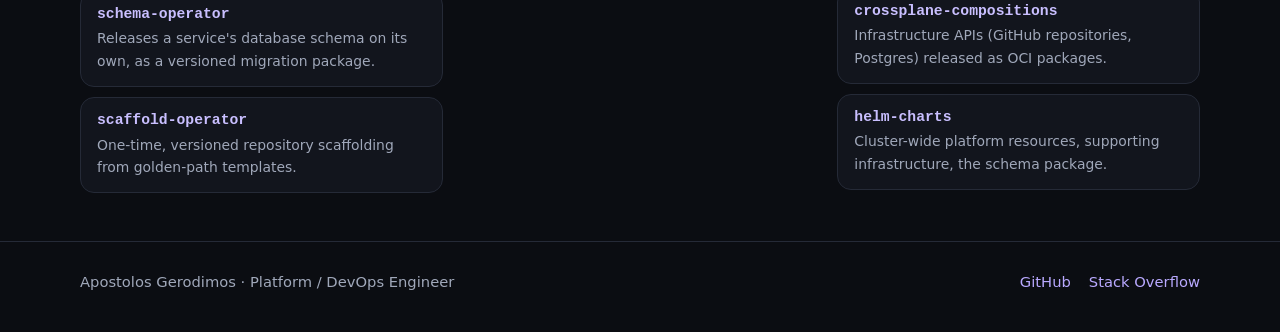
==== commit 4944c5d3: "Link Stack Overflow instead of YouTube in the footer Co-Authored-By: Claude Opus 5.5 <noreply@anthro" ====
--- a/index.html
+++ b/index.html
@@ -199,7 +199,7 @@
       <p>Apostolos Gerodimos · Platform / DevOps Engineer</p>
       <nav aria-label="Elsewhere">
         <a href="https://github.com/entr0pian">GitHub</a>
-        <a href="https://www.youtube.com/@tolisgerodimos7368">YouTube</a>
+        <a href="https://stackoverflow.com/users/10463211/tolis-gerodimos">Stack Overflow</a>
         <!-- TODO: LinkedIn, e-mail and CV links once decided -->
       </nav>
     </div>
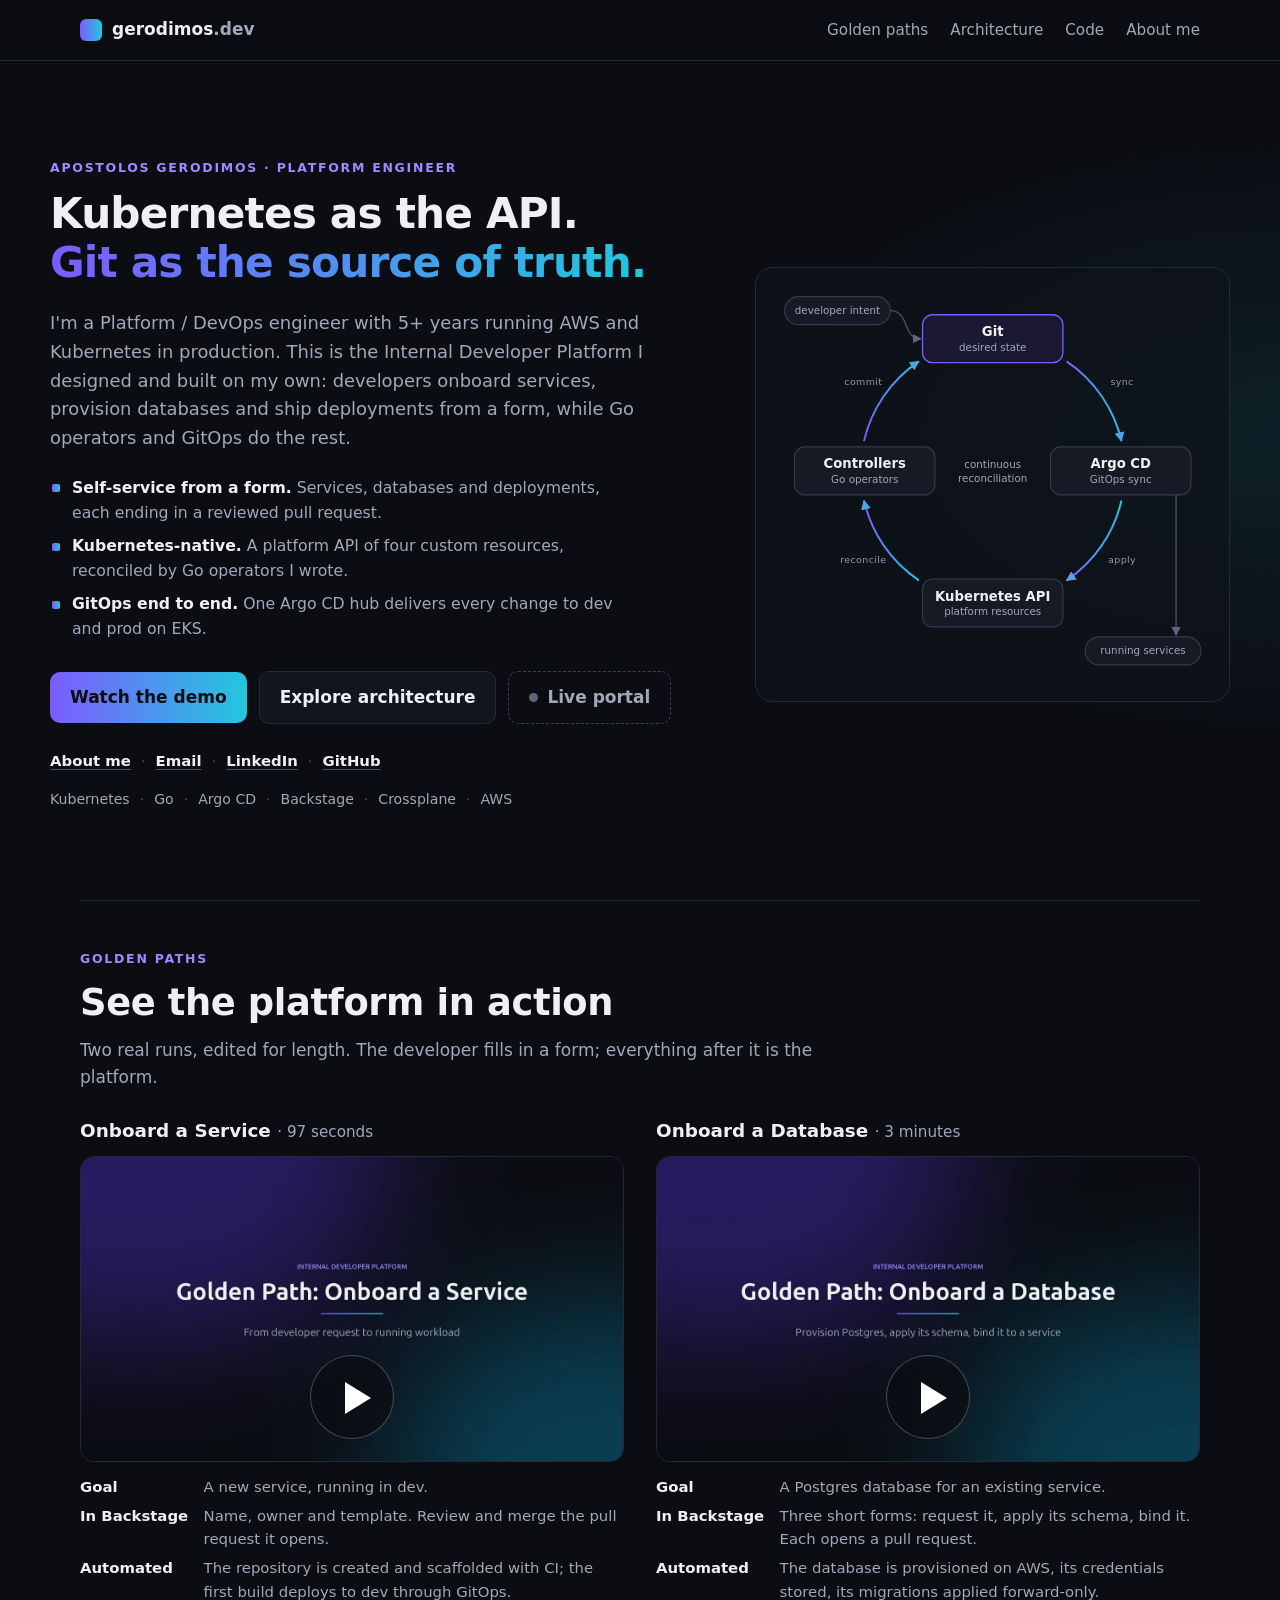
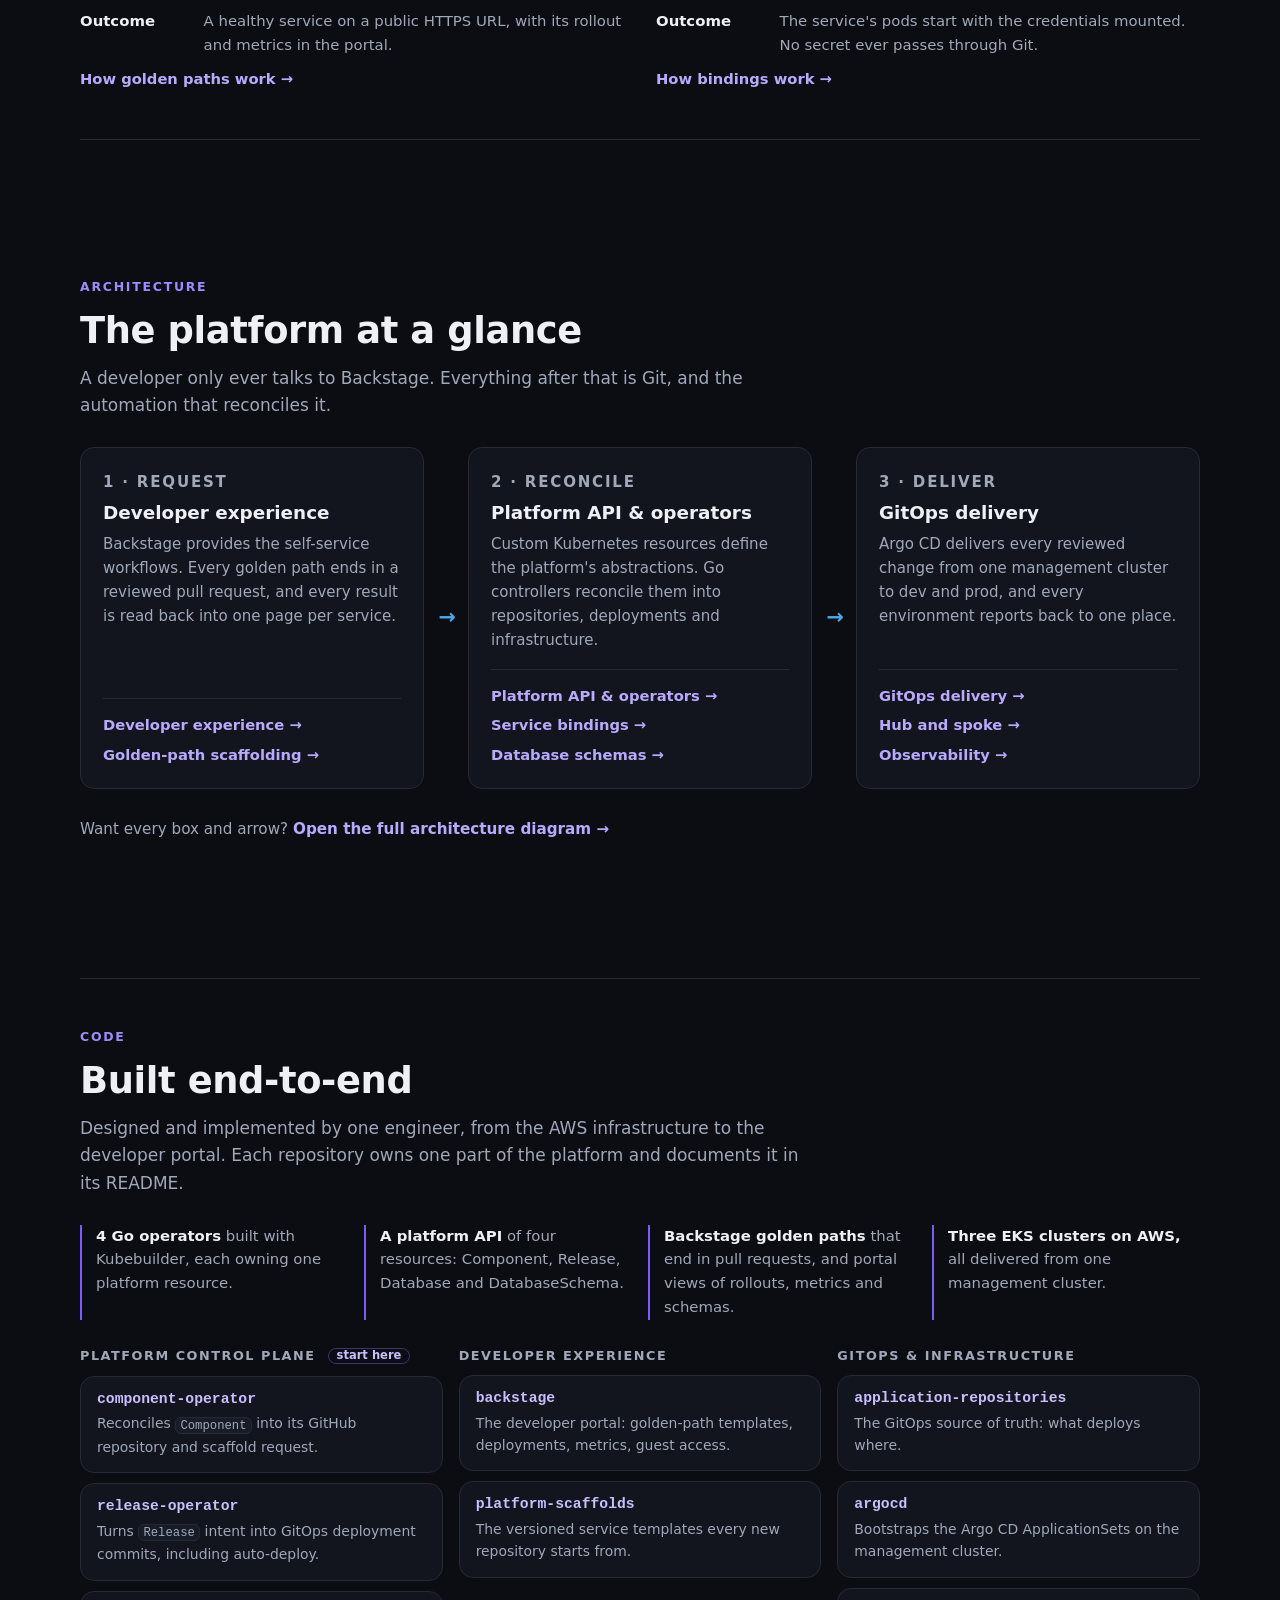
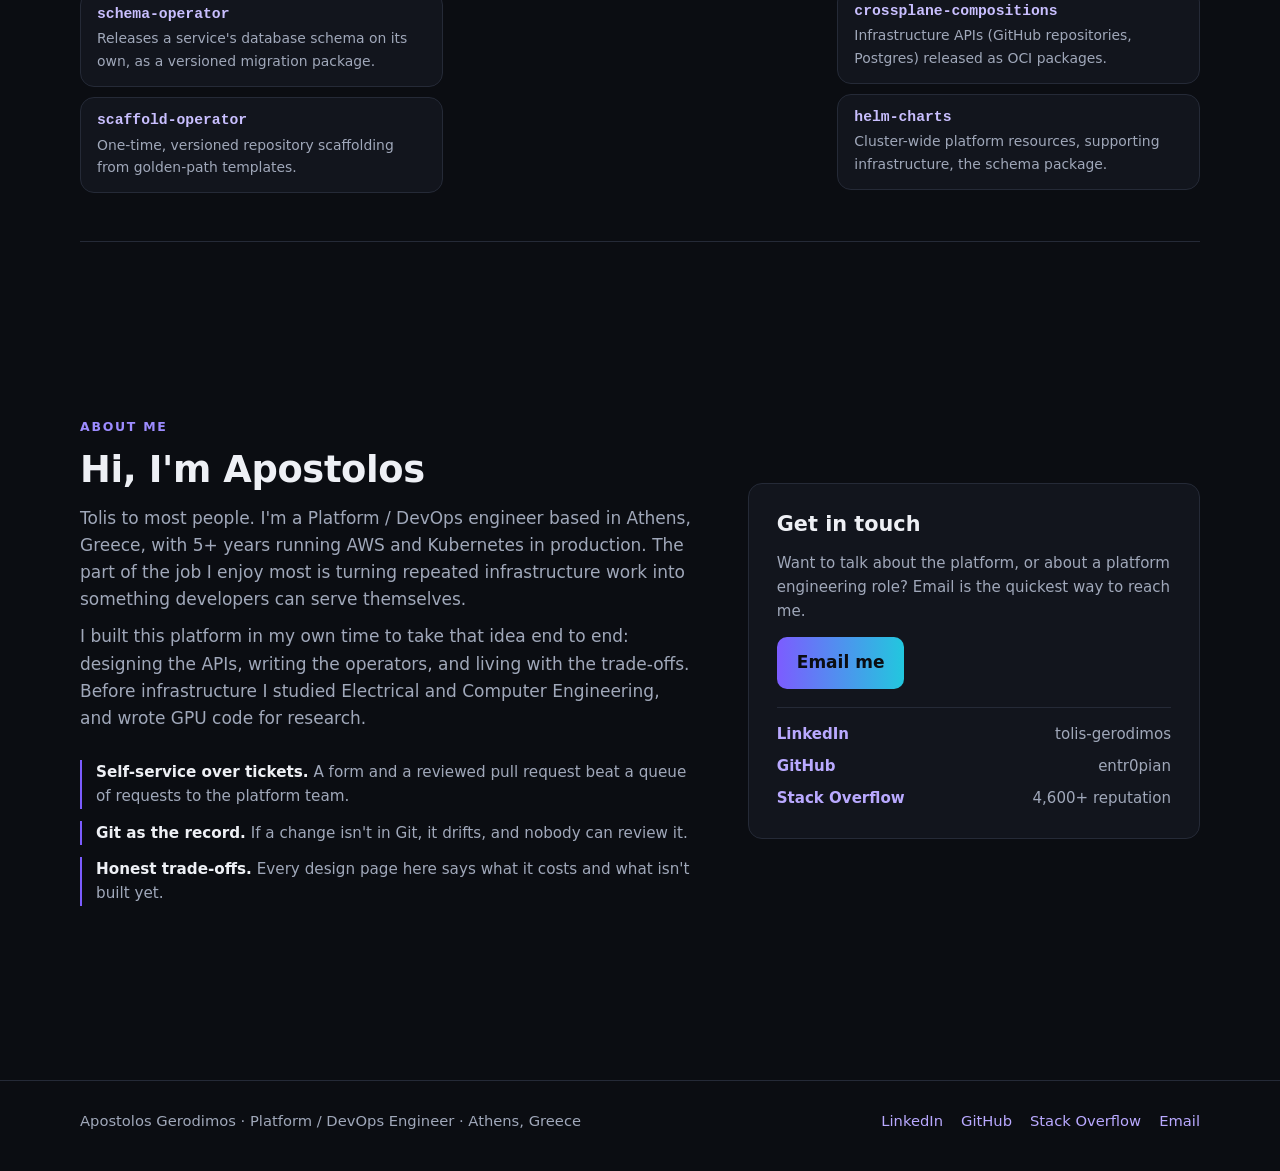
==== commit e6870464: "Add about me and contact to the front page Co-Authored-By: Claude Opus 5.5 <noreply@anthropic.com>" ====
--- a/index.html
+++ b/index.html
@@ -3,15 +3,15 @@
 <head>
   <meta charset="utf-8">
   <meta name="viewport" content="width=device-width, initial-scale=1">
-  <title>Apostolos Gerodimos · Platform Engineering</title>
-  <meta name="description" content="A self-service developer platform, designed and built end-to-end: developers onboard services, provision databases and manage deployments through standardized workflows, while Kubernetes operators and GitOps handle the automation.">
-  <meta property="og:title" content="Apostolos Gerodimos · Platform Engineering">
+  <title>Apostolos Gerodimos · Platform Engineer</title>
+  <meta name="description" content="Apostolos Gerodimos, Platform / DevOps Engineer with 5+ years on AWS and Kubernetes, and the self-service Internal Developer Platform he designed and built end-to-end.">
+  <meta property="og:title" content="Apostolos Gerodimos · Platform Engineer">
   <meta property="og:description" content="Kubernetes as the API. Git as the source of truth. A self-service developer platform where Kubernetes operators and GitOps handle the automation.">
   <meta property="og:image" content="https://gerodimos.dev/assets/onboard-a-service.jpg">
   <meta property="og:url" content="https://gerodimos.dev/">
   <meta name="twitter:card" content="summary_large_image">
   <link rel="icon" href="assets/favicon.svg" type="image/svg+xml">
-  <link rel="stylesheet" href="styles.css?v=2026-10-12">
+  <link rel="stylesheet" href="styles.css?v=2026-10-16">
 </head>
 <body>
   <header class="site-header">
@@ -24,6 +24,7 @@
         <a href="#demo">Golden paths</a>
         <a href="#architecture">Architecture</a>
         <a href="#code">Code</a>
+        <a href="#about">About me</a>
       </nav>
     </div>
   </header>
@@ -32,15 +33,15 @@
     <!-- Hero -->
     <section class="hero slide"><div class="wrap hero-grid">
   <div class="hero-copy">
-    <p class="eyebrow">Internal Developer Platform</p>
+    <p class="eyebrow">Apostolos Gerodimos · Platform Engineer</p>
     <h1>Kubernetes as the API.<br><span class="grad">Git as the source of&nbsp;truth.</span></h1>
-    <p class="lede">A self-service developer platform designed to remove infrastructure complexity from everyday
-      development. Developers onboard services, provision databases and manage deployments through standardized
-      workflows, while Kubernetes operators and GitOps handle the automation.</p>
+    <p class="lede">I'm a Platform / DevOps engineer with 5+ years running AWS and Kubernetes in production.
+      This is the Internal Developer Platform I designed and built on my own: developers onboard services, provision
+      databases and ship deployments from a form, while Go operators and GitOps do the rest.</p>
     <ul class="outcomes">
-      <li><strong>Developer self-service.</strong> Services, databases and deployments start from a form, not from infrastructure tooling.</li>
-      <li><strong>Reduced cognitive load.</strong> Complex infrastructure workflows sit behind a few simple, standard interfaces.</li>
-      <li><strong>Consistent delivery.</strong> Every change is a reviewed, auditable commit, applied the same way in every environment.</li>
+      <li><strong>Self-service from a form.</strong> Services, databases and deployments, each ending in a reviewed pull request.</li>
+      <li><strong>Kubernetes-native.</strong> A platform API of four custom resources, reconciled by Go operators I wrote.</li>
+      <li><strong>GitOps end to end.</strong> One Argo CD hub delivers every change to dev and prod on EKS.</li>
     </ul>
     <div class="cta">
       <span class="tipped tip-start">
@@ -61,7 +62,12 @@
         </span>
       </span>
     </div>
-    <p class="byline">Designed and built end-to-end by <a href="https://www.linkedin.com/in/tolis-gerodimos" rel="me">Apostolos Gerodimos</a> · Platform / DevOps Engineer</p>
+    <ul class="contact-row" aria-label="Contact">
+      <li><a href="#about">About me</a></li>
+      <li><a href="mailto:tolisgerodimos94@gmail.com">Email</a></li>
+      <li><a href="https://www.linkedin.com/in/tolis-gerodimos" rel="me">LinkedIn</a></li>
+      <li><a href="https://github.com/entr0pian" rel="me">GitHub</a></li>
+    </ul>
     <ul class="tech-row" aria-label="Built with"><li>Kubernetes</li><li>Go</li><li>Argo CD</li><li>Backstage</li><li>Crossplane</li><li>AWS</li></ul>
   </div>
   <figure class="visual hero-visual"><svg viewBox="0 0 520 470" role="img" aria-labelledby="a-t"><title id="a-t">The reconciliation loop: developer intent enters Git; Argo CD syncs it into the Kubernetes platform API; controllers reconcile it and commit desired state back to Git; Argo CD delivers the running services.</title><defs><linearGradient id="v-grad" x1="0" y1="0" x2="1" y2="0"><stop offset="0" stop-color="#7c5cff"/><stop offset="1" stop-color="#22c7de"/></linearGradient><marker id="v-arrow" viewBox="0 0 10 10" refX="9" refY="5" markerWidth="7" markerHeight="7" orient="auto-start-reverse"><path d="M0,0 L10,5 L0,10 z" fill="#5d6680"/></marker><marker id="v-arrow-hi" viewBox="0 0 10 10" refX="9" refY="5" markerWidth="5" markerHeight="5" orient="auto-start-reverse"><path d="M0,0 L10,5 L0,10 z" fill="#4fa6e6"/></marker></defs><path class="v-edge-hi" d="M349.5,86.4 A160,160 0 0 1 415.9,183.0" marker-end="url(#v-arrow-hi)"/><text class="v-label" x="416.6" y="115.4" text-anchor="middle">sync</text><path class="v-edge-hi" d="M415.9,255.0 A160,160 0 0 1 349.5,351.6" marker-end="url(#v-arrow-hi)"/><text class="v-label" x="416.6" y="330.6" text-anchor="middle">apply</text><path class="v-edge-hi" d="M170.5,351.6 A160,160 0 0 1 104.1,255.0" marker-end="url(#v-arrow-hi)"/><text class="v-label" x="103.4" y="330.6" text-anchor="middle">reconcile</text><path class="v-edge-hi" d="M104.1,183.0 A160,160 0 0 1 170.5,86.4" marker-end="url(#v-arrow-hi)"/><text class="v-label" x="103.4" y="115.4" text-anchor="middle">commit</text><circle r="5" class="v-pulse"><animateMotion dur="7s" repeatCount="indefinite" path="M260,59 A160,160 0 0 1 420,219 A160,160 0 0 1 260,379 A160,160 0 0 1 100,219 A160,160 0 0 1 260,59"/></circle><rect class="v-node-hi" x="175" y="30" width="170" height="58" rx="12"/><text class="v-t" x="260.0" y="56.0" text-anchor="middle">Git</text><text class="v-s" x="260.0" y="74.0" text-anchor="middle">desired state</text><rect class="v-node" x="330" y="190" width="170" height="58" rx="12"/><text class="v-t" x="415.0" y="216.0" text-anchor="middle">Argo CD</text><text class="v-s" x="415.0" y="234.0" text-anchor="middle">GitOps sync</text><rect class="v-node" x="175" y="350" width="170" height="58" rx="12"/><text class="v-t" x="260.0" y="376.0" text-anchor="middle">Kubernetes API</text><text class="v-s" x="260.0" y="394.0" text-anchor="middle">platform resources</text><rect class="v-node" x="20" y="190" width="170" height="58" rx="12"/><text class="v-t" x="105.0" y="216.0" text-anchor="middle">Controllers</text><text class="v-s" x="105.0" y="234.0" text-anchor="middle">Go operators</text><text class="v-s" x="260" y="215" text-anchor="middle">continuous</text><text class="v-s" x="260" y="233" text-anchor="middle">reconciliation</text><rect class="v-node" x="8" y="8" width="128" height="34" rx="17"/><text class="v-s" x="72" y="29" text-anchor="middle">developer intent</text><path class="v-edge" d="M136,25 C160,25 150,59 173,59" marker-end="url(#v-arrow)"/><path class="v-edge" d="M482,248 V418" marker-end="url(#v-arrow)"/><rect class="v-node" x="372" y="420" width="140" height="34" rx="17"/><text class="v-s" x="442" y="441" text-anchor="middle">running services</text></svg></figure>
@@ -192,19 +198,53 @@
         </div>
       </div>
     </section>
+
+    <!-- About -->
+    <section id="about" class="section slide wrap">
+      <div class="about-grid">
+        <div class="about-copy">
+          <div class="section-head">
+            <p class="eyebrow">About me</p>
+            <h2>Hi, I'm Apostolos</h2>
+            <p>Tolis to most people. I'm a Platform / DevOps engineer based in Athens, Greece, with 5+ years running
+              AWS and Kubernetes in production. The part of the job I enjoy most is turning repeated infrastructure
+              work into something developers can serve themselves.</p>
+            <p>I built this platform in my own time to take that idea end to end: designing the APIs, writing the
+              operators, and living with the trade-offs. Before infrastructure I studied Electrical and Computer
+              Engineering, and wrote GPU code for research.</p>
+          </div>
+          <ul class="values">
+            <li><strong>Self-service over tickets.</strong> A form and a reviewed pull request beat a queue of requests to the platform team.</li>
+            <li><strong>Git as the record.</strong> If a change isn't in Git, it drifts, and nobody can review it.</li>
+            <li><strong>Honest trade-offs.</strong> Every design page here says what it costs and what isn't built yet.</li>
+          </ul>
+        </div>
+        <aside class="card contact-card" aria-labelledby="contact-title">
+          <h3 id="contact-title">Get in touch</h3>
+          <p>Want to talk about the platform, or about a platform engineering role? Email is the quickest way to reach me.</p>
+          <a class="btn primary" href="mailto:tolisgerodimos94@gmail.com">Email me</a>
+          <ul class="contact-links">
+            <li><a href="https://www.linkedin.com/in/tolis-gerodimos" rel="me">LinkedIn</a><span>tolis-gerodimos</span></li>
+            <li><a href="https://github.com/entr0pian" rel="me">GitHub</a><span>entr0pian</span></li>
+            <li><a href="https://stackoverflow.com/users/10463211/tolis-gerodimos">Stack Overflow</a><span>4,600+ reputation</span></li>
+          </ul>
+        </aside>
+      </div>
+    </section>
   </main>
 
   <footer class="site-footer">
     <div class="wrap footer-inner">
-      <p>Apostolos Gerodimos · Platform / DevOps Engineer</p>
+      <p>Apostolos Gerodimos · Platform / DevOps Engineer · Athens, Greece</p>
       <nav aria-label="Elsewhere">
+        <a href="https://www.linkedin.com/in/tolis-gerodimos">LinkedIn</a>
         <a href="https://github.com/entr0pian">GitHub</a>
         <a href="https://stackoverflow.com/users/10463211/tolis-gerodimos">Stack Overflow</a>
-        <!-- TODO: LinkedIn, e-mail and CV links once decided -->
+        <a href="mailto:tolisgerodimos94@gmail.com">Email</a>
       </nav>
     </div>
   </footer>
 
-  <script src="main.js?v=2026-10-12" defer></script>
+  <script src="main.js?v=2026-10-16" defer></script>
 </body>
 </html>
--- a/styles.css
+++ b/styles.css
@@ -124,6 +124,10 @@
 .byline { margin-top: 26px; color: var(--muted); font-size: 0.93rem; }
 .byline a { color: var(--text); font-weight: 600; text-decoration: underline; text-decoration-color: #4a5168; text-underline-offset: 3px; }
 .byline a:hover { text-decoration-color: currentColor; }
+.contact-row { list-style: none; padding: 0; margin: 26px 0 0; display: flex; flex-wrap: wrap; gap: 6px 0; font-size: 0.93rem; }
+.contact-row li:not(:last-child)::after { content: "·"; margin: 0 10px; color: #4a5168; }
+.contact-row a { color: var(--text); font-weight: 600; text-decoration: underline; text-decoration-color: #4a5168; text-underline-offset: 3px; }
+.contact-row a:hover { text-decoration-color: currentColor; }
 .tech-row { list-style: none; padding: 0; margin: 14px 0 0; display: flex; flex-wrap: wrap; gap: 6px 0; color: var(--muted); font-size: 0.88rem; }
 .tech-row li { white-space: nowrap; }
 .tech-row li:not(:last-child)::after { content: "·"; margin: 0 10px; color: #4a5168; }
@@ -206,10 +210,28 @@
 .repo h4 { font-family: var(--mono); font-size: 0.92rem; margin-bottom: 4px; color: #c9bfff; }
 .repo-group .repo p { font-size: 0.87rem; }
 
+/* About */
+.about-grid { display: grid; grid-template-columns: 1.15fr 0.85fr; gap: 56px; align-items: center; }
+.about-copy .section-head p + p { margin-top: 10px; }
+.values { list-style: none; padding: 0; margin: 0; display: grid; gap: 12px; max-width: 62ch; }
+.values li { color: var(--muted); font-size: 0.95rem; padding-left: 14px; border-left: 2px solid var(--accent-a); }
+.values strong { color: var(--text); }
+.contact-card { padding: 28px; display: grid; gap: 14px; justify-items: start; }
+.contact-card h3 { font-size: 1.3rem; margin: 0; }
+.contact-links { list-style: none; padding: 14px 0 0; margin: 4px 0 0; border-top: 1px solid var(--border); display: grid; gap: 8px; width: 100%; font-size: 0.94rem; }
+.contact-links li { display: flex; justify-content: space-between; gap: 12px; flex-wrap: wrap; }
+.contact-links a { font-weight: 600; }
+.contact-links span { color: var(--muted); }
+@media (max-width: 920px) { .about-grid { grid-template-columns: minmax(0, 1fr); gap: 36px; } }
+@media (max-width: 600px) {
+  .site-header nav a[href="#about"] { display: none; }
+  .contact-card { padding: 22px; }
+}
+
 /* Footer */
 .site-footer { border-top: 1px solid var(--border); padding: 28px 0 40px; color: var(--muted); font-size: 0.92rem; }
 .footer-inner { display: flex; justify-content: space-between; gap: 16px; flex-wrap: wrap; }
-.site-footer nav { display: flex; gap: 18px; }
+.site-footer nav { display: flex; flex-wrap: wrap; gap: 8px 18px; }
 
 /* Responsive */
 @media (max-width: 920px) {
